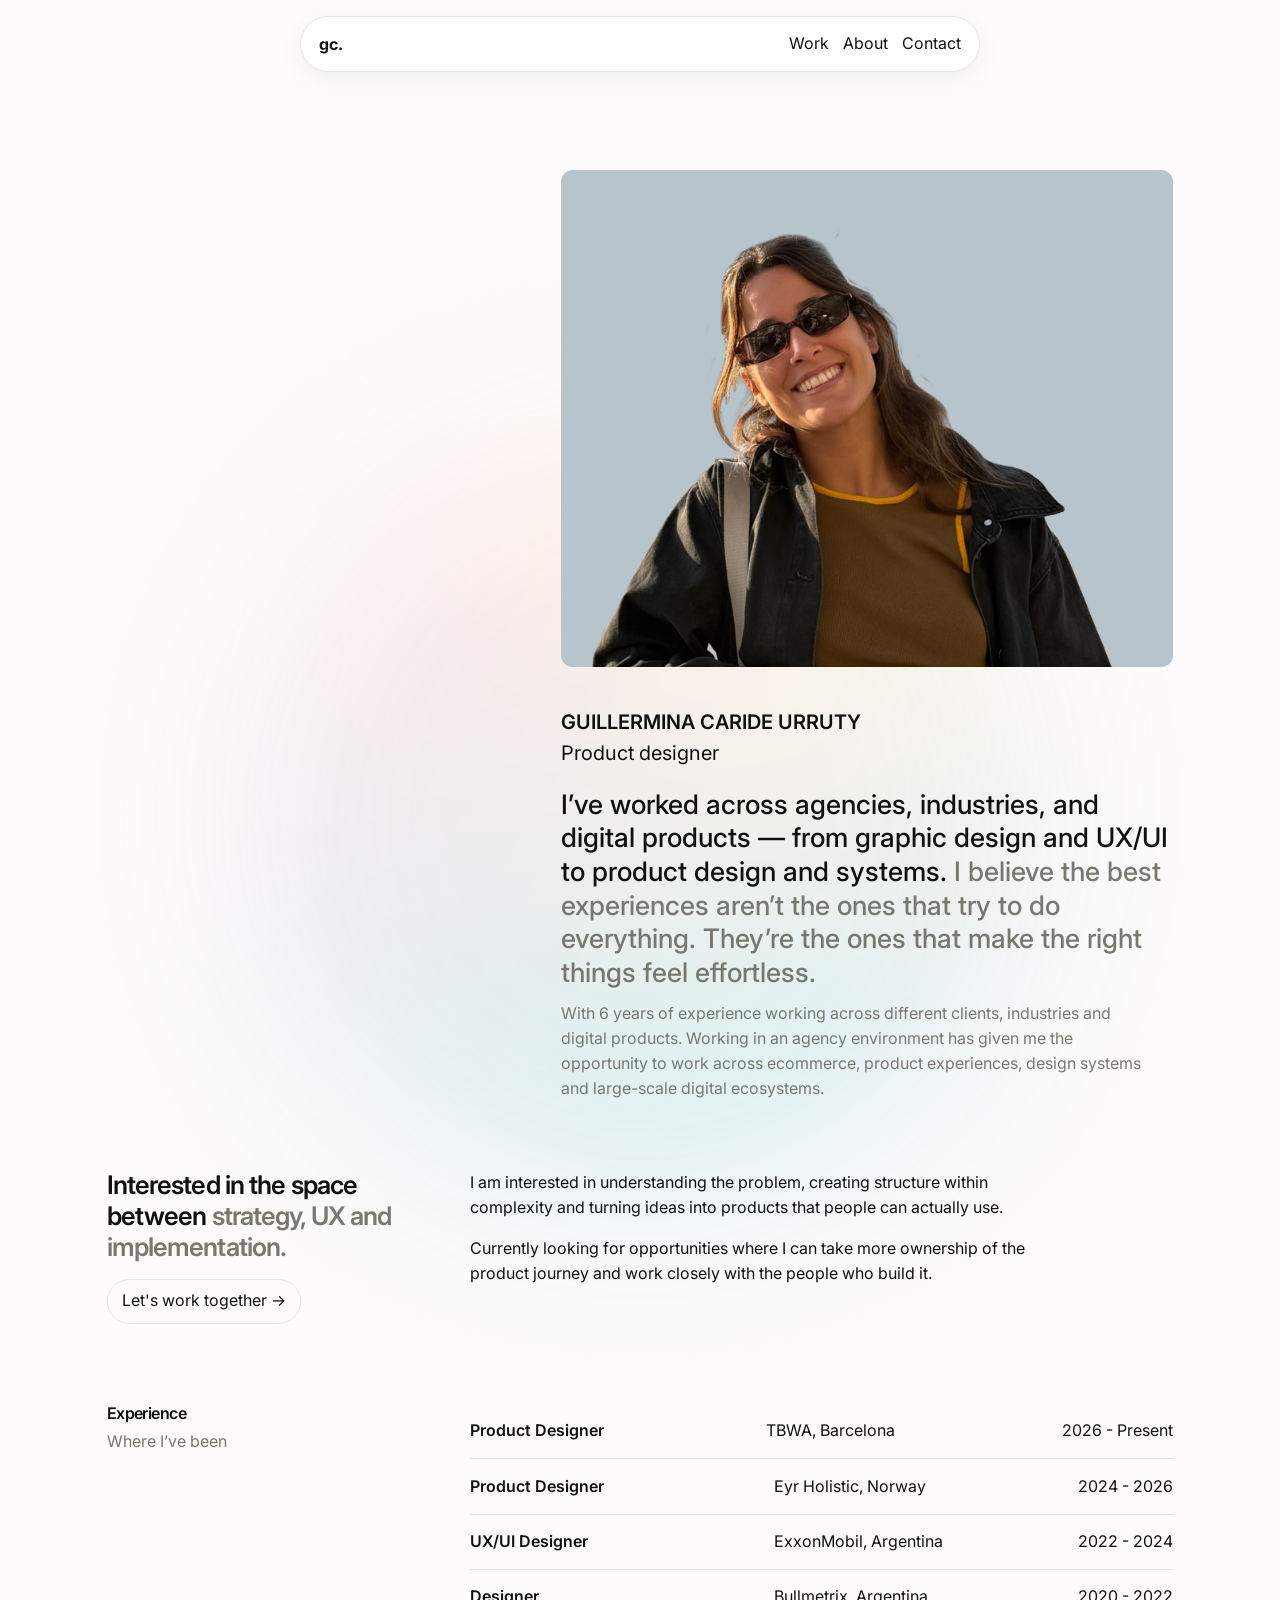
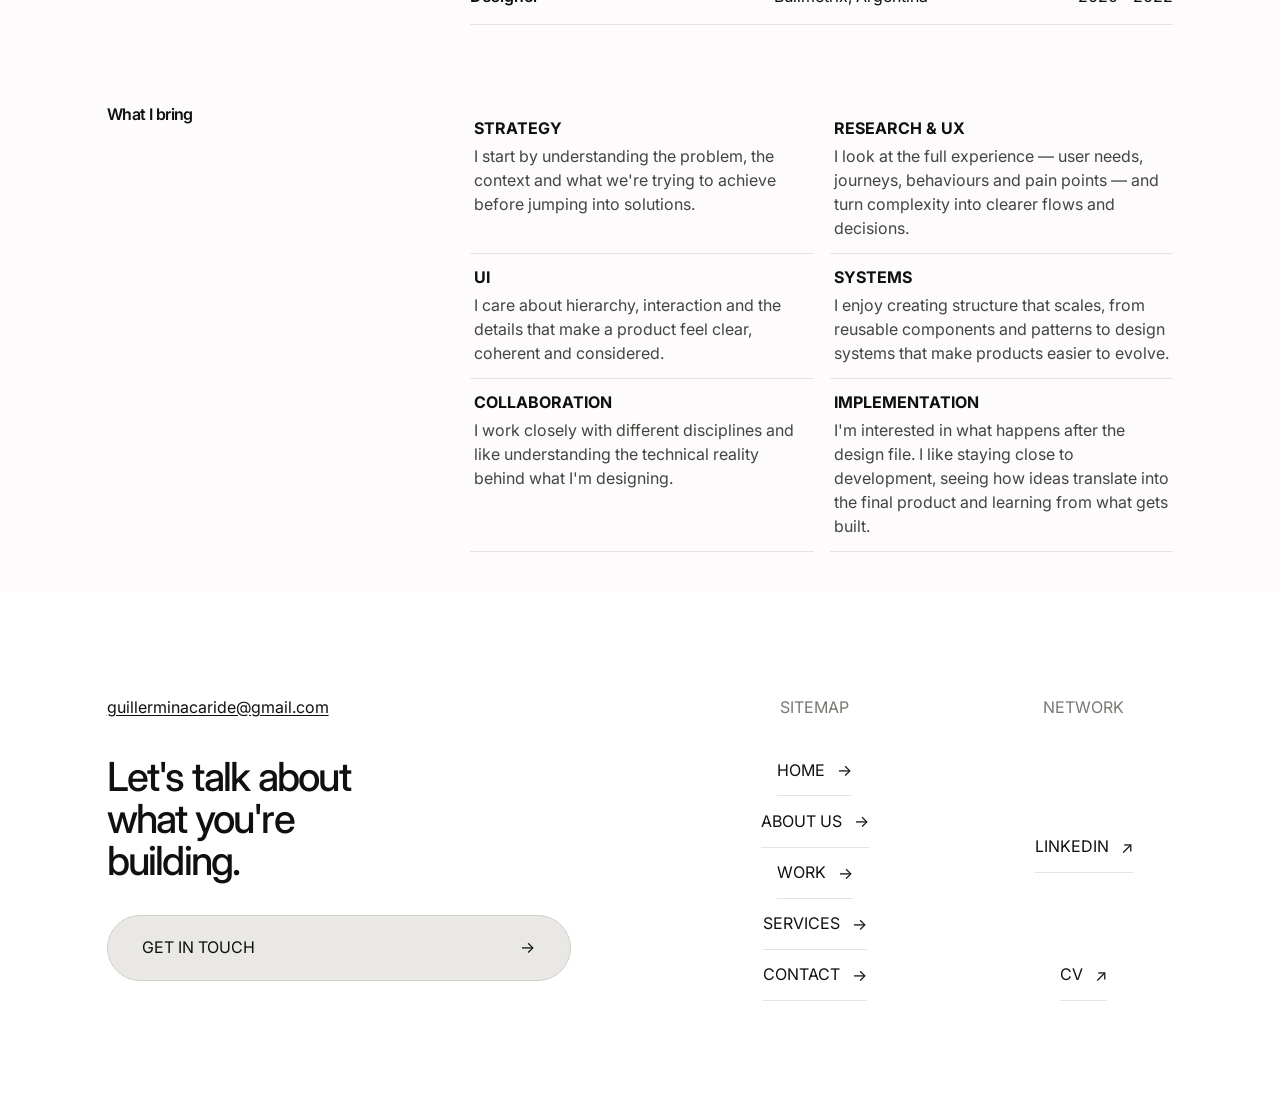
==== about.html @ 4e0a199b "Update shared portfolio footers" ====
<!DOCTYPE html>
<html lang="en">
<head>
<meta charset="UTF-8">
<meta name="viewport" content="width=device-width, initial-scale=1.0">
<title>About — Guille</title>
<link rel="preconnect" href="https://fonts.googleapis.com">
<link rel="preconnect" href="https://fonts.gstatic.com" crossorigin>
<link href="https://fonts.googleapis.com/css2?family=Inter:wght@300;400;500;600;700&family=Rethink+Sans:wght@400;500;600;700;800&display=swap" rel="stylesheet">
<style>
  :root{--bg:#0c0d0a;--bg-raised:#121309;--ink:#f2f1ea;--muted:#9a9a8e;--line:#232419;--accent:#c6ff4d;--display:'Rethink Sans',sans-serif;--sans:'Inter',sans-serif;--max:1180px;--article:780px;--gap:clamp(1.25rem,3vw,2.5rem)}
  *{box-sizing:border-box}html{scroll-behavior:smooth}body{margin:0;background:var(--bg);color:var(--ink);font:16px/1.6 var(--sans);-webkit-font-smoothing:antialiased}a{color:inherit;text-decoration:none}.wrap{max-width:var(--max);margin:0 auto;padding:0 var(--gap)}.article{max-width:var(--article);margin:0 auto;padding:0 var(--gap)}
  header{position:sticky;top:0;z-index:5;padding:1rem 0;background:rgba(12,13,10,.9);backdrop-filter:blur(10px);border-bottom:1px solid var(--line)}nav{display:flex;align-items:center;justify-content:space-between}.wordmark{font:700 1.15rem var(--display)}.navlinks{display:flex;gap:1.5rem;color:var(--muted);font-size:.88rem}.navlinks a:hover{color:var(--accent)}
  .hero{padding:clamp(4rem,9vw,8rem) 0 4rem;border-bottom:1px solid var(--line)}.eyebrow{margin:0 0 1rem;color:var(--accent);font-size:.92rem}.hero h1{max-width:12ch;margin:0 0 1.5rem;font:800 clamp(3rem,8vw,6rem)/.98 var(--display);letter-spacing:-.02em}.hero-intro{max-width:54ch;color:var(--muted);font-size:1.2rem}.hero-intro strong{color:var(--ink);font-weight:600}
  section{padding:4rem 0;border-bottom:1px solid var(--line)}section:last-of-type{border-bottom:0}.label{margin:0 0 1.5rem;font:700 clamp(1.5rem,3vw,2rem) var(--display)}.article p{margin:0 0 1.2rem;color:var(--muted);font-size:1.05rem}.article p strong{color:var(--ink)}
  .principle{margin:2rem 0 0;padding:1.5rem 0;border-top:1px solid var(--line);border-bottom:1px solid var(--line);font:800 clamp(1.5rem,4vw,2.6rem)/1.1 var(--display);color:var(--accent)}
  .trait-grid,.bring-grid{display:grid;grid-template-columns:repeat(2,1fr);gap:1rem}.trait,.bring-card{padding:1.3rem;border:1px solid var(--line);background:var(--bg-raised)}.trait strong,.bring-card strong{display:block;margin-bottom:.45rem;color:var(--ink);font:700 1rem var(--display)}.trait span,.bring-card p{color:var(--muted);font-size:.92rem}
  .recommendation{position:relative;margin-bottom:2rem;padding:2rem;border:1px solid var(--line);background:var(--bg-raised)}.recommendation:last-child{margin-bottom:0}.quote-mark{position:absolute;top:.5rem;right:1.3rem;color:var(--accent);font:800 4rem/.8 Georgia,serif}.recommendation blockquote{margin:0 0 1.5rem;padding:0 1.5rem 0 0;color:var(--muted);font-size:1rem;white-space:pre-line}.person{border-top:1px solid var(--line);padding-top:1rem}.person strong{display:block;font:700 1rem var(--display)}.person span{display:block;color:var(--muted);font-size:.88rem}.person a{display:inline-block;margin-top:.4rem;color:var(--accent);font-size:.85rem}.draft-note{margin:0 0 1rem;color:var(--accent);font-size:.8rem;letter-spacing:.04em;text-transform:uppercase}
  .closing{padding-bottom:1rem}.closing h2{max-width:18ch;margin:0 0 1.5rem;font:800 clamp(1.8rem,4vw,3rem)/1.05 var(--display)}.cta{display:inline-block;margin-top:1rem;border-bottom:1px solid var(--accent);padding-bottom:3px;color:var(--ink)}
  footer{margin-top:3rem;padding:3rem 0 2.4rem;border-top:1px solid var(--line)}.footer-row{display:flex;justify-content:space-between;flex-wrap:wrap;gap:1rem;color:var(--muted);font-size:.85rem}.footer-row a:hover{color:var(--ink)}
  @media(max-width:700px){.navlinks{gap:.8rem}.trait-grid,.bring-grid{grid-template-columns:1fr}.recommendation{padding:1.4rem}.recommendation blockquote{padding-right:0}}
  .about-hero{
    display:grid;
    grid-template-columns:minmax(0,1fr) minmax(20rem,.9fr);
    align-items:center;
    column-gap:clamp(2rem,6vw,6rem);
    row-gap:1.5rem;
    padding-top:clamp(5rem,10vw,8rem);
    padding-bottom:3rem;
    border-bottom:0;
  }
  .about-hero-copy{position:relative;z-index:2}
  .about-mark{display:block;width:3.4rem;height:3.4rem;margin:0 0 .5rem}
  .about-mark path{fill:url(#about-mark-gradient)}
  .about-hero h1{
    max-width:none;
    margin:0 0 1.5rem;
    color:#0f1110;
    font-size:clamp(3.5rem,6vw,5.7rem);
    letter-spacing:-.045em;
  }
  .about-hero .hero-intro{
    max-width:49ch;
    margin:0 0 1rem;
    color:#0f1110;
    font-size:clamp(.95rem,1.05vw,1.05rem);
    line-height:1.52;
  }
  .about-hero-visual{
    position:relative;
    min-height:clamp(29rem,43vw,39rem);
    overflow:hidden;
    isolation:isolate;
  }
  .about-visual-orbit{
    position:absolute;
    top:-13%;
    right:-36%;
    width:130%;
    height:114%;
    border:1px dashed rgb(15 17 16 / 38%);
    border-radius:50%;
    transform:rotate(-19deg);
  }
  .about-visual-orbit::after{
    position:absolute;
    inset:1rem;
    border:1px dashed rgb(15 17 16 / 30%);
    border-radius:50%;
    content:"";
  }
  .about-visual-ring{
    position:absolute;
    z-index:-1;
    right:-8%;
    bottom:1%;
    width:min(87%,31rem);
    aspect-ratio:1;
    border-radius:50%;
    background:conic-gradient(from 30deg,#48c6ef,#c887e7,#ed9bd4,#65c5ef,#48c6ef);
  }
  .about-visual-ring::after{
    position:absolute;
    inset:29%;
    border-radius:50%;
    background:#fdfbfb;
    content:"";
  }
  .about-portrait{
    position:absolute;
    z-index:1;
    right:2%;
    bottom:0;
    width:94%;
    height:96%;
    object-fit:contain;
    object-position:bottom center;
    border-radius:0;
  }
  .about-visual-bar{
    position:absolute;
    z-index:2;
    top:61%;
    left:0;
    width:112%;
    height:1.5rem;
    background:linear-gradient(90deg,#eca8df,#f28c61);
    animation:about-bar-float 9s ease-in-out infinite alternate;
  }
  .about-principle{
    grid-column:1/-1;
    margin:0;
    padding:1.2rem 0;
    border:0;
    color:transparent;
    background:linear-gradient(90deg,#eca8df,#f28c61);
    background-clip:text;
    -webkit-background-clip:text;
    text-align:center;
    font-size:clamp(1.35rem,3vw,2.4rem);
  }
  @keyframes about-bar-float{
    from{translate:-1% 0}
    to{translate:1% 0}
  }
  @media(max-width:700px){
    .about-hero{grid-template-columns:1fr;padding-top:5rem;row-gap:1rem}
    .about-hero h1{font-size:clamp(3.25rem,14vw,5rem)}
    .about-hero-visual{min-height:24rem;margin-top:.5rem}
    .about-visual-ring{right:0;width:min(82%,22rem)}
    .about-visual-bar{top:64%;height:1.1rem}
    .about-principle{padding:1rem 0;text-align:left}
  }
  .page-about main{padding-top:0}
  .about-hero.wrap{
    grid-template-columns:repeat(12,minmax(0,1fr));
    align-items:start;
    column-gap:var(--space-6);
    max-width:none;
    padding:clamp(8rem,12vw,11rem) var(--content-gutter) clamp(4rem,8vw,7rem);
  }
  .about-hero-copy{grid-column:1 / span 6}
  .about-mark,.about-visual-orbit,.about-visual-ring,.about-visual-bar,.about-principle{display:none}
  .about-hero h1{
    display:grid;
    max-width:none;
    margin:0 0 clamp(2.5rem,6vw,5rem);
    font-family:var(--font-body);
    font-size:clamp(3.5rem,6.5vw,6rem);
    font-weight:300;
    line-height:.95;
    letter-spacing:-.055em;
  }
  .about-hero h1 span:last-child{margin-left:1.15em}
  .about-hero .hero-intro{
    max-width:48ch;
    margin:0 0 1.3rem;
    font-size:clamp(.88rem,1vw,1rem);
    line-height:1.55;
  }
  .about-hero-visual{
    grid-column:9 / span 3;
    grid-row:1;
    min-height:0;
    margin-top:.5rem;
    aspect-ratio:1.05;
    border-radius:var(--radius-image);
    background:#b7c4cc;
  }
  .about-portrait{
    position:absolute;
    inset:0;
    width:100%;
    height:100%;
    object-fit:cover;
    object-position:center 20%;
    border-radius:inherit;
  }
  .about-sections{display:grid;grid-template-columns:repeat(12,minmax(0,1fr));column-gap:var(--space-6)}
  .about-sections>section{grid-column:1/-1;border-radius:0}
  .about-sections .about-bring-section{display:grid;grid-template-columns:repeat(12,minmax(0,1fr));column-gap:var(--space-6)}
  .about-bring-section>.label{grid-column:1 / span 3;align-self:start}
  .about-bring-section .bring-grid{grid-column:4 / -1;grid-template-columns:repeat(3,minmax(0,1fr));gap:.75rem}
  .bring-card{
    min-height:7.5rem;
    padding:1.1rem;
    border:0;
    border-radius:var(--radius-card);
    background:#e5e4e0;
  }
  .bring-card strong{font-family:var(--font-body);font-size:.78rem;font-weight:700}
  .bring-card p{margin:0;color:#444541;font-size:.78rem;line-height:1.5}
  .about-testimonials>.label{grid-column:1/-1}
  .about-testimonials .recommendation{
    display:grid;
    grid-template-columns:repeat(12,minmax(0,1fr));
    gap:var(--space-6);
    margin-bottom:.75rem;
    padding:1.25rem 0;
    border:1px solid var(--color-border);
    border-radius:var(--radius-image);
    background:transparent;
  }
  .about-testimonials .quote-mark{display:none}
  .about-testimonials .recommendation blockquote{grid-column:6/-1;grid-row:1;margin:0;padding:0;color:var(--color-text-primary);font-size:.88rem;line-height:1.55}
  .about-testimonials .person{grid-column:3 / span 3;grid-row:1;align-self:start;border:0;padding:0}
  .about-testimonials .person strong{font-family:var(--font-body);font-size:.8rem}
  .about-testimonials .person span,.about-testimonials .person a{font-size:.68rem}
  .about-testimonials .person a{color:var(--color-accent)}
  .about-sections .closing{display:block;padding-bottom:2rem}
  .closing h2{max-width:16ch;font-family:var(--font-body);font-weight:700;letter-spacing:-.04em}
  .closing p{max-width:58ch;color:var(--color-text-primary);font-size:.9rem;line-height:1.55}
  .closing .cta{border:1px solid currentColor;border-radius:var(--radius-pill);padding:.55rem .9rem;font-size:.75rem}
  .about-experience{display:grid;grid-template-columns:repeat(12,minmax(0,1fr));column-gap:var(--space-6)}
  .about-experience>.label{grid-column:1 / span 5;align-self:start}
  .experience-list{grid-column:6 / -1;margin:0}
  .experience-row{display:grid;grid-template-columns:minmax(0,1fr) minmax(0,1fr) auto;align-items:baseline;gap:.5rem 1rem;padding:.9rem 0;border-bottom:1px solid var(--color-border);font-size:.82rem}
  .experience-row dt{font-weight:600}
  .experience-row dd{margin:0;color:var(--color-text-secondary)}
  .experience-row .experience-date{white-space:nowrap;font-size:.74rem}
  @media(max-width:800px){
    .about-hero.wrap{grid-template-columns:repeat(6,minmax(0,1fr));padding-top:7rem}
    .about-hero-copy{grid-column:1/-1}
    .about-hero-visual{grid-column:2 / span 4;grid-row:auto;width:100%;max-width:24rem;margin:1rem auto 0}
    .about-experience>.label,.experience-list{grid-column:1 / -1}
    .about-bring-section>.label{grid-column:1/-1}
    .about-bring-section .bring-grid{grid-column:1/-1;grid-template-columns:repeat(3,minmax(0,1fr))}
    .about-testimonials .recommendation{grid-template-columns:repeat(6,minmax(0,1fr))}
    .about-testimonials .person{grid-column:1/-1;grid-row:1}
    .about-testimonials .recommendation blockquote{grid-column:1/-1;grid-row:2}
  }
  @media(max-width:560px){
    .about-hero h1{font-size:clamp(3.2rem,15vw,4.7rem)}
    .about-sections,.about-sections .about-bring-section{grid-template-columns:1fr}
    .about-experience{grid-template-columns:1fr}
    .about-bring-section .bring-grid{grid-template-columns:1fr}
    .about-sections>section,.about-bring-section>.label,.about-bring-section .bring-grid{grid-column:1}
    .about-testimonials .recommendation{grid-template-columns:1fr;padding:1rem}
    .about-testimonials .person,.about-testimonials .recommendation blockquote{grid-column:1}
  }
</style>
<link rel="stylesheet" href="styles/design-system.css">
</head>
<body>
<header class="site-header"><div class="wrap"><nav><a href="index.html#top" class="wordmark">gc.</a><div class="navlinks"><a href="work.html">Work</a><a href="about.html#about">About</a><a href="index.html#contact">Contact</a></div></nav></div></header>
<main>
  <section class="about-hero wrap" id="about">
    <div class="about-hero-visual">
      <img class="about-portrait" src="img/guille-about.png" alt="Guille smiling in sunglasses">
    </div>
    <div class="about-hero-copy">
      <p class="about-name">GUILLERMINA CARIDE URRUTY</p>
      <p class="about-role">Product designer</p>
      <p class="about-hero-lead"><span>I’ve worked across agencies, industries, and digital products — from graphic design and UX/UI to product design and systems.</span> <span>I believe the best experiences aren’t the ones that try to do everything. They’re the ones that make the right things feel effortless.</span></p>
      <p class="hero-intro">With 6 years of experience working across different clients, industries and digital products. Working in an agency environment has given me the opportunity to work across ecommerce, product experiences, design systems and large-scale digital ecosystems.</p>
    </div>
  </section>
  <div class="article about-sections">
    <section class="closing">
      <div class="closing-heading"><h2><span>Interested in the space between </span><span>strategy, UX and implementation.</span></h2><a href="mailto:guillerminacaride@gmail.com" class="cta">Let's work together →</a></div>
      <div class="closing-copy"><p>I am interested in understanding the problem, creating structure within complexity and turning ideas into products that people can actually use.</p><p>Currently looking for opportunities where I can take more ownership of the product journey and work closely with the people who build it.</p></div>
    </section>
      <section class="about-experience"><div class="experience-label"><h2 class="label">Experience</h2><p>Where I’ve been</p></div><dl class="experience-list"><div class="experience-row"><dt>Product Designer</dt><dd class="experience-company">TBWA, Barcelona</dd><dd class="experience-date">2026 - Present</dd></div><div class="experience-row"><dt>Product Designer</dt><dd class="experience-company">Eyr Holistic, Norway</dd><dd class="experience-date">2024 - 2026</dd></div><div class="experience-row"><dt>UX/UI Designer</dt><dd class="experience-company">ExxonMobil, Argentina</dd><dd class="experience-date">2022 - 2024</dd></div><div class="experience-row"><dt>Designer</dt><dd class="experience-company">Bullmetrix, Argentina</dd><dd class="experience-date">2020 - 2022</dd></div></dl></section>
    <section class="about-bring-section" id="what-i-bring"><h2 class="label">What I bring</h2><div class="bring-grid"><div class="bring-card"><strong>STRATEGY</strong><p>I start by understanding the problem, the context and what we're trying to achieve before jumping into solutions.</p></div><div class="bring-card"><strong>RESEARCH &amp; UX</strong><p>I look at the full experience — user needs, journeys, behaviours and pain points — and turn complexity into clearer flows and decisions.</p></div><div class="bring-card"><strong>UI</strong><p>I care about hierarchy, interaction and the details that make a product feel clear, coherent and considered.</p></div><div class="bring-card"><strong>SYSTEMS</strong><p>I enjoy creating structure that scales, from reusable components and patterns to design systems that make products easier to evolve.</p></div><div class="bring-card"><strong>COLLABORATION</strong><p>I work closely with different disciplines and like understanding the technical reality behind what I'm designing.</p></div><div class="bring-card"><strong>IMPLEMENTATION</strong><p>I'm interested in what happens after the design file. I like staying close to development, seeing how ideas translate into the final product and learning from what gets built.</p></div></div></section>
  </div>
</main>
<footer id="contact" class="site-footer reference-footer">
  <div class="wrap footer-layout">
    <div class="footer-contact">
      <a class="footer-email" href="mailto:guillerminacaride@gmail.com">guillerminacaride@gmail.com</a>
      <h2>Let's talk about<br>what you're<br>building.</h2>
      <a href="mailto:guillerminacaride@gmail.com" class="contact-cta footer-cta">Get in touch <span aria-hidden="true">→</span></a>
    </div>
    <div class="footer-link-columns">
      <nav class="footer-link-group" aria-label="Sitemap">
        <h3>Sitemap</h3>
        <a href="index.html#top">Home <span aria-hidden="true">→</span></a>
        <a href="about.html#about">About us <span aria-hidden="true">→</span></a>
        <a href="work.html">Work <span aria-hidden="true">→</span></a>
        <a href="index.html#services">Services <span aria-hidden="true">→</span></a>
        <a href="index.html#contact">Contact <span aria-hidden="true">→</span></a>
      </nav>
      <nav class="footer-link-group" aria-label="Network">
        <h3>Network</h3>
        <a href="https://linkedin.com/in/guillermina-caride-urruty">LinkedIn <span aria-hidden="true">↗</span></a>
        <a href="mailto:guillerminacaride@gmail.com?subject=CV%20request">CV <span aria-hidden="true">↗</span></a>
      </nav>
    </div>
  </div>
</footer>
<script src="site-chrome.js" defer></script>
</body>
</html>
---- styles/design-system.css ----
/*
 * Portfolio design system
 * Experimental palette supplied for the portfolio color exploration.
 */
:root {
  --color-background: #fdfbfb;
  --color-surface: #fdfbfb;
  --color-text-primary: #0f1110;
  --color-text-secondary: #0f1110;
  --color-border: #e5e4e0;
  --color-accent: #087f7b;
  --color-accent-muted: #237f83;
  --color-orange: #36a99b;
  --color-focus: #0f1110;
  --color-blue-tint: #0f1110;
  --color-baby-blue: #c6ebf7;
  --color-sky-blue: #deeeFE;
  --color-off-blue: #e8ebef;
  --color-dark-grey: #a3a3a3;
  --color-grey: #e5e4e0;

  --gradient-warm: linear-gradient(120deg, #5e9db2 0%, #36b3a2 52%, #168b85 100%);
  --gradient-sunset: linear-gradient(145deg, #6b9bb4 0%, #2ba99e 54%, #087f7b 100%);
  --gradient-accent: linear-gradient(120deg, #4a8eb0 0%, #28b0a2 55%, #087f7b 100%);
  --gradient-sky: radial-gradient(ellipse at 50% 15%, #c6ebf7 0%, #8db9d2 52%, #1e3d59 100%);
  --gradient-page: var(--color-background);
  --color-card-background: rgb(253 251 251 / 50%);

  --font-display: 'Inter', sans-serif;
  --font-body: 'Inter', sans-serif;

  --space-1: 0.25rem;
  --space-2: 0.5rem;
  --space-3: 0.75rem;
  --space-4: 1rem;
  --space-6: 1.5rem;
  --space-8: 2rem;
  --space-12: 3rem;
  --space-16: 4rem;
  --space-24: 6rem;

  --radius-card: 1rem;
  --radius-image: 0.75rem;
  --radius-pill: 999px;
  --border-default: 1px solid var(--color-border);
  --content-max: 1180px;
  --article-max: 780px;
  --content-gutter: clamp(1.5rem, 8.333vw, 7.5rem);
  --motion-standard: 250ms ease;

  /* Backwards-compatible aliases used by the existing pages. */
  --bg: var(--color-background);
  --bg-raised: var(--color-surface);
  --ink: var(--color-text-primary);
  --ink-muted: var(--color-text-secondary);
  --muted: var(--color-text-secondary);
  --line: var(--color-border);
  --accent: var(--color-accent);
  --accent-dim: var(--color-accent-muted);
  --serif-display: var(--font-display);
  --display: var(--font-display);
  --sans: var(--font-body);
  --max: var(--content-max);
  --max-article: var(--article-max);
  --article: var(--article-max);
  --gap: var(--content-gutter);
}

html {
  scroll-behavior: smooth;
}

body {
  background: var(--gradient-page);
  background-attachment: scroll;
  color: var(--color-text-primary);
  font-family: var(--font-body);
}

body[class*="page-"] main :is(p, blockquote, li):not(.eyebrow) {
  font-family: var(--font-body);
  font-size: 0.9rem;
  line-height: 1.55;
}

body[class*="page-"] main :is(p, blockquote, li):not(.eyebrow) strong {
  color: var(--color-text-primary);
  font-weight: 700;
}

body[class*="page-"] main h1:not(.home-hero-title) {
  font-family: var(--font-display);
  font-size: clamp(2.5rem, 5vw, 4.5rem);
  font-weight: 400;
  line-height: 1.02;
  letter-spacing: -0.05em;
}

body[class*="page-"] main h2 {
  font-family: var(--font-display);
  font-size: clamp(1.35rem, 2vw, 1.75rem);
  font-weight: 600;
  line-height: 1.15;
  letter-spacing: -0.035em;
}

body[class*="page-"] main h3 {
  font-family: var(--font-display);
  font-size: 1rem;
  font-weight: 600;
  line-height: 1.25;
  letter-spacing: -0.02em;
}

body[class*="page-"] main section:not(.home-hero):not(.about-hero):not(.work-intro),
body.page-work main > #lib-root > .category-block {
  padding-block: 30px;
  border-bottom: 1px solid var(--color-border);
  border-radius: 0;
}

body.page-about main > section.about-hero {
  padding-block: clamp(8rem, 12vw, 11rem) 30px;
  border-bottom: 0;
}

body.page-work main > section.work-intro {
  padding-block: clamp(3rem, 7vw, 6rem) 30px;
  border-bottom: 0;
}

body.page-index main > section.home-statement {
  border-block: 1px solid var(--color-border);
}

header {
  background-color: rgb(255 255 255 / 88%);
  border-bottom-color: var(--color-border);
}

a {
  color: inherit;
  text-decoration: none;
  transition: color var(--motion-standard);
}

img {
  max-width: 100%;
  display: block;
  border-radius: var(--radius-image);
}

::selection {
  background: var(--color-accent);
  color: #ffffff;
}

:focus-visible {
  outline: 2px solid var(--color-focus);
  outline-offset: 3px;
}

.wrap {
  max-width: none;
  margin-inline: auto;
  padding-inline: var(--content-gutter);
}

body > .site-header {
  position: fixed !important;
  inset: 0 0 auto;
  z-index: 100;
  padding: 0.9rem 0;
  background: transparent !important;
  border: 0 !important;
  backdrop-filter: none;
  transition: padding var(--motion-standard);
}

.site-header > .wrap {
  max-width: 920px;
  transition: max-width var(--motion-standard);
}

.site-header nav {
  display: flex;
  align-items: center;
  justify-content: space-between;
  gap: 1rem;
  padding: 0.9rem 1.1rem;
  border: 1px solid var(--color-border);
  border-radius: var(--radius-card);
  background: rgb(255 255 255 / 50%);
  -webkit-backdrop-filter: blur(18px) saturate(130%);
  backdrop-filter: blur(18px) saturate(130%);
  transition: padding var(--motion-standard), border-radius var(--motion-standard), box-shadow var(--motion-standard);
}

.site-header .wordmark {
  color: var(--color-text-primary);
  font-size: 1rem;
}

.site-header .navlinks {
  display: flex;
  align-items: center;
  gap: clamp(0.75rem, 2vw, 1.25rem);
  color: var(--color-text-secondary);
  font-size: 0.78rem;
}

.site-header .navlinks,
.site-header .wordmark {
  color: #0f1110;
}

.site-header .navlinks a {
  padding: 0.2rem 0;
  white-space: nowrap;
}

.site-header a {
  position: relative;
  z-index: 1;
  pointer-events: auto;
}

.site-header nav {
  position: relative;
  z-index: 1;
}

body[class*="page-"] main [id],
body[class*="page-"] footer[id] {
  scroll-margin-top: 5rem;
}

.site-header.scrolled {
  padding: 0.55rem 0;
}

.site-header.scrolled > .wrap {
  max-width: 300px;
}

.site-header.scrolled nav {
  padding: 0.65rem 0.8rem;
  border-radius: var(--radius-pill);
  box-shadow: 0 8px 28px rgb(15 17 16 / 10%);
}

.site-header.scrolled .wordmark {
  font-size: 0.9rem;
}

.site-header.scrolled .navlinks {
  gap: 0.75rem;
  font-size: 0.72rem;
}

.page-about main {
  padding-top: 1rem;
}

.page-work > .wrap.hero {
  padding-top: 7rem;
}

body > .site-footer {
  margin: 0;
  padding: clamp(3rem, 6vw, 5rem) 0 2rem;
  border: 0;
  border-radius: 0;
  background: #fdfbfb;
  color: #0f1110;
}

body > .site-footer.reference-footer {
  padding: clamp(5rem, 8vw, 9rem) 0;
  background: #fff;
}

.reference-footer .footer-layout {
  display: grid;
  width: min(2180px, calc(100% - var(--content-gutter) - var(--content-gutter)));
  padding-inline: 0;
  grid-template-columns: minmax(0, 1.15fr) minmax(0, 1fr);
  gap: clamp(3rem, 8vw, 10rem);
  align-items: start;
}

.reference-footer .footer-contact {
  display: flex;
  min-width: 0;
  align-items: flex-start;
  flex-direction: column;
}

.reference-footer .footer-email {
  margin-bottom: clamp(2rem, 2.8vw, 3.5rem);
  color: var(--color-text-primary);
  font-size: clamp(0.9rem, 1vw, 1.25rem);
  text-decoration: underline;
  text-underline-offset: 0.15em;
}

body[class*="page-"] .reference-footer .footer-contact h2 {
  max-width: 16ch;
  margin: 0 0 clamp(2rem, 2.6vw, 3rem);
  font-family: var(--font-body);
  font-size: clamp(2.5rem, 3.1vw, 4.8rem) !important;
  font-weight: 500;
  line-height: 1.05;
  letter-spacing: -0.045em;
}

.reference-footer .contact-cta.footer-cta {
  display: flex;
  width: min(100%, 29rem);
  min-height: 4.1rem;
  align-items: center;
  justify-content: space-between;
  border: 1px solid #d2d0ca;
  border-radius: var(--radius-pill);
  padding: 0.8rem clamp(1.5rem, 2.7vw, 2.7rem);
  background: #e9e8e5;
  color: var(--color-text-primary);
  font-size: clamp(1rem, 1.1vw, 1.4rem);
  letter-spacing: 0;
  text-transform: uppercase;
  white-space: nowrap;
}

.reference-footer .contact-cta.footer-cta svg {
  display: none;
}

.reference-footer .footer-link-columns {
  display: grid;
  grid-template-columns: repeat(2, minmax(0, 1fr));
  gap: clamp(2rem, 7vw, 10rem);
  padding-top: 0.15rem;
}

.reference-footer .footer-link-group {
  display: flex;
  min-width: 0;
  flex-direction: column;
}

.reference-footer .footer-link-group h3 {
  margin: 0 0 clamp(1.5rem, 2.2vw, 2.6rem);
  color: #777872;
  font-size: clamp(1rem, 1.25vw, 1.7rem);
  font-weight: 400;
  line-height: 1.25;
  text-transform: uppercase;
}

.reference-footer .footer-link-group a {
  display: flex;
  min-height: 3.2rem;
  align-items: center;
  justify-content: space-between;
  gap: 0.75rem;
  border-bottom: 1px solid var(--color-border);
  color: var(--color-text-primary);
  font-size: clamp(0.9rem, 1vw, 1.35rem);
  line-height: 1.2;
  text-transform: uppercase;
  transition: opacity var(--motion-standard);
}

.reference-footer .footer-link-group a:hover {
  opacity: 0.55;
}

.reference-footer .footer-link-group a span {
  flex: 0 0 auto;
  font-size: 1.25em;
  line-height: 1;
}

.site-footer .contact-head {
  display: flex;
  align-items: flex-end;
  justify-content: space-between;
  flex-wrap: wrap;
  gap: 1.5rem;
  margin: 0 0 2rem;
  padding: 0 0 2.5rem;
  border-bottom: 1px solid var(--color-border);
}

.site-footer .contact-head h2 {
  max-width: 10ch;
  margin: 0;
  font: 400 clamp(2rem, 3.4vw, 2.8rem)/1.05 var(--font-display);
  letter-spacing: -0.045em;
}

.site-footer .contact-cta {
  border: 0;
  border-radius: 0;
  padding: 0;
  color: var(--color-text-primary);
  font-size: 0.9rem;
  white-space: nowrap;
  display: inline-flex;
  align-items: center;
  gap: 0.45rem;
}

.site-footer .contact-cta svg {
  width: 0.95rem;
  height: 0.95rem;
  flex: 0 0 auto;
}

.site-footer .foot-bottom {
  display: flex;
  align-items: center;
  justify-content: space-between;
  flex-wrap: wrap;
  gap: 1rem;
  margin: 0;
  padding: 0;
  border: 0;
  color: var(--color-text-secondary);
  font-size: 0.85rem;
}

.site-footer .social {
  display: flex;
  gap: 1.4rem;
}

.site-footer a:hover {
  color: var(--color-accent);
}

@media (max-width: 600px) {
  .site-header > .wrap {
    padding-inline: 1rem;
  }

  .site-header nav {
    padding: 0.75rem 0.85rem;
  }

  .site-header.scrolled > .wrap {
    max-width: 280px;
  }

  .site-footer .contact-head {
    align-items: flex-start;
  }

  .site-footer .contact-cta {
    max-width: 100%;
    white-space: normal;
  }

}

@media (max-width: 760px) {
  body > .site-footer.reference-footer {
    padding-block: 4rem;
  }

  .reference-footer .contact-cta.footer-cta {
    box-sizing: border-box;
    width: calc(100vw - 2rem);
    max-width: none;
    flex: 0 0 auto;
    height: 60px;
    min-height: 60px;
    align-self: center;
    padding: 0.75rem 1.5rem;
  }

  .reference-footer .footer-layout {
    grid-template-columns: 1fr;
    gap: 3rem;
  }

  body[class*="page-"] .reference-footer .footer-contact h2 {
    font-size: clamp(2.5rem, 10vw, 3.5rem) !important;
  }

  .reference-footer .footer-link-columns {
    gap: 1.25rem;
  }

  .reference-footer .footer-link-group a {
    min-height: 2.8rem;
  }
}

body.page-about main > .about-hero {
  display: grid;
  grid-template-columns: repeat(12, minmax(0, 1fr));
  align-items: start;
  padding: clamp(5rem, 7vw, 6.5rem) var(--content-gutter) 2rem;
  border: 0;
}

body.page-about main > .about-hero .about-hero-visual {
  grid-column: 6 / -1;
  grid-row: 1;
  width: 100%;
  max-width: none;
  min-height: 0;
  margin: 0;
  aspect-ratio: 1.23;
  border-radius: var(--radius-image);
  background: #b7c4cc;
}

body.page-about main > .about-hero .about-hero-copy {
  grid-column: 6 / -1;
  grid-row: 2;
  width: 100%;
  margin-top: 1rem;
}

body.page-about main .about-name,
body.page-about main .about-role {
  margin: 0 !important;
  font-size: 0.68rem !important;
  line-height: 1.45;
}

body.page-about main .about-name {
  color: var(--color-text-primary) !important;
  font-weight: 600;
}

body.page-about main .about-role {
  color: #77786f !important;
}

body.page-about main .about-hero .about-hero-lead {
  max-width: 39ch;
  margin: 1.15rem 0 0.75rem !important;
  color: var(--color-text-primary) !important;
  font-size: clamp(1.25rem, 2.1vw, 2rem) !important;
  font-weight: 500;
  line-height: 1.25;
}

body.page-about main .about-hero .about-hero-lead span + span {
  color: #77786f;
}

body.page-about main .about-hero .hero-intro {
  max-width: 58ch;
  margin: 0 !important;
  color: #77786f !important;
  font-size: 0.78rem !important;
  line-height: 1.55;
}

body.page-about main .about-experience {
  display: grid;
  grid-template-columns: repeat(12, minmax(0, 1fr));
  column-gap: var(--space-6);
}

body.page-about main .about-experience .experience-label {
  grid-column: 1 / span 4;
}

body.page-about main .about-experience .experience-label .label {
  margin: 0 0 0.4rem;
  font-size: 16px !important;
}

body.page-about main .about-experience .experience-label p {
  margin: 0;
  color: #77786f !important;
  font-size: 16px !important;
}

body.page-about main .about-experience .experience-list {
  grid-column: 5 / -1;
  margin: 0;
}

body.page-about main .about-experience .experience-row,
body.page-about main .about-experience .experience-row :is(dt, dd) {
  font-size: 16px !important;
}

body.page-about main .about-experience .experience-row dt,
body.page-about main .about-experience .experience-row dd,
body.page-about main .about-experience .experience-row .experience-date {
  font-size: 16px !important;
}

body.page-about main .about-bring-section > .label {
  grid-column: 1 / span 4;
  font-size: 16px !important;
}

body.page-about main .about-bring-section .bring-grid {
  grid-column: 5 / -1;
  grid-template-columns: repeat(2, minmax(0, 1fr));
  gap: 0 1rem;
}

body.page-about main .about-bring-section .bring-card {
  min-height: 0;
  padding: 0.8rem 0.25rem;
  border: 0;
  border-bottom: 1px solid var(--color-border);
  border-radius: 0;
  background: transparent !important;
}

body.page-about main .about-bring-section .bring-card strong {
  margin-bottom: 0.4rem;
  font-size: 0.68rem;
}

body.page-about main .about-bring-section .bring-card p {
  font-size: 0.72rem !important;
  line-height: 1.5;
}

body.page-about main .about-sections .closing {
  display: grid;
  grid-template-columns: repeat(12, minmax(0, 1fr));
  column-gap: var(--space-6);
  padding-block: 30px;
}

body.page-about main .closing-heading {
  grid-column: 1 / span 4;
}

body.page-about main .closing-heading h2 {
  max-width: 18ch;
  margin: 0 0 1rem;
  font-size: clamp(1.15rem, 2vw, 1.65rem) !important;
  font-weight: 600;
  line-height: 1.2;
}

body.page-about main .closing-heading h2 span + span {
  color: #77786f;
}

body.page-about main .closing-copy {
  grid-column: 5 / -1;
}

body.page-about main .closing-copy p {
  max-width: 58ch;
  margin: 0 0 1rem !important;
  color: #77786f !important;
  font-size: 0.78rem !important;
  line-height: 1.55;
}

body.page-about main .closing .cta {
  display: inline-flex;
  align-items: center;
  width: fit-content;
  margin: 0;
  border: 1px solid var(--color-border);
  border-radius: var(--radius-pill);
  padding: 0.55rem 0.9rem;
  color: var(--color-text-primary);
  font-size: 0.68rem !important;
}

body.page-about main .about-testimonials {
  display: none;
}

@media (max-width: 800px) {
  body.page-about main > .about-hero {
    grid-template-columns: repeat(6, minmax(0, 1fr));
  }

  body.page-about main > .about-hero .about-hero-visual,
  body.page-about main > .about-hero .about-hero-copy {
    grid-column: 2 / -1;
  }

  body.page-about main .about-experience .experience-label,
  body.page-about main .about-experience .experience-list,
  body.page-about main .about-bring-section > .label,
  body.page-about main .about-bring-section .bring-grid {
    grid-column: 1 / -1;
  }

  body.page-about main .about-bring-section .bring-grid {
    grid-template-columns: repeat(2, minmax(0, 1fr));
  }

  body.page-about main .closing-heading,
  body.page-about main .closing-copy {
    grid-column: 1 / -1;
  }
}

@media (max-width: 560px) {
  body.page-about main > .about-hero {
    grid-template-columns: 1fr;
  }

  body.page-about main > .about-hero .about-hero-visual,
  body.page-about main > .about-hero .about-hero-copy {
    grid-column: 1;
  }

  body.page-about main > .about-hero .about-hero-visual {
    aspect-ratio: 1.15;
  }

  body.page-about main .about-bring-section .bring-grid {
    grid-template-columns: 1fr;
  }

  body.page-about main .about-experience .experience-row {
    grid-template-columns: minmax(0, 1fr) auto;
  }

  body.page-about main .about-experience .experience-row dt,
  body.page-about main .about-experience .experience-row .experience-company {
    grid-column: 1;
  }

  body.page-about main .about-experience .experience-row .experience-date {
    grid-column: 2;
    grid-row: 1 / span 2;
  }
}

.article {
  max-width: none;
  margin-inline: auto;
  padding-inline: var(--content-gutter);
}



header {
  border-bottom-color: var(--color-border);
}

.wordmark,
h1,
h2,
h3,
h4,
.label,
.metric,
.step-num,
.flow {
  font-family: var(--font-display);
}

.navlinks a:hover,
.back-link:hover,
.external-link:hover,
.project-link:hover {
  color: var(--color-accent);
}

body > .site-header > .wrap {
  width: min(720px, calc(100% - 3rem));
  max-width: 720px;
  padding-inline: 0;
}

body > .site-header nav {
  border-color: #72c9bd;
  border-radius: 0.8rem;
}

body > .site-header.scrolled > .wrap {
  max-width: 380px;
}

body.page-index main.home-main {
  position: relative;
  isolation: isolate;
  overflow: clip;
}

body.page-index main.home-main::before {
  position: absolute;
  z-index: -1;
  top: 28rem;
  left: 50%;
  width: min(88vw, 1040px);
  aspect-ratio: 1;
  background: url("../img/shade-bg.png") center / contain no-repeat;
  content: "";
  opacity: 0.48;
  pointer-events: none;
  transform: translate3d(-50%, var(--shade-scroll-offset, 0px), 0);
  will-change: transform;
}

body.page-index .home-hero-title {
  display: block;
  width: min(calc(100% - clamp(0rem, 21vw, 18rem)), 48rem);
  margin-left: clamp(0rem, 21vw, 18rem);
  font-size: clamp(2.5rem, 6.4vw, 4rem);
  font-weight: 300;
  line-height: 1.1;
  letter-spacing: -0.045em;
  text-transform: none;
}

body.page-index .home-hero-title strong {
  font-weight: 700;
}

body.page-index .home-hero-intro {
  width: min(calc(100% - clamp(0rem, 21vw, 18rem)), 22rem);
  margin: 1.3rem 0 0 clamp(0rem, 21vw, 18rem);
  color: #0f1110;
  font-size: 0.875rem !important;
  line-height: 1.5;
  animation: home-copy-in 800ms cubic-bezier(.22, 1, .36, 1) 180ms both;
}

body.page-index .home-hero-intro strong {
  color: #0f1110;
  font-weight: 700;
}

@keyframes home-copy-in {
  from { opacity: 0; transform: translateY(0.5rem); }
  to { opacity: 1; transform: translateY(0); }
}

body.page-index .home-about-copy {
  display: flex;
  flex-direction: column;
}

body.page-index .home-about-facts {
  order: -1;
  margin: 0 0 1rem;
}

body.page-index .home-statement p span {
  text-transform: none;
}

body.page-index .home-statement p span:first-child,
body.page-index .home-statement p span:last-child {
  font-style: italic;
}

body.page-index main section.home-statement p {
  text-transform: none;
}

body.page-index .home-tools-grid {
  grid-template-columns: repeat(3, minmax(0, 1fr));
}

body.page-index .home-tool {
  min-height: clamp(8rem, 14.5vw, 14rem);
  padding: 1rem;
}

body.page-index .home-tool img {
  width: min(100%, 220px);
  height: 56px;
  object-fit: contain;
  border-radius: 0;
}

body.page-index .home-tool--wordmark {
  display: flex;
  align-items: center;
  justify-content: center;
  gap: 0.5rem;
  font-size: clamp(1rem, 2vw, 1.65rem);
  font-weight: 600;
  letter-spacing: -0.05em;
}

body.page-index .microsoft-mark {
  display: grid;
  width: 1.15em;
  height: 1.15em;
  flex: 0 0 auto;
  grid-template-columns: repeat(2, 1fr);
  gap: 0.12em;
}

body.page-index .microsoft-mark span {
  background: currentColor;
}

body.page-index footer.home-footer .home-footer-layout,
body.page-about footer.home-footer .home-footer-layout {
  display: grid;
  width: 100%;
  grid-template-columns: minmax(0, 1fr) minmax(15rem, 1fr);
  gap: 2rem 5vw;
  align-items: start;
}

body.page-index footer.home-footer .home-footer-layout .contact-head,
body.page-about footer.home-footer .home-footer-layout .contact-head {
  display: flex;
  align-items: flex-start;
  flex-direction: column;
  gap: 1.5rem;
  margin: 0;
  padding: 0;
  border: 0;
}

body.page-index footer.home-footer .home-footer-layout .contact-head h2,
body.page-about footer.home-footer .home-footer-layout .contact-head h2 {
  max-width: 12ch;
  font-family: var(--font-body);
  font-size: clamp(2rem, 3vw, 2.5rem);
  font-weight: 400;
  line-height: 1;
  letter-spacing: -0.04em;
  text-transform: none;
}

body.page-index footer.home-footer .home-footer-layout .contact-cta,
body.page-about footer.home-footer .home-footer-layout .contact-cta {
  display: inline-flex;
  align-items: center;
  gap: 0.75rem;
  border: 1px solid var(--color-border);
  border-radius: var(--radius-pill);
  padding: 1rem 1.5rem;
  background: #e9e8e5;
  color: var(--color-text-primary);
  font-size: 0.72rem;
  letter-spacing: 0.04em;
  text-transform: uppercase;
}

body.page-index footer.home-footer .home-footer-layout .contact-cta svg,
body.page-about footer.home-footer .home-footer-layout .contact-cta svg {
  display: none;
}

body.page-index .home-footer-links,
body.page-about .home-footer-links {
  display: grid;
  grid-template-columns: repeat(2, minmax(0, 1fr));
  gap: 2rem;
  padding-top: 0.25rem;
}

body.page-index .home-footer-links h3,
body.page-about .home-footer-links h3 {
  margin: 0 0 1.1rem;
  color: #6b6b67;
  font-size: 0.7rem;
  font-weight: 500;
  letter-spacing: 0.06em;
  text-transform: uppercase;
}

body.page-index .home-footer-links ul,
body.page-about .home-footer-links ul {
  display: grid;
  gap: 0.8rem;
  margin: 0;
  padding: 0;
  list-style: none;
}

body.page-index .home-footer-links a,
body.page-about .home-footer-links a {
  color: var(--color-text-primary);
  font-size: 0.72rem;
  text-transform: uppercase;
}

body.page-index footer.home-footer .foot-bottom,
body.page-about footer.home-footer .foot-bottom {
  display: none;
}

body.page-about .about-hero h1 {
  display: flex;
  align-items: flex-end;
  gap: clamp(1.5rem, 2vw, 2rem);
  margin-bottom: clamp(2.5rem, 5vw, 4rem);
  font-size: clamp(3.5rem, 5.2vw, 4.5rem);
  font-weight: 400;
  line-height: 0.92;
  letter-spacing: -0.055em;
}

body.page-about .about-hero h1 span:first-child {
  position: relative;
  font-weight: 300;
}

body.page-about .about-hero h1 span:first-child::after {
  position: absolute;
  right: calc(-1 * clamp(1.5rem, 2vw, 2rem));
  bottom: 0.06em;
  width: clamp(3.5rem, 6vw, 5.5rem);
  height: 2px;
  background: var(--color-text-primary);
  content: "";
}

body.page-about .about-hero h1 span:last-child {
  margin-left: 0;
  font-weight: 700;
}

body.page-about .about-hero .hero-intro {
  max-width: 49ch;
  font-size: 0.86rem;
  line-height: 1.5;
}

body.page-about .about-bring-section > .label {
  grid-column: 1 / span 5;
}

body.page-about .about-bring-section .bring-grid {
  grid-column: 6 / -1;
  grid-template-columns: repeat(2, minmax(0, 1fr));
  gap: 0.65rem;
}

body.page-about .bring-card {
  min-height: 7.2rem;
  padding: 0.9rem;
  border: 0;
  border-radius: 0.75rem;
  background: rgb(245 193 109 / 45%);
}

body.page-about .bring-card strong {
  margin-bottom: 0.35rem;
  font-size: 0.68rem;
}

body.page-about .bring-card p {
  font-size: 0.72rem;
  line-height: 1.45;
}

body.page-about .about-testimonials .recommendation {
  grid-template-columns: repeat(12, minmax(0, 1fr));
  margin-bottom: 0;
  padding: 1rem 0;
  border: 0;
  border-radius: 0;
}

body.page-about .about-testimonials .person {
  grid-column: 1 / span 5;
}

body.page-about .about-testimonials .recommendation blockquote {
  grid-column: 6 / -1;
  color: #0f1110 !important;
  font-size: 1rem !important;
  line-height: 1.55;
}

body.page-about .about-testimonials .person strong {
  color: #0f1110;
  font-size: 1rem;
}

body.page-about .about-testimonials .person span,
body.page-about .about-testimonials .person a {
  color: #0f1110;
  font-size: 1rem;
}

body.page-index main .home-services .home-side-label p {
  color: var(--color-text-secondary) !important;
  font-size: 0.8rem !important;
}

body.page-index main.home-main .home-about-copy > p {
  color: var(--color-text-primary) !important;
  font-size: 1rem !important;
  line-height: 1.6;
}

body.page-index main.home-main .home-service h3 {
  font-size: 0.92rem;
}

body.page-index main.home-main .home-service p {
  color: var(--color-text-secondary) !important;
  font-size: 0.82rem !important;
}

body.page-index main.home-main .home-testimonial blockquote {
  color: var(--color-text-primary) !important;
  font-size: clamp(1rem, 1.4vw, 1.2rem) !important;
}

@media (max-width: 800px) {
  body.page-index main.home-main::before {
    top: 30rem;
    width: min(110vw, 820px);
  }

  body.page-index .home-tools-grid {
    grid-template-columns: repeat(3, minmax(0, 1fr));
  }

  body.page-about .about-bring-section > .label {
    grid-column: 1 / -1;
  }

  body.page-about .about-bring-section .bring-grid {
    grid-column: 1 / -1;
    grid-template-columns: repeat(2, minmax(0, 1fr));
  }

  body.page-about .about-testimonials .person {
    grid-column: 1 / span 2;
  }

  body.page-about .about-testimonials .recommendation blockquote {
    grid-column: 4 / -1;
    grid-row: 1;
  }
}

@media (max-width: 600px) {
  body > .site-header > .wrap {
    width: calc(100% - 2rem);
  }

  body > .site-header.scrolled > .wrap {
    max-width: 380px;
  }

  body.page-index .home-tools-grid {
    grid-template-columns: repeat(2, minmax(0, 1fr));
  }

  body.page-index .home-tool {
    min-height: 5.5rem;
    padding: 0.75rem;
  }

  body.page-index .home-tool img {
    height: 56px;
  }

  body.page-index footer.home-footer .home-footer-layout,
  body.page-about footer.home-footer .home-footer-layout {
    grid-template-columns: 1fr;
    gap: 2.5rem;
  }

  body.page-index .home-footer-links,
  body.page-about .home-footer-links {
    max-width: 24rem;
    gap: 1.5rem;
  }

  body.page-about .about-hero h1 {
    gap: 1.4rem;
    font-size: clamp(3rem, 14vw, 4.25rem);
  }

  body.page-about .about-hero h1 span:first-child::after {
    right: -1.4rem;
  }

  body.page-about .about-hero-visual {
    grid-column: 2 / span 4;
  }

  body.page-about .about-bring-section .bring-grid {
    grid-template-columns: 1fr;
  }

  body.page-about .about-testimonials .recommendation {
    grid-template-columns: 1fr;
    gap: 0.75rem;
  }

  body.page-about .about-testimonials .person,
  body.page-about .about-testimonials .recommendation blockquote {
    grid-column: 1;
    grid-row: auto;
  }
}

@media (prefers-reduced-motion: reduce) {
  body[class*="page-"]::before { animation: none; }
}

.tag,
.status {
  border-radius: var(--radius-pill);
}

.external-link,
.lib-card,
.persona-card,
.project,
.recommendation,
.impact-card,
.bring-card,
.trait,
.note,
.bm-card,
.insight-card {
  border-color: var(--color-border);
  background: var(--color-card-background);
}

.hero-visual,
.project-visual,
.lib-card-image {
  background-color: var(--color-card-background);
}

.project,
.hero,
header,
section,
footer,
.foot-bottom,
.principle,
.person,
.meta-grid,
.category-block,
.focus-list li,
.lib-card,
.persona-card,
.recommendation,
.impact-card,
.bring-card,
.trait,
.note,
.bm-card,
.insight-card {
  border-radius: var(--radius-card);
}

.project-visual,
.hero-visual,
.lib-card-image {
  border-radius: var(--radius-card);
  overflow: hidden;
}

.external-link,
.project-link,
.contact-cta,
.cta,
.lib-card .goto {
  transition: color var(--motion-standard), border-color var(--motion-standard);
}

.button,
button,
[role="button"],
.project-link,
.contact-cta,
.cta,
.lib-card .goto {
  border: 1px solid currentColor;
  border-radius: var(--radius-pill);
  padding: 0.55rem 0.9rem;
}

.button,
button,
[role="button"] {
  cursor: pointer;
}

@media (prefers-reduced-motion: reduce) {
  html {
    scroll-behavior: auto;
  }

  *,
  *::before,
  *::after {
    animation-duration: 0.01ms !important;
    animation-iteration-count: 1 !important;
    transition-duration: 0.01ms !important;
  }
}

@media (max-width: 700px) {
  .wrap,
  .article {
    padding-inline: var(--content-gutter);
  }
}

body[class*="page-"] {
  position: relative;
  isolation: isolate;
}

body[class*="page-"]::before {
  position: fixed;
  z-index: 0;
  top: clamp(8rem, 24vh, 20rem);
  left: 50%;
  width: min(100vw, 1200px);
  aspect-ratio: 1;
  background: url("../shade-bg.png") center / contain no-repeat;
  content: "";
  opacity: 0.34;
  pointer-events: none;
  transform: translate3d(-50%, var(--shade-scroll-offset, 0px), 0);
  animation: shade-drift 18s ease-in-out infinite alternate;
  will-change: transform, margin;
}

body[class*="page-"] > :is(main, footer) {
  position: relative;
  z-index: 1;
}

body[class*="page-"] > .site-header {
  position: fixed;
  z-index: 100;
}

@keyframes shade-drift {
  from { margin: 0 0 0 -1.5%; }
  to { margin: 1.5rem 0 0 1.5%; }
}

body.page-index main.home-main::before {
  content: none;
}

body[class*="page-"] main :is(p, blockquote, li):not(.eyebrow) {
  color: #0f1110 !important;
  font-size: 1.25rem !important;
  line-height: 1.55;
}

body.page-index main p.home-hero-intro {
  font-size: 0.875rem !important;
}

body[class*="page-"] main :is(p, blockquote, li):not(.eyebrow) strong {
  color: #0f1110;
}

body.page-index main section.home-statement p {
  font-size: clamp(2.2rem, 5vw, 5rem) !important;
}

body[class*="page-"] main section:not(.home-hero):not(.about-hero):not(.work-intro) {
  padding-block: 40px;
  border-block: 0;
}

body[class*="page-"] main .section-head {
  border-bottom: 0;
}

body[class*="page-"] main .hero:not(.home-hero):not(.about-hero):not(.work-intro) {
  padding-bottom: 40px;
  border-bottom: 0;
}

body.page-index main > .home-hero {
  min-height: clamp(20rem, 33svh, 36rem);
  padding-top: clamp(7rem, 15vh, 10rem);
  padding-bottom: 40px;
}

body > .site-header nav {
  border: 0;
}

body > .site-header {
  padding-top: 1rem;
}

body > .site-header > .wrap {
  width: min(680px, calc(100% - 2rem));
  max-width: 680px;
  transition: width var(--motion-standard), max-width var(--motion-standard);
}

body > .site-header.scrolled > .wrap {
  width: min(320px, calc(100% - 2rem));
  max-width: 320px;
}

body > .site-header nav {
  justify-content: space-between;
  gap: 0.75rem;
  padding: 0.7rem 1.1rem;
  border: 1px solid var(--color-border);
  border-radius: var(--radius-pill);
  background: rgb(255 255 255 / 62%);
  box-shadow: 0 6px 24px rgb(15 17 16 / 6%);
  -webkit-backdrop-filter: blur(18px) saturate(130%);
  backdrop-filter: blur(18px) saturate(130%);
  transition: padding var(--motion-standard), box-shadow var(--motion-standard), background-color var(--motion-standard);
}

body > .site-header .wordmark {
  font-size: 1rem;
}

body > .site-header .navlinks {
  gap: 0.9rem;
  font-size: 1rem;
}

@media (min-width: 761px) {
  body > .site-header.scrolled > .wrap {
    width: min(320px, calc(100% - 2rem));
    max-width: 320px;
  }
}

@media (min-width: 761px) {
  body.page-index > .site-header.scrolled > .wrap {
    width: min(320px, calc(100% - 2rem));
    max-width: 320px;
  }
}

body.page-about main > .about-hero {
  padding-bottom: 40px;
  border-bottom: 0;
}

body.page-work main > .work-intro {
  padding-bottom: 40px;
  border-bottom: 0;
}

body.page-work main > #lib-root > .category-block {
  padding-block: 40px;
  border-bottom: 0;
}

@media (min-width: 761px) {
  body > .site-header.scrolled {
    padding: 1rem 0;
  }

  body > .site-header.scrolled > .wrap,
  body.page-index > .site-header.scrolled > .wrap {
    width: min(320px, calc(100% - 2rem));
    max-width: 320px;
  }

  body > .site-header.scrolled nav {
    min-height: 0;
    padding: 0.7rem 1.1rem;
    border: 1px solid var(--color-border);
    border-radius: var(--radius-pill);
    background: rgb(255 255 255 / 62%);
    box-shadow: 0 6px 24px rgb(15 17 16 / 6%);
  }

  body > .site-header.scrolled .wordmark {
    font-size: 1rem;
  }

  body > .site-header.scrolled .navlinks {
    gap: 0.9rem;
    font-size: 1rem;
  }
}

@media (max-width: 600px) {
  body > .site-header > .wrap {
    width: calc(100% - 2rem);
    max-width: calc(100% - 1rem);
  }

  body > .site-header.scrolled > .wrap { width: min(360px, calc(100% - 2rem)); }
}

body.page-about main .about-hero .hero-intro {
  color: #77786f !important;
  font-size: 1rem !important;
  line-height: 1.55;
}

body.page-about main .about-hero h1 {
  font-family: var(--font-body);
  font-size: clamp(3rem, 5.2vw, 4.5rem) !important;
}

body.page-about main .about-sections :is(p, blockquote, li):not(.eyebrow) {
  font-size: 0.9rem !important;
  line-height: 1.55;
}

body.page-about main .about-sections .experience-row dd,
body.page-about main .about-sections .experience-row dt {
  font-size: 0.82rem !important;
}

body.page-about main .about-bring-section .bring-card p {
  color: #444541 !important;
  font-size: 0.78rem !important;
  line-height: 1.5;
}

body.page-about main .about-testimonials .recommendation blockquote {
  color: var(--color-text-primary) !important;
  font-size: 0.88rem !important;
  line-height: 1.55;
}

body.page-about :is(.closing .cta, .site-footer .contact-cta),
body.page-index main .home-pill-link {
  transition: color var(--motion-standard), background-color var(--motion-standard), backdrop-filter var(--motion-standard), box-shadow var(--motion-standard), transform var(--motion-standard);
}

body.page-about :is(.closing .cta, .site-footer .contact-cta):hover,
body.page-index main .home-pill-link:hover {
  color: var(--color-text-primary) !important;
  background: rgb(253 251 251 / 58%);
  -webkit-backdrop-filter: blur(16px) saturate(140%);
  backdrop-filter: blur(16px) saturate(140%);
  box-shadow: 0 8px 28px rgb(15 17 16 / 10%);
  transform: translateY(-1px);
}

body.page-about .bring-card {
  background: rgb(245 193 109 / 45%);
}

body.page-work .lib-card-info {
  display: none;
}

body.page-work .lib-card-image::after {
  inset: 0;
  opacity: 0;
  transition: opacity 300ms ease;
}

body.page-work .project-hover-info {
  position: absolute;
  z-index: 1;
  right: 2.8rem;
  bottom: 0.9rem;
  left: 0.9rem;
  display: grid;
  gap: 0.25rem;
  color: var(--hero-title-ink, #fff);
  opacity: 0;
  transform: translateY(0.4rem);
  transition: opacity 250ms ease, transform 250ms ease;
}

body.page-work .project-hover-info .project-title {
  position: static;
  color: inherit;
  font-size: 1rem;
  font-weight: 600;
  letter-spacing: -0.02em;
  text-transform: none;
}

body.page-work .project-category {
  font-size: 0.78rem;
  letter-spacing: 0.02em;
}

body.page-work .lib-card-image .project-arrow {
  opacity: 0;
  transition: transform 250ms ease, opacity 250ms ease;
}

body.page-work .lib-card:hover .lib-card-image::after,
body.page-work .lib-card:focus-visible .lib-card-image::after {
  opacity: 0.85;
}

body.page-work .lib-card:hover .project-hover-info,
body.page-work .lib-card:focus-visible .project-hover-info,
body.page-work .lib-card:hover .lib-card-image .project-arrow,
body.page-work .lib-card:focus-visible .lib-card-image .project-arrow {
  opacity: 1;
  transform: translateY(0);
}

@media (hover: none) {
  body.page-work .lib-card-image::after { opacity: 0.85; }
  body.page-work .project-hover-info,
  body.page-work .lib-card-image .project-arrow { opacity: 1; transform: none; }
}

@media (max-width: 600px) {
  body.page-index .home-hero-title,
  body.page-index .home-hero-intro {
    margin-left: 0;
  }

  body.page-index .home-hero-title {
    font-size: clamp(2.5rem, 10vw, 3.4rem);
  }

  body.page-index main section.home-statement p {
    font-size: clamp(2rem, 6.5vw, 3.1rem) !important;
  }
}

@media (max-width: 480px) {
  body.page-index .home-hero-title { font-size: clamp(2.3rem, 10vw, 2.8rem); }
  body.page-index main section.home-statement p {
    font-size: clamp(1.4rem, 7.2vw, 1.8rem) !important;
  }
}

@media (prefers-reduced-motion: reduce) {
  body[class*="page-"]::before { animation: none; }
  body.page-index .home-hero-intro { animation: none; }
}


body.page-index main.home-main > .home-hero {
  min-height: clamp(24rem, 44svh, 36rem);
  padding: 7rem var(--content-gutter) 3rem;
}

body.page-index main.home-main .home-hero-title {
  width: min(100%, 58rem);
  margin: 0 auto;
  font-size: clamp(1.35rem, 2.7vw, 2rem);
  font-weight: 500;
  line-height: 1.25;
  letter-spacing: 0;
  text-align: center;
}

body.page-index main.home-main .home-hero-intro {
  width: auto;
  max-width: 38ch;
  margin: 0.15rem auto 0;
  color: #77786f !important;
  font-size: clamp(1.2rem, 2vw, 1.55rem) !important;
  line-height: 1.35;
  text-align: center;
}

body.page-index main.home-main .home-about-copy .home-about-lead {
  color: var(--color-text-primary) !important;
  font-size: clamp(1.05rem, 1.55vw, 1.3rem) !important;
  font-weight: 600;
  line-height: 1.3;
}

body.page-index main.home-main .home-about-copy .home-about-detail {
  margin-top: 0.75rem;
  color: #77786f !important;
  font-size: 0.78rem !important;
}

body.page-index main.home-main .home-testimonial-quote p {
  color: var(--color-text-secondary) !important;
  font-size: 0.78rem !important;
  line-height: 1.55;
}

body.page-index main.home-main .home-side-label {
  gap: 0.35rem;
}

body.page-index main.home-main .home-side-label h2,
body.page-index main.home-main .home-testimonials-heading {
  color: var(--color-text-primary);
  font-size: 0.88rem !important;
  font-weight: 700;
  letter-spacing: 0;
  line-height: 1.3;
  text-transform: none;
}

body.page-index main.home-main .home-side-label p {
  margin: 0;
  color: #77786f !important;
  font-size: 0.72rem !important;
  line-height: 1.4;
}

body.page-index main.home-main .home-pill-link {
  display: inline-flex;
  width: fit-content;
  align-self: flex-start;
  flex: 0 0 auto;
  margin-top: 0.5rem;
  padding: 0.55rem 0.85rem;
  font-size: 0.62rem;
}

body.page-index main.home-main .home-service h3 {
  font-size: 0.78rem;
}

body.page-index main.home-main .home-service p {
  color: #77786f !important;
  font-size: 0.72rem !important;
}

body.page-index > .site-header > .wrap {
  width: min(680px, calc(100% - 3rem));
  max-width: 680px;
}

body.page-index > .site-header.scrolled > .wrap {
  width: min(320px, calc(100% - 2rem));
  max-width: 320px;
}

body.page-index main.home-main .home-testimonial-author p,
body.page-index main.home-main .home-testimonial-quote p {
  color: #77786f !important;
}

@media (max-width: 600px) {
  body.page-index main.home-main > .home-hero {
    min-height: 22rem;
    padding-top: 7rem;
  }

  body.page-index main.home-main .home-hero-title {
    font-size: clamp(1.25rem, 5.4vw, 1.65rem);
  }

  body.page-index main.home-main .home-hero-intro {
    color: #77786f !important;
    font-size: clamp(1.05rem, 4.7vw, 1.25rem) !important;
  }

  body.page-index > .site-header > .wrap,
  body.page-index > .site-header.scrolled > .wrap {
    width: calc(100% - 2rem);
    max-width: 680px;
  }
}

/* Mobile navigation drawer */
.mobile-menu-toggle {
  display: none;
}

@media (max-width: 760px) {
  body > .site-header {
    padding: 0.5rem 0;
    transition: padding var(--motion-standard);
  }

  body > .site-header > .wrap,
  body > .site-header.scrolled > .wrap {
    width: min(870px, calc(100% - 2rem));
    max-width: 870px;
    padding-inline: 0;
    transition: width 300ms cubic-bezier(.2,.7,.2,1), max-width 300ms cubic-bezier(.2,.7,.2,1);
  }

  body > .site-header.scrolled > .wrap {
    width: min(360px, calc(100% - 2rem));
    max-width: 360px;
  }

  body > .site-header nav,
  body > .site-header.scrolled nav {
    position: relative;
    height: 60px;
    min-height: 60px;
    justify-content: space-between;
    gap: 1rem;
    padding: 0.75rem 1.5rem;
    border: 1px solid rgb(15 17 16 / 7%);
    border-radius: 999px;
    background: rgb(253 251 251 / 94%);
    box-shadow: 0 8px 30px rgb(15 17 16 / 7%);
    -webkit-backdrop-filter: blur(18px) saturate(135%);
    backdrop-filter: blur(18px) saturate(135%);
    transition: height 360ms cubic-bezier(.2,.7,.2,1), min-height 360ms cubic-bezier(.2,.7,.2,1), padding 360ms cubic-bezier(.2,.7,.2,1), border-radius 360ms cubic-bezier(.2,.7,.2,1), background-color 250ms ease, box-shadow 250ms ease;
  }

  body > .site-header .wordmark,
  body > .site-header.scrolled .wordmark {
    z-index: 2;
    font-size: 1.7rem;
    line-height: 1;
  }

  body > .site-header .navlinks,
  body > .site-header.scrolled .navlinks {
    position: absolute;
    inset: 60px 0 1rem;
    display: flex;
    flex-direction: column;
    align-items: center;
    justify-content: center;
    gap: 1.35rem;
    padding: 0 1rem 1rem;
    color: var(--color-text-primary);
    font-size: clamp(1.35rem, 4vw, 1.75rem);
    opacity: 0;
    visibility: hidden;
    pointer-events: none;
    transform: translateY(0.5rem);
    transition: opacity 220ms ease, transform 320ms cubic-bezier(.2,.7,.2,1), visibility 220ms;
  }

  body > .site-header .navlinks a {
    padding: 0.15rem 0.5rem;
  }

  .mobile-menu-toggle {
    position: relative;
    z-index: 2;
    display: grid;
    width: 3rem;
    height: 3rem;
    flex: 0 0 3rem;
    align-content: center;
    justify-items: center;
    gap: 0.38rem;
    padding: 0;
    border: 0;
    border-radius: 50%;
    background: transparent;
    color: var(--color-text-primary);
    cursor: pointer;
  }

  .mobile-menu-toggle span {
    display: block;
    width: 2rem;
    height: 2px;
    border-radius: 2px;
    background: currentColor;
    transform-origin: center;
    transition: transform 240ms ease, opacity 180ms ease;
  }

  body > .site-header.menu-open,
  body > .site-header.scrolled.menu-open {
    padding: 0.5rem 0;
  }

  body > .site-header.menu-open > .wrap,
  body > .site-header.scrolled.menu-open > .wrap {
    width: calc(100% - 1rem);
    max-width: 870px;
  }

  body > .site-header.menu-open nav,
  body > .site-header.scrolled.menu-open nav {
    height: min(44rem, calc(100dvh - 0.5rem));
    min-height: min(44rem, calc(100dvh - 0.5rem));
    align-items: flex-start;
    padding: 1.4rem 1.5rem;
    border-radius: 2.75rem;
    background: rgb(253 251 251 / 96%);
    box-shadow: 0 18px 60px rgb(15 17 16 / 12%);
  }

  body > .site-header.menu-open .navlinks,
  body > .site-header.scrolled.menu-open .navlinks {
    opacity: 1;
    visibility: visible;
    pointer-events: auto;
    transform: translateY(0);
    transition-delay: 80ms;
  }

  body > .site-header.menu-open .mobile-menu-toggle span:first-child,
  body > .site-header.scrolled.menu-open .mobile-menu-toggle span:first-child {
    transform: translateY(0.38rem) rotate(45deg);
  }

  body > .site-header.menu-open .mobile-menu-toggle span:nth-child(2),
  body > .site-header.scrolled.menu-open .mobile-menu-toggle span:nth-child(2) {
    opacity: 0;
  }

  body > .site-header.menu-open .mobile-menu-toggle span:last-child,
  body > .site-header.scrolled.menu-open .mobile-menu-toggle span:last-child {
    transform: translateY(-0.38rem) rotate(-45deg);
  }

  body.mobile-menu-open {
    overflow: hidden;
  }
}

@media (prefers-reduced-motion: reduce) {
  body > .site-header nav,
  body > .site-header .navlinks,
  body > .site-header > .wrap,
  .mobile-menu-toggle span {
    transition-duration: 0.01ms !important;
  }
}

/* Project library */
body.page-work main > .work-intro {
  display: block;
  width: min(calc(100% - 2rem), 54rem);
  margin-inline: auto;
  padding: clamp(7rem, 14vh, 10rem) 0 0;
  text-align: center;
}

body.page-work .work-intro h1 {
  max-width: none;
  margin: 0;
  font-size: clamp(1.75rem, 3.5vw, 2.6rem);
  font-weight: 600;
  line-height: 1.2;
  letter-spacing: 0;
}

body.page-work .work-intro > p:last-of-type {
  max-width: 48ch;
  margin: 0.75rem auto 0;
  color: #77786f;
  font-size: 0.9rem;
  line-height: 1.55;
}

body.page-work .work-intro .work-scroll-cue {
  display: grid;
  width: 2rem;
  height: 2.5rem;
  place-items: center;
  margin: 0.6rem auto 0;
  color: var(--color-text-primary);
  font-size: 1.7rem;
  line-height: 1;
}

body.page-work main > #lib-root {
  display: grid;
  width: min(58vw, 60rem);
  grid-template-columns: repeat(2, minmax(0, 1fr));
  gap: 0.55rem;
  margin: 1.5rem auto 0;
  padding: 0 0 2rem;
}

body.page-work .lib-card {
  min-width: 0;
  transform: none;
}

body.page-work .lib-card:hover,
body.page-work .lib-card:focus-visible {
  transform: translateY(-2px);
}

body.page-work .lib-card-image {
  aspect-ratio: 1;
  border: 1px solid var(--color-border);
  border-radius: var(--radius-image);
}

body.page-work .lib-card-image::after {
  inset: 28% 0 0;
  background: linear-gradient(transparent, rgb(15 17 16 / 76%));
}

body.page-work .project-hover-info {
  right: 2.5rem;
  bottom: 0.85rem;
  left: 0.9rem;
  gap: 0.24rem;
  transform: translateY(0.55rem);
}

body.page-work .project-hover-info .project-title {
  font-size: 0.92rem;
  font-weight: 600;
  line-height: 1.2;
}

body.page-work .project-category,
body.page-work .project-summary,
body.page-work .project-details {
  display: block;
  color: rgb(255 255 255 / 88%);
  font-size: 0.68rem;
  line-height: 1.4;
}

body.page-work .project-summary {
  display: -webkit-box;
  overflow: hidden;
  -webkit-box-orient: vertical;
  -webkit-line-clamp: 2;
}

body.page-work .project-details {
  color: rgb(255 255 255 / 72%);
  font-size: 0.62rem;
}

@media (max-width: 900px) {
  body.page-work main > #lib-root { width: min(58vw, 46rem); }
}

@media (max-width: 560px) {
  body.page-work main > .work-intro { padding-top: 7rem; }
  body.page-work main > #lib-root {
    width: calc(100% - 2rem);
    gap: 0.45rem;
    margin-top: 1rem;
  }

  body.page-work .lib-card-image .status {
    top: 0.45rem;
    left: 0.45rem;
    padding: 0.28rem 0.42rem;
    font-size: 0.5rem;
  }

  body.page-work .project-hover-info {
    right: 1.8rem;
    bottom: 0.5rem;
    left: 0.55rem;
  }

  body.page-work .project-hover-info .project-title { font-size: 0.72rem; }
  body.page-work .project-category { font-size: 0.56rem; }
  body.page-work .project-summary { display: none; }
  body.page-work .project-details { font-size: 0.52rem; }
  body.page-work .lib-card-image .project-arrow { right: 0.5rem; bottom: 0.45rem; }
}

/* Shared case-study typography */
body[class*="page-"]:not(.page-index):not(.page-about):not(.page-work) main h1 {
  max-width: 18ch;
  font-size: clamp(2.35rem, 4.8vw, 4rem);
  font-weight: 600;
  line-height: 1.06;
  letter-spacing: -0.035em;
}

body[class*="page-"]:not(.page-index):not(.page-about):not(.page-work) main h2.label {
  font-size: 1.3rem;
  font-weight: 600;
  line-height: 1.25;
  letter-spacing: -0.015em;
}

body[class*="page-"]:not(.page-index):not(.page-about):not(.page-work) main h3 {
  font-size: 1.05rem;
  font-weight: 600;
  line-height: 1.3;
  letter-spacing: -0.01em;
}

body[class*="page-"]:not(.page-index):not(.page-about):not(.page-work) main .hero-desc {
  max-width: 62ch;
  font-size: 1.05rem !important;
  line-height: 1.6;
}

body[class*="page-"]:not(.page-index):not(.page-about):not(.page-work) main .cat {
  font-size: 0.75rem !important;
  font-weight: 600;
  letter-spacing: 0.045em;
}

body[class*="page-"]:not(.page-index):not(.page-about):not(.page-work) main .article p {
  font-size: 0.96rem !important;
  line-height: 1.65;
}

body[class*="page-"]:not(.page-index):not(.page-about):not(.page-work) main .meta-grid div strong {
  font-size: 0.92rem;
  line-height: 1.4;
}

body[class*="page-"]:not(.page-index):not(.page-about):not(.page-work) main :is(figcaption, .tag, .meta-grid div span, .persona-facts, .label-sm) {
  font-size: 0.76rem;
  line-height: 1.45;
}

body[class*="page-"]:not(.page-index):not(.page-about):not(.page-work) main > .article {
  width: min(100%, 1120px);
  max-width: none;
  margin-inline: auto;
  padding-inline: var(--content-gutter);
}

body[class*="page-"]:not(.page-index):not(.page-about):not(.page-work) main > .article > section {
  display: grid;
  grid-template-columns: minmax(10rem, 0.72fr) minmax(0, 1.28fr);
  align-items: start;
  gap: clamp(1.5rem, 5vw, 5rem);
  padding-block: clamp(1.75rem, 3.5vw, 2.75rem);
}

body[class*="page-"]:not(.page-index):not(.page-about):not(.page-work) main > .article > section > .label {
  grid-column: 1;
  grid-row: 1 / -1;
  margin: 0;
}

body[class*="page-"]:not(.page-index):not(.page-about):not(.page-work) main > .article > section > .label + * {
  grid-column: 2;
  margin-top: 0;
}

body[class*="page-"]:not(.page-index):not(.page-about):not(.page-work) main > .article > section > .label ~ :not(.label) {
  grid-column: 2;
}

body[class*="page-"]:not(.page-index):not(.page-about):not(.page-work) main > .article > section > .label + .process-step {
  margin-top: 0;
}

body[class*="page-"]:not(.page-index):not(.page-about):not(.page-work) main > .article > section > .label + .process-step ~ .process-step,
body[class*="page-"]:not(.page-index):not(.page-about):not(.page-work) main > .article > section > .label + .process-step ~ .insight-grid,
body[class*="page-"]:not(.page-index):not(.page-about):not(.page-work) main > .article > section > .label + .process-step ~ .bm-grid {
  grid-column: 2;
}

body[class*="page-"]:not(.page-index):not(.page-about):not(.page-work) main > .article > section > .label + .persona-card,
body[class*="page-"]:not(.page-index):not(.page-about):not(.page-work) main > .article > section > .label + .impact-grid,
body[class*="page-"]:not(.page-index):not(.page-about):not(.page-work) main > .article > section > .label + .stat-list,
body[class*="page-"]:not(.page-index):not(.page-about):not(.page-work) main > .article > section > .label + .insight-grid,
body[class*="page-"]:not(.page-index):not(.page-about):not(.page-work) main > .article > section > .label + .bm-grid {
  grid-column: 2;
}

body[class*="page-"]:not(.page-index):not(.page-about):not(.page-work) main > .article > section > .label + .process-step ~ .process-step:last-of-type {
  margin-bottom: 0;
}

body[class*="page-"]:not(.page-index):not(.page-about):not(.page-work) main > .article > section > :is(.focus-list, .external-links) {
  grid-column: 2;
}

body.page-tugo main .section-kicker {
  margin: 0 0 0.65rem !important;
  color: #77786f !important;
  font-size: 0.76rem !important;
  line-height: 1.45;
}

body.page-tugo main > .article > section > .tugo-section-heading {
  grid-column: 1;
  grid-row: 1;
}

body.page-tugo main > .article > section > .tugo-section-heading .label {
  margin-bottom: 0.4rem;
}

body.page-tugo main > .article > section > .tugo-section-content {
  grid-column: 2;
  grid-row: 1;
  min-width: 0;
}

body.page-tugo main .tugo-section-content > :first-child {
  margin-top: 0;
}

body.page-tugo main .tugo-results {
  grid-column: 2;
  display: grid;
  margin: 0;
  padding: 0;
  list-style: none;
}

body.page-tugo main .tugo-results li {
  display: grid;
  grid-template-columns: minmax(7rem, 0.4fr) minmax(0, 1.6fr);
  gap: 1rem;
  padding: 0.8rem 0;
  border-bottom: 1px solid var(--color-border);
}

body.page-tugo main .tugo-results li:first-child {
  border-top: 1px solid var(--color-border);
}

body.page-tugo main .tugo-results strong {
  color: var(--color-text-primary);
  font-size: 0.78rem;
  font-weight: 700;
  line-height: 1.45;
}

body.page-tugo main .tugo-results span {
  color: #77786f;
  font-size: 0.78rem;
  line-height: 1.5;
}

@media (max-width: 760px) {
  body[class*="page-"]:not(.page-index):not(.page-about):not(.page-work) main > .article > section {
    grid-template-columns: minmax(0, 1fr);
    gap: 1rem;
  }

  body[class*="page-"]:not(.page-index):not(.page-about):not(.page-work) main > .article > section > .label,
  body[class*="page-"]:not(.page-index):not(.page-about):not(.page-work) main > .article > section > .label + *,
  body[class*="page-"]:not(.page-index):not(.page-about):not(.page-work) main > .article > section > .label ~ :not(.label) {
    grid-column: 1;
    grid-row: auto;
  }

  body.page-tugo main .tugo-results li {
    grid-template-columns: minmax(6rem, 0.5fr) minmax(0, 1.5fr);
    gap: 0.75rem;
  }

  body.page-tugo main > .article > section > .tugo-section-heading,
  body.page-tugo main > .article > section > .tugo-section-content {
    grid-column: 1;
  }

  body.page-tugo main > .article > section > .tugo-section-heading {
    grid-row: 1;
  }

  body.page-tugo main > .article > section > .tugo-section-content {
    grid-row: 2;
  }
}

@media (max-width: 600px) {
  body[class*="page-"]:not(.page-index):not(.page-about):not(.page-work) main h1 {
    font-size: clamp(2.1rem, 9vw, 3rem);
  }
}

/* Case-study pages use a shared Inter type scale with no text below 16px. */
body[class*="page-"]:not(.page-index):not(.page-about):not(.page-work) main,
body[class*="page-"]:not(.page-index):not(.page-about):not(.page-work) main :is(h1, h2, h3, h4, h5, p, li, a, span, dt, dd, blockquote, figcaption, strong, em, small, label, button) {
  font-family: var(--font-family-inter, Inter, sans-serif) !important;
  font-size: 16px !important;
}

body[class*="page-"]:not(.page-index):not(.page-about):not(.page-work) main :is(p, li, a, span, dt, dd, blockquote, figcaption, strong, em, small, label, button, .cat, .tag, .meta-grid div span, .persona-facts, .label-sm, .section-kicker, .tugo-results span) {
  font-family: var(--font-family-inter, Inter, sans-serif) !important;
  font-size: 16px !important;
}

body[class*="page-"]:not(.page-index):not(.page-about):not(.page-work) main :is(h1, h2, h3, h4, h5, p, li, a, span, dt, dd, blockquote, figcaption, strong, em, small, label, button) {
  font-size: 16px !important;
}

body[class*="page-"]:not(.page-index):not(.page-about):not(.page-work) main h1 {
  font-size: clamp(2.5rem, 4.8vw, 4rem) !important;
  line-height: 1.06;
}

body[class*="page-"]:not(.page-index):not(.page-about):not(.page-work) main h2.label {
  font-size: 1.5rem !important;
  line-height: 1.25;
}

body[class*="page-"]:not(.page-index):not(.page-about):not(.page-work) main h3 {
  font-size: 1.2rem !important;
  line-height: 1.3;
}

body[class*="page-"]:not(.page-index):not(.page-about):not(.page-work) main h4 {
  font-size: 1.1rem !important;
  line-height: 1.35;
}

body[class*="page-"]:not(.page-index):not(.page-about):not(.page-work) main .metric {
  font-family: var(--font-family-inter, Inter, sans-serif) !important;
  font-size: clamp(2rem, 4vw, 2.8rem) !important;
}

body[class*="page-"]:not(.page-index):not(.page-about):not(.page-work) main .impact-grid .impact-card {
  border-top: 0;
  border-radius: 0;
  padding-top: 0;
}

/* Readable text floor across all site pages; display titles keep their scale. */
body[class*="page-"] :is(p, li, a, span, dt, dd, blockquote, figcaption, strong, em, small, label, button, input, textarea, select, option, time, summary) {
  font-family: var(--font-family-inter, Inter, sans-serif) !important;
  font-size: max(16px, 1em) !important;
}

body[class*="page-"] :is(h2, h3, h4, h5, h6) {
  font-family: var(--font-family-inter, Inter, sans-serif) !important;
  font-size: max(16px, 1em) !important;
}

body[class*="page-"] main :is(h1, h2, h3, h4, h5, h6) :is(span, strong, em) {
  font-size: inherit !important;
}

body[class*="page-"] main h2.label {
  font-size: 1.5rem !important;
}

body[class*="page-"] main .metric {
  font-family: var(--font-family-inter, Inter, sans-serif) !important;
  font-size: clamp(2rem, 4vw, 2.8rem) !important;
}

body.page-index main.home-main .home-service p,
body.page-index main.home-main .home-side-label p,
body.page-index main.home-main .home-testimonial-author p,
body.page-index main.home-main .home-testimonial-author a,
body.page-index main.home-main .home-testimonial-quote p,
body.page-index main.home-main .home-service-number {
  font-size: 16px !important;
}

body.page-index main.home-main .home-side-label h2,
body.page-index main.home-main .home-services .home-side-label p,
body.page-index main.home-main .home-tools .home-side-label h2 {
  font-size: 16px !important;
}

body.page-about main .about-sections :is(p, blockquote, li):not(.eyebrow) {
  font-size: max(16px, 1rem) !important;
}

body.page-index main.home-main .home-about-copy .home-about-detail,
body.page-index main.home-main .home-testimonials-heading {
  font-size: 16px !important;
}

body.page-about main .about-sections :is(.label, dt, dd),
body.page-about main .closing .cta {
  font-size: 16px !important;
}

body.page-about main .about-sections .about-experience .experience-list .experience-row dt,
body.page-about main .about-sections .about-experience .experience-list .experience-row dd {
  font-size: 16px !important;
}

body.page-index::before {
  content: none;
}

body.page-index main.home-main {
  overflow: clip;
}

body.page-index main.home-main > .home-hero {
  position: relative;
  display: grid;
  min-height: 100svh;
  grid-template-columns: repeat(12, minmax(0, 1fr));
  align-items: center;
  padding: 7rem var(--content-gutter) 4rem;
  overflow: visible;
  isolation: isolate;
  text-align: left;
}

body.page-index main.home-main > .home-hero::before {
  position: absolute;
  z-index: -1;
  top: -13vh;
  left: calc(-16vw + var(--hero-shade-shift, 0px));
  width: min(92vw, 1180px);
  aspect-ratio: 1;
  background: url("../shade-bg.png") center / contain no-repeat;
  content: "";
  opacity: 1;
  pointer-events: none;
  transform: translate3d(0, 0, 0) scale(0.96);
  transform-origin: center;
  animation: hero-orb-drift 13s cubic-bezier(.45, 0, .55, 1) infinite alternate;
  will-change: transform;
}

body.page-index main.home-main > .home-hero::after {
  position: absolute;
  z-index: -1;
  top: -19vh;
  left: calc(-22vw + var(--hero-shade-shift, 0px));
  width: min(104vw, 1320px);
  aspect-ratio: 1;
  border: 1px dashed rgb(15 17 16 / 12%);
  border-radius: 50%;
  content: "";
  pointer-events: none;
  transform: rotate(-14deg) scale(0.98);
  animation: hero-orbit-drift 18s ease-in-out infinite alternate;
  will-change: transform;
}

@keyframes hero-orb-drift {
  from { transform: translate3d(-1.2%, -0.8%, 0) scale(0.94); }
  to { transform: translate3d(1.4%, 1.1%, 0) scale(1.04); }
}

@keyframes hero-orbit-drift {
  from { transform: rotate(-14deg) scale(0.98); }
  to { transform: rotate(-8deg) scale(1.025); }
}

body.page-index main.home-main .home-hero-title {
  z-index: 1;
  grid-column: 1 / span 6;
  width: auto;
  max-width: none;
  margin: 0;
  color: var(--hero-title-ink, #fff);
  font-family: "Montserrat", Inter, sans-serif;
  font-size: 120px !important;
  font-weight: 600;
  line-height: 0.96;
  letter-spacing: 0;
  text-align: left;
  text-transform: uppercase;
  position: relative;
  transform: translateY(-5rem);
}

body.page-index main.home-main .home-hero-title span {
  display: block;
  font-family: "Montserrat", Inter, sans-serif !important;
  font-size: inherit !important;
  font-weight: inherit !important;
}

body.page-index main.home-main .home-hero-copy {
  z-index: 1;
  grid-column: 7 / span 5;
  align-self: center;
  margin-top: 7rem;
  transform: translateY(6rem);
}

body.page-index main.home-main .home-hero-intro {
  width: auto;
  max-width: 27ch;
  margin: 0;
  color: #77786f !important;
  font-size: 24px !important;
  font-weight: 500;
  line-height: 1.35;
  text-align: left;
  animation: none;
}

body.page-index main.home-main .home-hero-intro span:first-child {
  color: #0f1110 !important;
}

body.page-index main.home-main .home-hero-email {
  display: inline-block;
  margin-top: 1.25rem;
  color: #0f1110;
  font-size: 18px !important;
  font-weight: 500;
}

body.page-index main.home-main .home-scroll-cue {
  width: 2.5rem;
  height: 3rem;
  margin: 1.5rem auto 0;
  color: #0f1110;
  font-size: 32px !important;
}

@media (max-width: 900px) {
  body.page-index main.home-main > .home-hero {
    grid-template-columns: repeat(8, minmax(0, 1fr));
  }

  body.page-index main.home-main .home-hero-title {
    grid-column: 1 / span 5;
    font-size: 88px !important;
  }

  body.page-index main.home-main .home-hero-copy {
    grid-column: 5 / span 4;
    margin-top: 5rem;
  }

  body.page-index main.home-main .home-hero-intro {
    font-size: 21px !important;
  }
}

@media (max-width: 600px) {
  body.page-index main.home-main > .home-hero {
    min-height: 100svh;
    grid-template-columns: 1fr;
    align-content: center;
    gap: 2rem;
    padding: 7rem var(--content-gutter) 3rem;
  }

  body.page-index main.home-main > .home-hero::before {
    top: -2vh;
    left: calc(-38vw + var(--hero-shade-shift, 0px));
    width: 132vw;
    opacity: 1;
  }

  body.page-index main.home-main > .home-hero::after {
    top: -5vh;
    left: calc(-42vw + var(--hero-shade-shift, 0px));
    width: 145vw;
  }

  body.page-index main.home-main .home-hero-title {
    grid-column: 1;
    font-size: 56px !important;
    line-height: 0.98;
    transform: none;
  }

  body.page-index main.home-main .home-hero-copy {
    grid-column: 1;
    margin: 0 0 0 16%;
    transform: none;
  }

  body.page-index main.home-main .home-hero-intro {
    max-width: 28ch;
    font-size: 20px !important;
  }

  body.page-index main.home-main .home-hero-email {
    font-size: 16px !important;
  }

  body.page-index main.home-main .home-scroll-cue {
    margin-left: auto;
  }
}

@media (prefers-reduced-motion: reduce) {
  body.page-index main.home-main > .home-hero::before,
  body.page-index main.home-main > .home-hero::after { animation: none; }
}
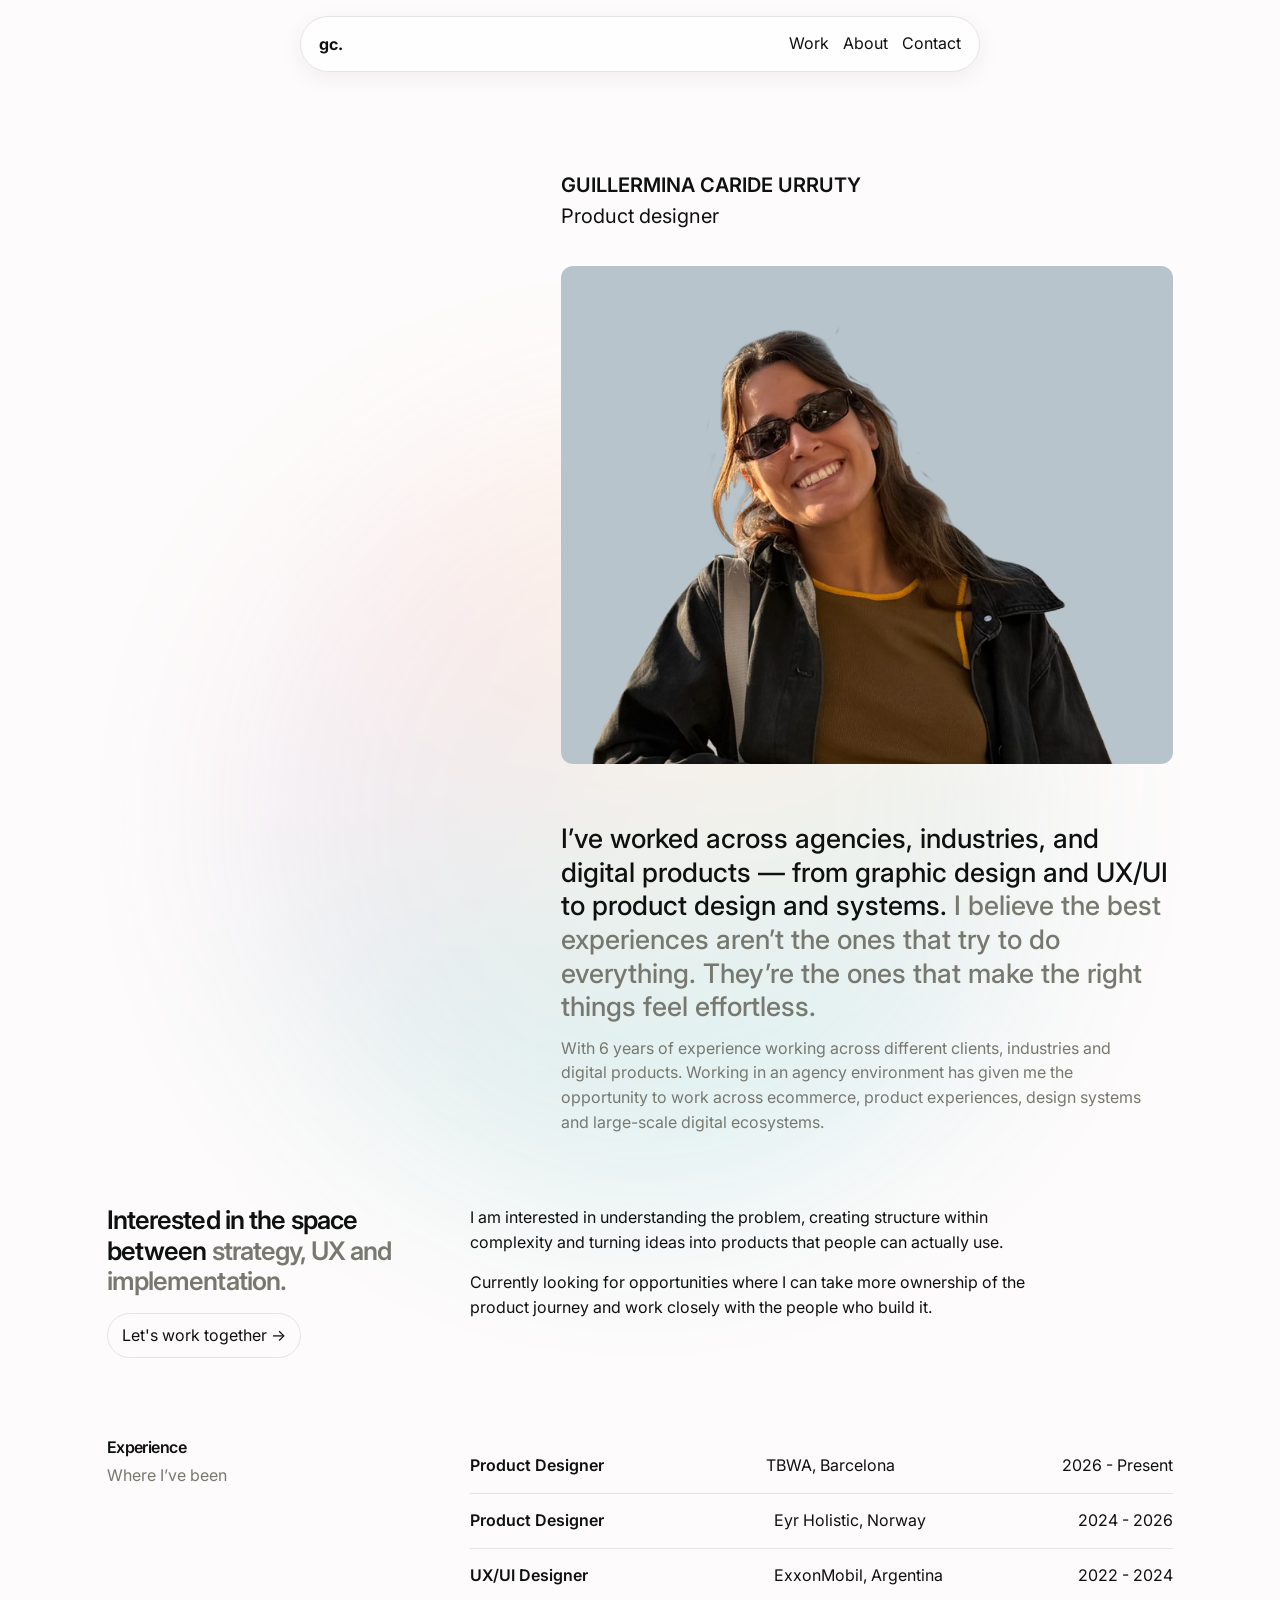
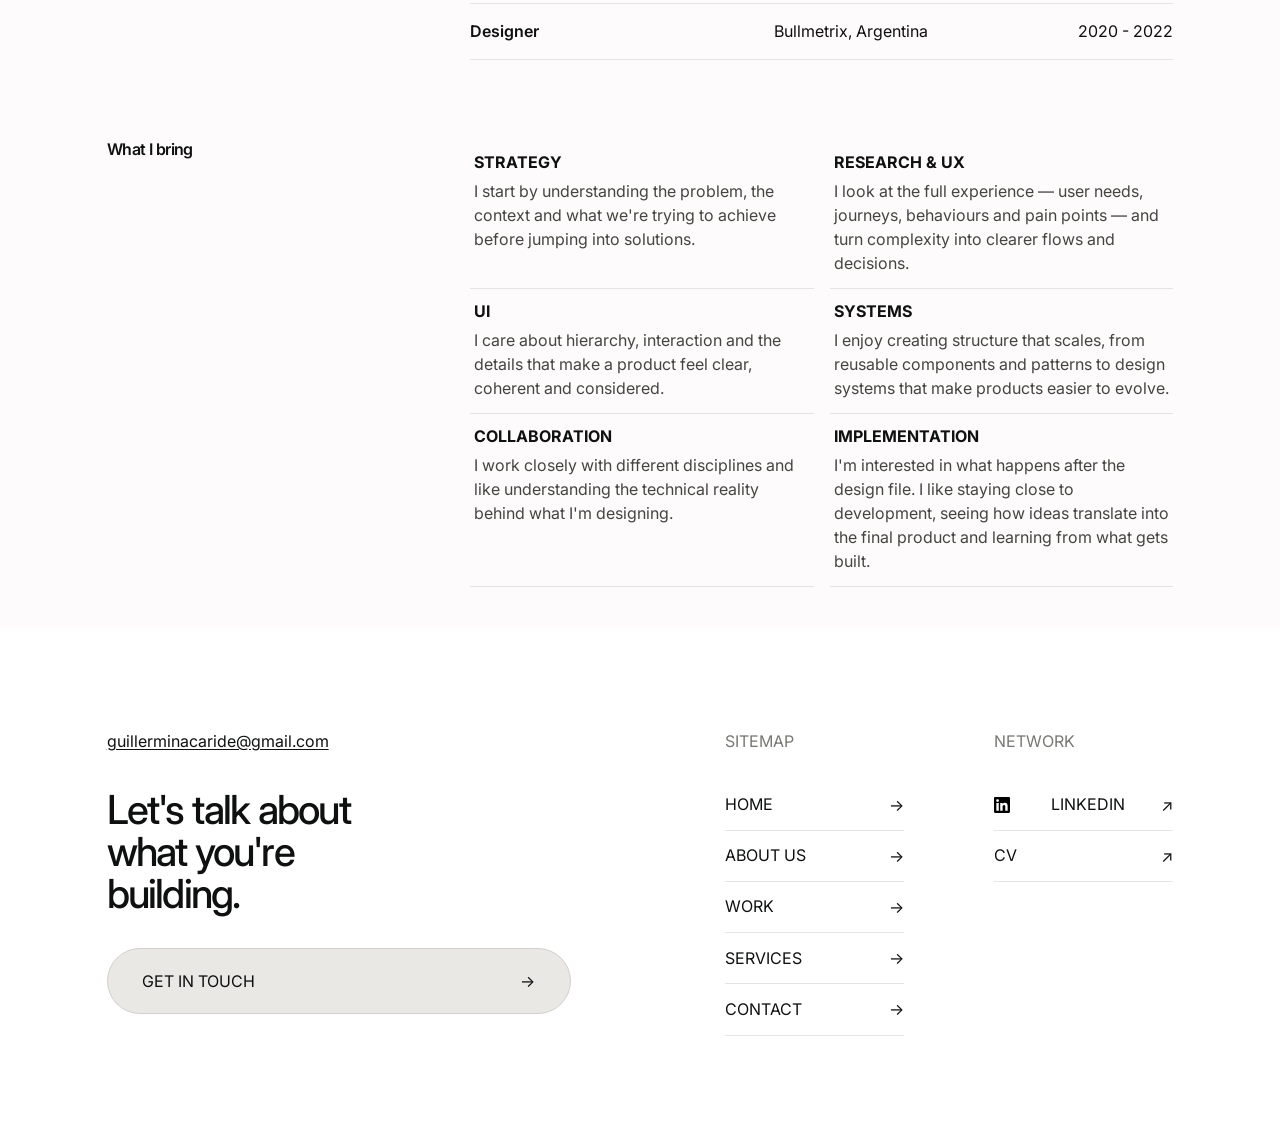
==== commit 63a15954: "Keep homepage color blur moving on scroll" ====
--- a/about.html
+++ b/about.html
@@ -245,12 +245,14 @@
 <header class="site-header"><div class="wrap"><nav><a href="index.html#top" class="wordmark">gc.</a><div class="navlinks"><a href="work.html">Work</a><a href="about.html#about">About</a><a href="index.html#contact">Contact</a></div></nav></div></header>
 <main>
   <section class="about-hero wrap" id="about">
+    <div class="about-hero-identity">
+      <p class="about-name">GUILLERMINA CARIDE URRUTY</p>
+      <p class="about-role">Product designer</p>
+    </div>
     <div class="about-hero-visual">
       <img class="about-portrait" src="img/guille-about.png" alt="Guille smiling in sunglasses">
     </div>
     <div class="about-hero-copy">
-      <p class="about-name">GUILLERMINA CARIDE URRUTY</p>
-      <p class="about-role">Product designer</p>
       <p class="about-hero-lead"><span>I’ve worked across agencies, industries, and digital products — from graphic design and UX/UI to product design and systems.</span> <span>I believe the best experiences aren’t the ones that try to do everything. They’re the ones that make the right things feel effortless.</span></p>
       <p class="hero-intro">With 6 years of experience working across different clients, industries and digital products. Working in an agency environment has given me the opportunity to work across ecommerce, product experiences, design systems and large-scale digital ecosystems.</p>
     </div>
--- a/styles/design-system.css
+++ b/styles/design-system.css
@@ -300,6 +300,7 @@
   margin-bottom: clamp(2rem, 2.8vw, 3.5rem);
   color: var(--color-text-primary);
   font-size: clamp(0.9rem, 1vw, 1.25rem);
+  line-height: 1.5;
   text-decoration: underline;
   text-underline-offset: 0.15em;
 }
@@ -327,6 +328,7 @@
   color: var(--color-text-primary);
   font-size: clamp(1rem, 1.1vw, 1.4rem);
   letter-spacing: 0;
+  line-height: 1.5;
   text-transform: uppercase;
   white-space: nowrap;
 }
@@ -345,7 +347,10 @@
 .reference-footer .footer-link-group {
   display: flex;
   min-width: 0;
+  align-items: stretch;
   flex-direction: column;
+  justify-content: flex-start;
+  gap: 0;
 }
 
 .reference-footer .footer-link-group h3 {
@@ -439,6 +444,15 @@
   color: var(--color-accent);
 }
 
+a[href*="linkedin.com"] svg[data-linkedin-icon] {
+  width: 1em;
+  height: 1em;
+  flex: 0 0 auto;
+  margin-right: 0.35em;
+  color: #000;
+  vertical-align: -0.12em;
+}
+
 @media (max-width: 600px) {
   .site-header > .wrap {
     padding-inline: 1rem;
@@ -506,8 +520,9 @@
 }
 
 body.page-about main > .about-hero .about-hero-visual {
+  position: relative;
   grid-column: 6 / -1;
-  grid-row: 1;
+  grid-row: 2;
   width: 100%;
   max-width: none;
   min-height: 0;
@@ -519,15 +534,22 @@
 
 body.page-about main > .about-hero .about-hero-copy {
   grid-column: 6 / -1;
-  grid-row: 2;
+  grid-row: 3;
   width: 100%;
   margin-top: 1rem;
+}
+
+body.page-about main > .about-hero .about-hero-identity {
+  grid-column: 6 / -1;
+  grid-row: 1;
+  margin-bottom: 0.65rem;
+  color: var(--color-text-primary);
 }
 
 body.page-about main .about-name,
 body.page-about main .about-role {
   margin: 0 !important;
-  font-size: 0.68rem !important;
+  font-size: 0.82rem !important;
   line-height: 1.45;
 }
 
@@ -537,7 +559,15 @@
 }
 
 body.page-about main .about-role {
-  color: #77786f !important;
+  color: #454946 !important;
+}
+
+body.page-about main .about-sections :is(.closing-heading, .experience-label) {
+  grid-column: 1 / span 4;
+}
+
+body.page-about main .about-sections :is(.closing-copy, .experience-list) {
+  grid-column: 5 / -1;
 }
 
 body.page-about main .about-hero .about-hero-lead {
@@ -684,9 +714,14 @@
     grid-template-columns: repeat(6, minmax(0, 1fr));
   }
 
+  body.page-about main > .about-hero .about-hero-identity,
   body.page-about main > .about-hero .about-hero-visual,
   body.page-about main > .about-hero .about-hero-copy {
     grid-column: 2 / -1;
+  }
+
+  body.page-about main .about-sections :is(.closing-heading, .closing-copy, .experience-label, .experience-list) {
+    grid-column: 1 / -1;
   }
 
   body.page-about main .about-experience .experience-label,
@@ -711,6 +746,7 @@
     grid-template-columns: 1fr;
   }
 
+  body.page-about main > .about-hero .about-hero-identity,
   body.page-about main > .about-hero .about-hero-visual,
   body.page-about main > .about-hero .about-hero-copy {
     grid-column: 1;
@@ -1982,6 +2018,11 @@
   border-radius: var(--radius-image);
 }
 
+body.page-work .lib-card-image .status {
+  font-size: 0.52rem !important;
+  opacity: 0.8;
+}
+
 body.page-work .lib-card-image::after {
   inset: 28% 0 0;
   background: linear-gradient(transparent, rgb(15 17 16 / 76%));
@@ -2038,7 +2079,7 @@
     top: 0.45rem;
     left: 0.45rem;
     padding: 0.28rem 0.42rem;
-    font-size: 0.5rem;
+    font-size: 0.46rem !important;
   }
 
   body.page-work .project-hover-info {
@@ -2363,7 +2404,7 @@
 }
 
 body.page-index::before {
-  content: none;
+  content: "";
 }
 
 body.page-index main.home-main {
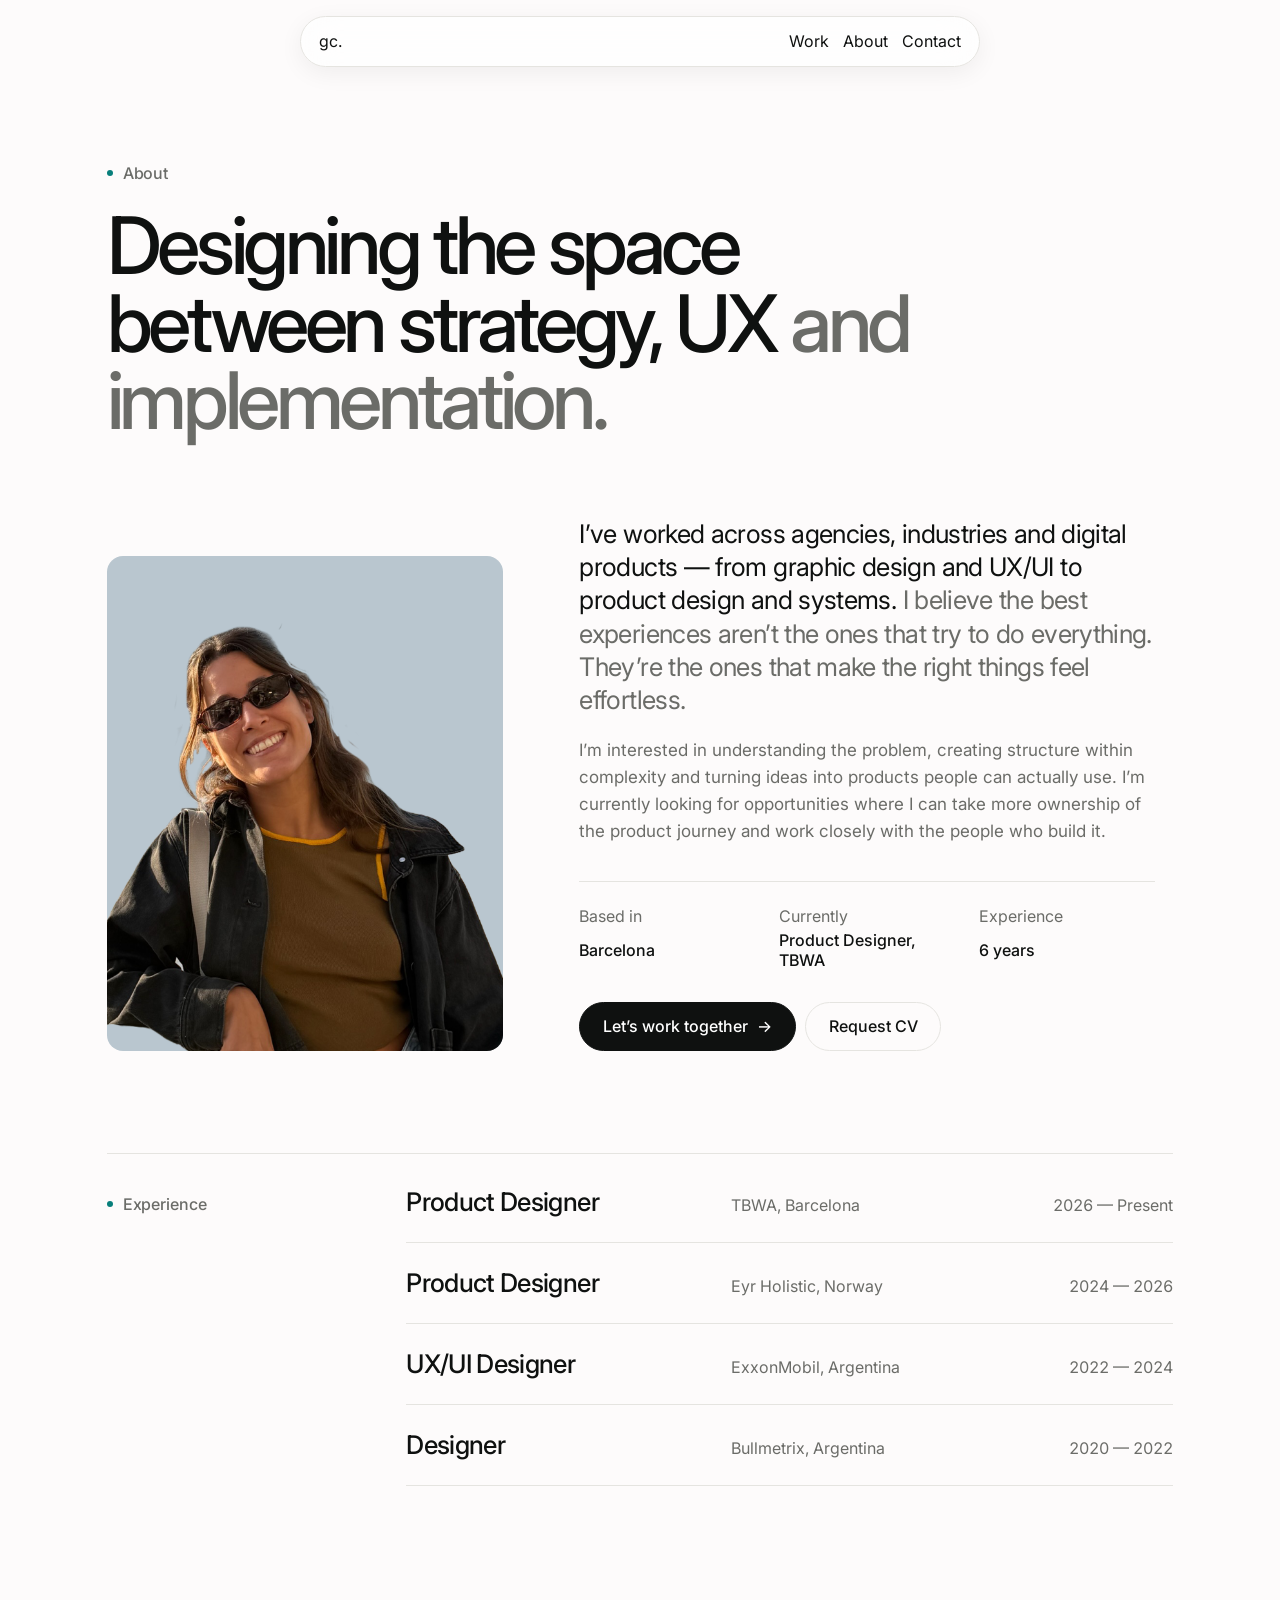
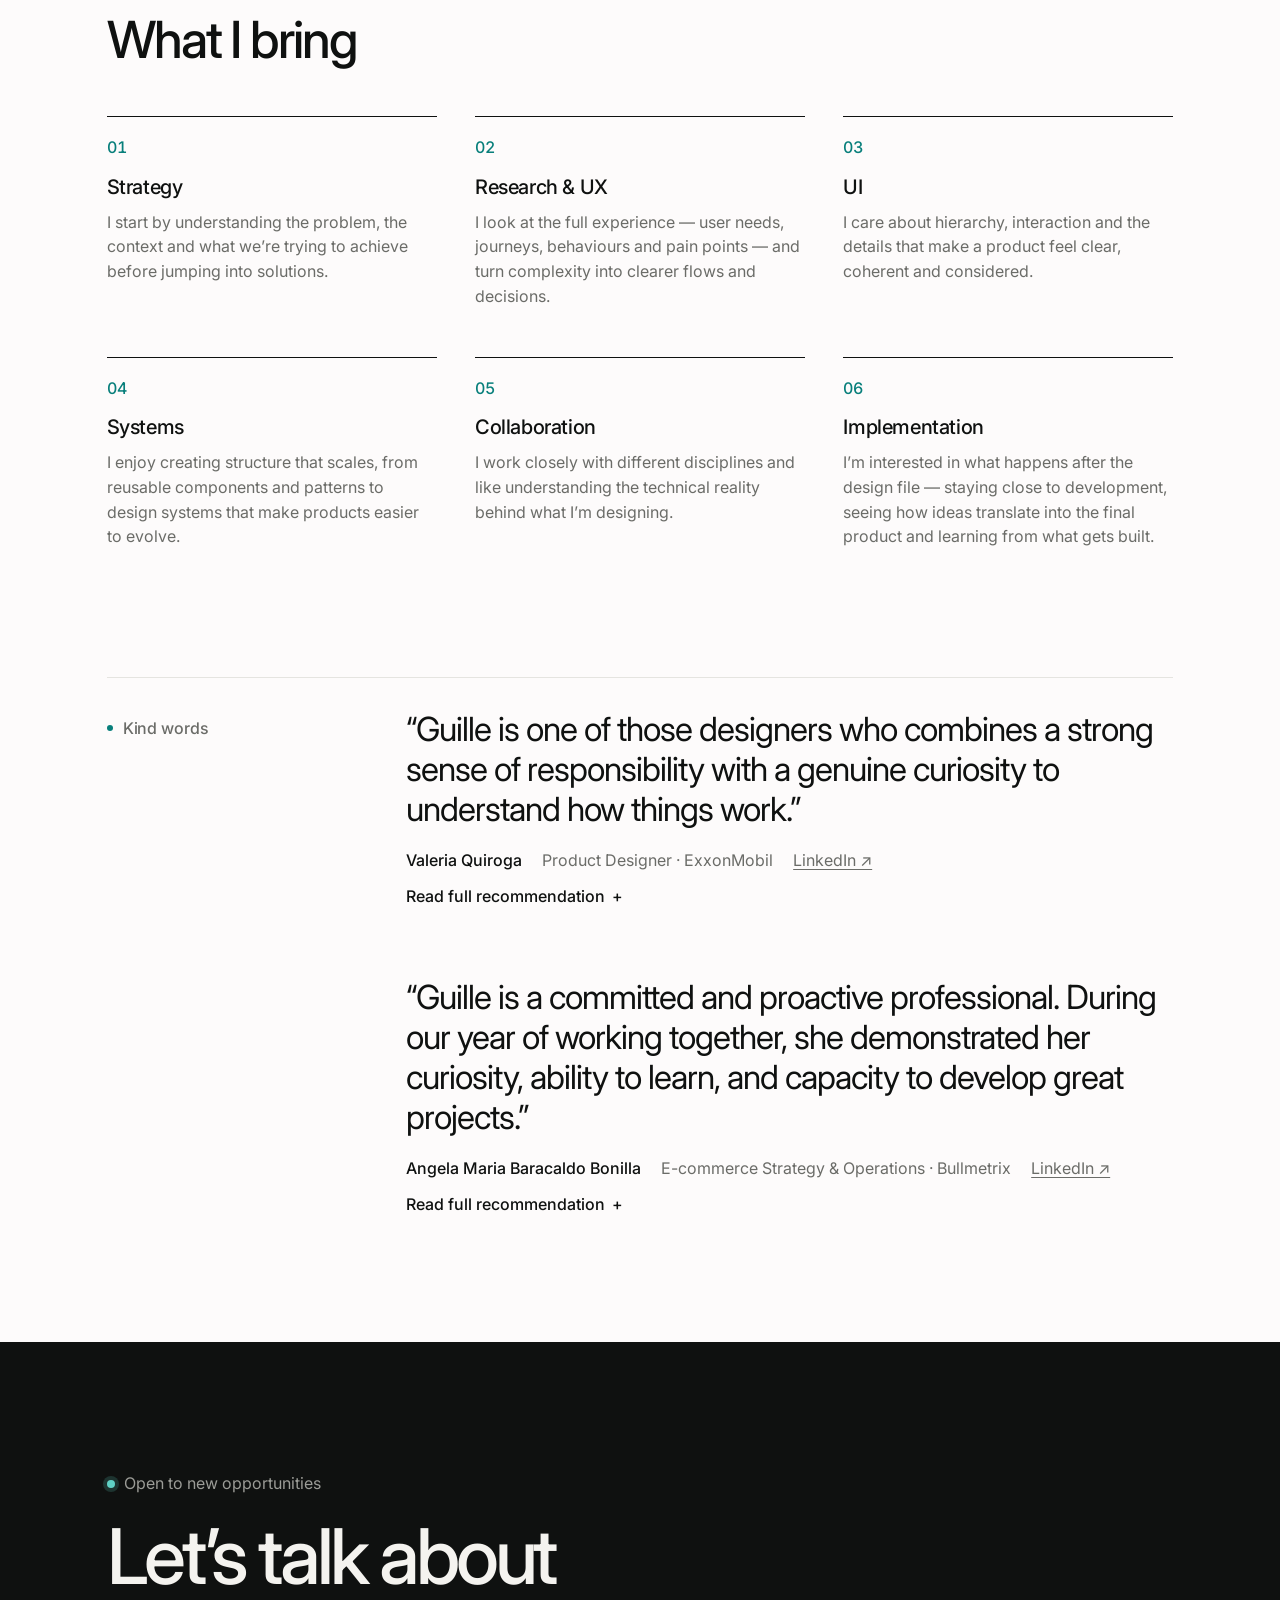
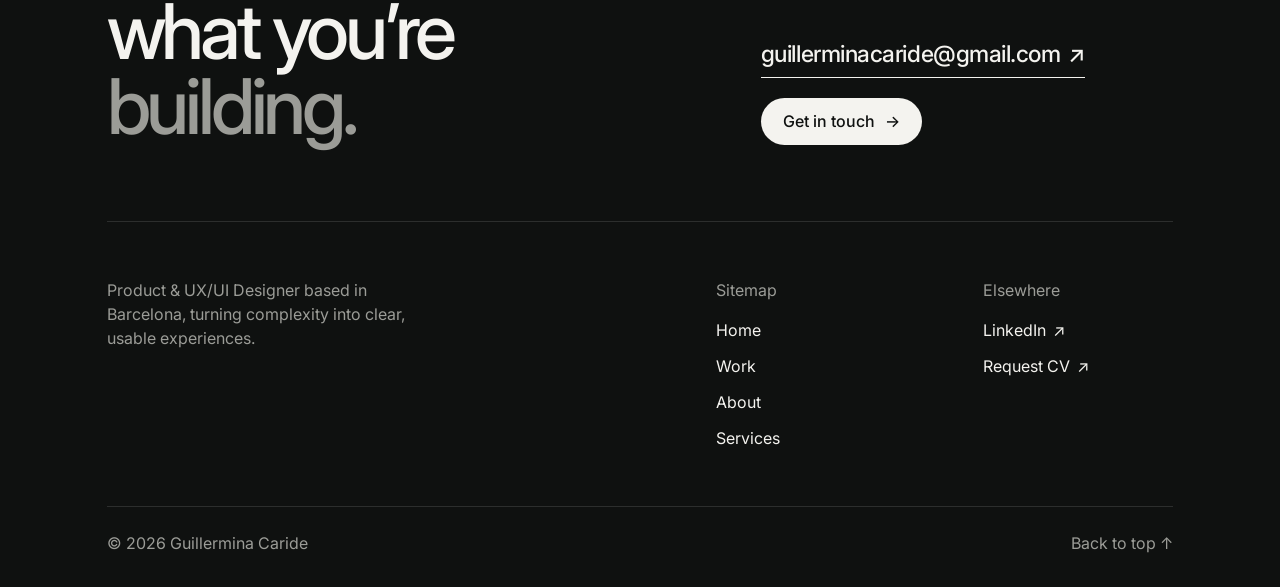
==== commit e2b0e33c: "Redesign About page and unify footer across all pages - About: statement headline, portrait + short " ====
--- a/about.html
+++ b/about.html
@@ -3,293 +3,140 @@
 <head>
 <meta charset="UTF-8">
 <meta name="viewport" content="width=device-width, initial-scale=1.0">
-<title>About — Guille</title>
+<title>About — Guillermina Caride</title>
+<meta name="description" content="Guillermina Caride is a Product &amp; UX/UI Designer in Barcelona working between strategy, UX and implementation.">
 <link rel="preconnect" href="https://fonts.googleapis.com">
 <link rel="preconnect" href="https://fonts.gstatic.com" crossorigin>
-<link href="https://fonts.googleapis.com/css2?family=Inter:wght@300;400;500;600;700&family=Rethink+Sans:wght@400;500;600;700;800&display=swap" rel="stylesheet">
-<style>
-  :root{--bg:#0c0d0a;--bg-raised:#121309;--ink:#f2f1ea;--muted:#9a9a8e;--line:#232419;--accent:#c6ff4d;--display:'Rethink Sans',sans-serif;--sans:'Inter',sans-serif;--max:1180px;--article:780px;--gap:clamp(1.25rem,3vw,2.5rem)}
-  *{box-sizing:border-box}html{scroll-behavior:smooth}body{margin:0;background:var(--bg);color:var(--ink);font:16px/1.6 var(--sans);-webkit-font-smoothing:antialiased}a{color:inherit;text-decoration:none}.wrap{max-width:var(--max);margin:0 auto;padding:0 var(--gap)}.article{max-width:var(--article);margin:0 auto;padding:0 var(--gap)}
-  header{position:sticky;top:0;z-index:5;padding:1rem 0;background:rgba(12,13,10,.9);backdrop-filter:blur(10px);border-bottom:1px solid var(--line)}nav{display:flex;align-items:center;justify-content:space-between}.wordmark{font:700 1.15rem var(--display)}.navlinks{display:flex;gap:1.5rem;color:var(--muted);font-size:.88rem}.navlinks a:hover{color:var(--accent)}
-  .hero{padding:clamp(4rem,9vw,8rem) 0 4rem;border-bottom:1px solid var(--line)}.eyebrow{margin:0 0 1rem;color:var(--accent);font-size:.92rem}.hero h1{max-width:12ch;margin:0 0 1.5rem;font:800 clamp(3rem,8vw,6rem)/.98 var(--display);letter-spacing:-.02em}.hero-intro{max-width:54ch;color:var(--muted);font-size:1.2rem}.hero-intro strong{color:var(--ink);font-weight:600}
-  section{padding:4rem 0;border-bottom:1px solid var(--line)}section:last-of-type{border-bottom:0}.label{margin:0 0 1.5rem;font:700 clamp(1.5rem,3vw,2rem) var(--display)}.article p{margin:0 0 1.2rem;color:var(--muted);font-size:1.05rem}.article p strong{color:var(--ink)}
-  .principle{margin:2rem 0 0;padding:1.5rem 0;border-top:1px solid var(--line);border-bottom:1px solid var(--line);font:800 clamp(1.5rem,4vw,2.6rem)/1.1 var(--display);color:var(--accent)}
-  .trait-grid,.bring-grid{display:grid;grid-template-columns:repeat(2,1fr);gap:1rem}.trait,.bring-card{padding:1.3rem;border:1px solid var(--line);background:var(--bg-raised)}.trait strong,.bring-card strong{display:block;margin-bottom:.45rem;color:var(--ink);font:700 1rem var(--display)}.trait span,.bring-card p{color:var(--muted);font-size:.92rem}
-  .recommendation{position:relative;margin-bottom:2rem;padding:2rem;border:1px solid var(--line);background:var(--bg-raised)}.recommendation:last-child{margin-bottom:0}.quote-mark{position:absolute;top:.5rem;right:1.3rem;color:var(--accent);font:800 4rem/.8 Georgia,serif}.recommendation blockquote{margin:0 0 1.5rem;padding:0 1.5rem 0 0;color:var(--muted);font-size:1rem;white-space:pre-line}.person{border-top:1px solid var(--line);padding-top:1rem}.person strong{display:block;font:700 1rem var(--display)}.person span{display:block;color:var(--muted);font-size:.88rem}.person a{display:inline-block;margin-top:.4rem;color:var(--accent);font-size:.85rem}.draft-note{margin:0 0 1rem;color:var(--accent);font-size:.8rem;letter-spacing:.04em;text-transform:uppercase}
-  .closing{padding-bottom:1rem}.closing h2{max-width:18ch;margin:0 0 1.5rem;font:800 clamp(1.8rem,4vw,3rem)/1.05 var(--display)}.cta{display:inline-block;margin-top:1rem;border-bottom:1px solid var(--accent);padding-bottom:3px;color:var(--ink)}
-  footer{margin-top:3rem;padding:3rem 0 2.4rem;border-top:1px solid var(--line)}.footer-row{display:flex;justify-content:space-between;flex-wrap:wrap;gap:1rem;color:var(--muted);font-size:.85rem}.footer-row a:hover{color:var(--ink)}
-  @media(max-width:700px){.navlinks{gap:.8rem}.trait-grid,.bring-grid{grid-template-columns:1fr}.recommendation{padding:1.4rem}.recommendation blockquote{padding-right:0}}
-  .about-hero{
-    display:grid;
-    grid-template-columns:minmax(0,1fr) minmax(20rem,.9fr);
-    align-items:center;
-    column-gap:clamp(2rem,6vw,6rem);
-    row-gap:1.5rem;
-    padding-top:clamp(5rem,10vw,8rem);
-    padding-bottom:3rem;
-    border-bottom:0;
-  }
-  .about-hero-copy{position:relative;z-index:2}
-  .about-mark{display:block;width:3.4rem;height:3.4rem;margin:0 0 .5rem}
-  .about-mark path{fill:url(#about-mark-gradient)}
-  .about-hero h1{
-    max-width:none;
-    margin:0 0 1.5rem;
-    color:#0f1110;
-    font-size:clamp(3.5rem,6vw,5.7rem);
-    letter-spacing:-.045em;
-  }
-  .about-hero .hero-intro{
-    max-width:49ch;
-    margin:0 0 1rem;
-    color:#0f1110;
-    font-size:clamp(.95rem,1.05vw,1.05rem);
-    line-height:1.52;
-  }
-  .about-hero-visual{
-    position:relative;
-    min-height:clamp(29rem,43vw,39rem);
-    overflow:hidden;
-    isolation:isolate;
-  }
-  .about-visual-orbit{
-    position:absolute;
-    top:-13%;
-    right:-36%;
-    width:130%;
-    height:114%;
-    border:1px dashed rgb(15 17 16 / 38%);
-    border-radius:50%;
-    transform:rotate(-19deg);
-  }
-  .about-visual-orbit::after{
-    position:absolute;
-    inset:1rem;
-    border:1px dashed rgb(15 17 16 / 30%);
-    border-radius:50%;
-    content:"";
-  }
-  .about-visual-ring{
-    position:absolute;
-    z-index:-1;
-    right:-8%;
-    bottom:1%;
-    width:min(87%,31rem);
-    aspect-ratio:1;
-    border-radius:50%;
-    background:conic-gradient(from 30deg,#48c6ef,#c887e7,#ed9bd4,#65c5ef,#48c6ef);
-  }
-  .about-visual-ring::after{
-    position:absolute;
-    inset:29%;
-    border-radius:50%;
-    background:#fdfbfb;
-    content:"";
-  }
-  .about-portrait{
-    position:absolute;
-    z-index:1;
-    right:2%;
-    bottom:0;
-    width:94%;
-    height:96%;
-    object-fit:contain;
-    object-position:bottom center;
-    border-radius:0;
-  }
-  .about-visual-bar{
-    position:absolute;
-    z-index:2;
-    top:61%;
-    left:0;
-    width:112%;
-    height:1.5rem;
-    background:linear-gradient(90deg,#eca8df,#f28c61);
-    animation:about-bar-float 9s ease-in-out infinite alternate;
-  }
-  .about-principle{
-    grid-column:1/-1;
-    margin:0;
-    padding:1.2rem 0;
-    border:0;
-    color:transparent;
-    background:linear-gradient(90deg,#eca8df,#f28c61);
-    background-clip:text;
-    -webkit-background-clip:text;
-    text-align:center;
-    font-size:clamp(1.35rem,3vw,2.4rem);
-  }
-  @keyframes about-bar-float{
-    from{translate:-1% 0}
-    to{translate:1% 0}
-  }
-  @media(max-width:700px){
-    .about-hero{grid-template-columns:1fr;padding-top:5rem;row-gap:1rem}
-    .about-hero h1{font-size:clamp(3.25rem,14vw,5rem)}
-    .about-hero-visual{min-height:24rem;margin-top:.5rem}
-    .about-visual-ring{right:0;width:min(82%,22rem)}
-    .about-visual-bar{top:64%;height:1.1rem}
-    .about-principle{padding:1rem 0;text-align:left}
-  }
-  .page-about main{padding-top:0}
-  .about-hero.wrap{
-    grid-template-columns:repeat(12,minmax(0,1fr));
-    align-items:start;
-    column-gap:var(--space-6);
-    max-width:none;
-    padding:clamp(8rem,12vw,11rem) var(--content-gutter) clamp(4rem,8vw,7rem);
-  }
-  .about-hero-copy{grid-column:1 / span 6}
-  .about-mark,.about-visual-orbit,.about-visual-ring,.about-visual-bar,.about-principle{display:none}
-  .about-hero h1{
-    display:grid;
-    max-width:none;
-    margin:0 0 clamp(2.5rem,6vw,5rem);
-    font-family:var(--font-body);
-    font-size:clamp(3.5rem,6.5vw,6rem);
-    font-weight:300;
-    line-height:.95;
-    letter-spacing:-.055em;
-  }
-  .about-hero h1 span:last-child{margin-left:1.15em}
-  .about-hero .hero-intro{
-    max-width:48ch;
-    margin:0 0 1.3rem;
-    font-size:clamp(.88rem,1vw,1rem);
-    line-height:1.55;
-  }
-  .about-hero-visual{
-    grid-column:9 / span 3;
-    grid-row:1;
-    min-height:0;
-    margin-top:.5rem;
-    aspect-ratio:1.05;
-    border-radius:var(--radius-image);
-    background:#b7c4cc;
-  }
-  .about-portrait{
-    position:absolute;
-    inset:0;
-    width:100%;
-    height:100%;
-    object-fit:cover;
-    object-position:center 20%;
-    border-radius:inherit;
-  }
-  .about-sections{display:grid;grid-template-columns:repeat(12,minmax(0,1fr));column-gap:var(--space-6)}
-  .about-sections>section{grid-column:1/-1;border-radius:0}
-  .about-sections .about-bring-section{display:grid;grid-template-columns:repeat(12,minmax(0,1fr));column-gap:var(--space-6)}
-  .about-bring-section>.label{grid-column:1 / span 3;align-self:start}
-  .about-bring-section .bring-grid{grid-column:4 / -1;grid-template-columns:repeat(3,minmax(0,1fr));gap:.75rem}
-  .bring-card{
-    min-height:7.5rem;
-    padding:1.1rem;
-    border:0;
-    border-radius:var(--radius-card);
-    background:#e5e4e0;
-  }
-  .bring-card strong{font-family:var(--font-body);font-size:.78rem;font-weight:700}
-  .bring-card p{margin:0;color:#444541;font-size:.78rem;line-height:1.5}
-  .about-testimonials>.label{grid-column:1/-1}
-  .about-testimonials .recommendation{
-    display:grid;
-    grid-template-columns:repeat(12,minmax(0,1fr));
-    gap:var(--space-6);
-    margin-bottom:.75rem;
-    padding:1.25rem 0;
-    border:1px solid var(--color-border);
-    border-radius:var(--radius-image);
-    background:transparent;
-  }
-  .about-testimonials .quote-mark{display:none}
-  .about-testimonials .recommendation blockquote{grid-column:6/-1;grid-row:1;margin:0;padding:0;color:var(--color-text-primary);font-size:.88rem;line-height:1.55}
-  .about-testimonials .person{grid-column:3 / span 3;grid-row:1;align-self:start;border:0;padding:0}
-  .about-testimonials .person strong{font-family:var(--font-body);font-size:.8rem}
-  .about-testimonials .person span,.about-testimonials .person a{font-size:.68rem}
-  .about-testimonials .person a{color:var(--color-accent)}
-  .about-sections .closing{display:block;padding-bottom:2rem}
-  .closing h2{max-width:16ch;font-family:var(--font-body);font-weight:700;letter-spacing:-.04em}
-  .closing p{max-width:58ch;color:var(--color-text-primary);font-size:.9rem;line-height:1.55}
-  .closing .cta{border:1px solid currentColor;border-radius:var(--radius-pill);padding:.55rem .9rem;font-size:.75rem}
-  .about-experience{display:grid;grid-template-columns:repeat(12,minmax(0,1fr));column-gap:var(--space-6)}
-  .about-experience>.label{grid-column:1 / span 5;align-self:start}
-  .experience-list{grid-column:6 / -1;margin:0}
-  .experience-row{display:grid;grid-template-columns:minmax(0,1fr) minmax(0,1fr) auto;align-items:baseline;gap:.5rem 1rem;padding:.9rem 0;border-bottom:1px solid var(--color-border);font-size:.82rem}
-  .experience-row dt{font-weight:600}
-  .experience-row dd{margin:0;color:var(--color-text-secondary)}
-  .experience-row .experience-date{white-space:nowrap;font-size:.74rem}
-  @media(max-width:800px){
-    .about-hero.wrap{grid-template-columns:repeat(6,minmax(0,1fr));padding-top:7rem}
-    .about-hero-copy{grid-column:1/-1}
-    .about-hero-visual{grid-column:2 / span 4;grid-row:auto;width:100%;max-width:24rem;margin:1rem auto 0}
-    .about-experience>.label,.experience-list{grid-column:1 / -1}
-    .about-bring-section>.label{grid-column:1/-1}
-    .about-bring-section .bring-grid{grid-column:1/-1;grid-template-columns:repeat(3,minmax(0,1fr))}
-    .about-testimonials .recommendation{grid-template-columns:repeat(6,minmax(0,1fr))}
-    .about-testimonials .person{grid-column:1/-1;grid-row:1}
-    .about-testimonials .recommendation blockquote{grid-column:1/-1;grid-row:2}
-  }
-  @media(max-width:560px){
-    .about-hero h1{font-size:clamp(3.2rem,15vw,4.7rem)}
-    .about-sections,.about-sections .about-bring-section{grid-template-columns:1fr}
-    .about-experience{grid-template-columns:1fr}
-    .about-bring-section .bring-grid{grid-template-columns:1fr}
-    .about-sections>section,.about-bring-section>.label,.about-bring-section .bring-grid{grid-column:1}
-    .about-testimonials .recommendation{grid-template-columns:1fr;padding:1rem}
-    .about-testimonials .person,.about-testimonials .recommendation blockquote{grid-column:1}
-  }
-</style>
+<link href="https://fonts.googleapis.com/css2?family=Inter:wght@300;400;500;600;700&family=Montserrat:wght@600&display=swap" rel="stylesheet">
 <link rel="stylesheet" href="styles/design-system.css">
+<link rel="stylesheet" href="styles/footer.css">
+<link rel="stylesheet" href="styles/pages.css">
 </head>
-<body>
-<header class="site-header"><div class="wrap"><nav><a href="index.html#top" class="wordmark">gc.</a><div class="navlinks"><a href="work.html">Work</a><a href="about.html#about">About</a><a href="index.html#contact">Contact</a></div></nav></div></header>
-<main>
-  <section class="about-hero wrap" id="about">
-    <div class="about-hero-identity">
-      <p class="about-name">GUILLERMINA CARIDE URRUTY</p>
-      <p class="about-role">Product designer</p>
-    </div>
-    <div class="about-hero-visual">
-      <img class="about-portrait" src="img/guille-about.png" alt="Guille smiling in sunglasses">
-    </div>
-    <div class="about-hero-copy">
-      <p class="about-hero-lead"><span>I’ve worked across agencies, industries, and digital products — from graphic design and UX/UI to product design and systems.</span> <span>I believe the best experiences aren’t the ones that try to do everything. They’re the ones that make the right things feel effortless.</span></p>
-      <p class="hero-intro">With 6 years of experience working across different clients, industries and digital products. Working in an agency environment has given me the opportunity to work across ecommerce, product experiences, design systems and large-scale digital ecosystems.</p>
+<body id="top">
+
+<header class="site-header"><div class="wrap"><nav><a href="index.html#top" class="wordmark">gc.</a><div class="navlinks"><a href="work.html">Work</a><a href="about.html">About</a><a href="#contact">Contact</a></div></nav></div></header>
+
+<main id="main">
+
+  <!-- Intro -->
+  <section id="about" class="ab-hero hm-wrap" aria-label="About Guillermina">
+    <p class="hm-label">About</p>
+    <h1 class="ab-title">Designing the space between strategy, UX <span>and implementation.</span></h1>
+    <div class="ab-intro">
+      <figure class="ab-portrait"><img src="img/guille-about.png" alt="Guillermina smiling in sunglasses"></figure>
+      <div class="ab-copy">
+        <p class="ab-lead">I’ve worked across agencies, industries and digital products — from graphic design and UX/UI to product design and systems. <span>I believe the best experiences aren’t the ones that try to do everything. They’re the ones that make the right things feel effortless.</span></p>
+        <p>I’m interested in understanding the problem, creating structure within complexity and turning ideas into products people can actually use. I’m currently looking for opportunities where I can take more ownership of the product journey and work closely with the people who build it.</p>
+        <dl class="ab-facts">
+          <div><dt>Based in</dt><dd>Barcelona</dd></div>
+          <div><dt>Currently</dt><dd>Product Designer, TBWA</dd></div>
+          <div><dt>Experience</dt><dd>6 years</dd></div>
+        </dl>
+        <div class="ab-actions">
+          <a class="hm-btn" href="mailto:guillerminacaride@gmail.com">Let’s work together <span class="hm-arrow" aria-hidden="true">→</span></a>
+          <a class="hm-btn hm-btn--ghost" href="mailto:guillerminacaride@gmail.com?subject=CV%20request">Request CV</a>
+        </div>
+      </div>
     </div>
   </section>
-  <div class="article about-sections">
-    <section class="closing">
-      <div class="closing-heading"><h2><span>Interested in the space between </span><span>strategy, UX and implementation.</span></h2><a href="mailto:guillerminacaride@gmail.com" class="cta">Let's work together →</a></div>
-      <div class="closing-copy"><p>I am interested in understanding the problem, creating structure within complexity and turning ideas into products that people can actually use.</p><p>Currently looking for opportunities where I can take more ownership of the product journey and work closely with the people who build it.</p></div>
-    </section>
-      <section class="about-experience"><div class="experience-label"><h2 class="label">Experience</h2><p>Where I’ve been</p></div><dl class="experience-list"><div class="experience-row"><dt>Product Designer</dt><dd class="experience-company">TBWA, Barcelona</dd><dd class="experience-date">2026 - Present</dd></div><div class="experience-row"><dt>Product Designer</dt><dd class="experience-company">Eyr Holistic, Norway</dd><dd class="experience-date">2024 - 2026</dd></div><div class="experience-row"><dt>UX/UI Designer</dt><dd class="experience-company">ExxonMobil, Argentina</dd><dd class="experience-date">2022 - 2024</dd></div><div class="experience-row"><dt>Designer</dt><dd class="experience-company">Bullmetrix, Argentina</dd><dd class="experience-date">2020 - 2022</dd></div></dl></section>
-    <section class="about-bring-section" id="what-i-bring"><h2 class="label">What I bring</h2><div class="bring-grid"><div class="bring-card"><strong>STRATEGY</strong><p>I start by understanding the problem, the context and what we're trying to achieve before jumping into solutions.</p></div><div class="bring-card"><strong>RESEARCH &amp; UX</strong><p>I look at the full experience — user needs, journeys, behaviours and pain points — and turn complexity into clearer flows and decisions.</p></div><div class="bring-card"><strong>UI</strong><p>I care about hierarchy, interaction and the details that make a product feel clear, coherent and considered.</p></div><div class="bring-card"><strong>SYSTEMS</strong><p>I enjoy creating structure that scales, from reusable components and patterns to design systems that make products easier to evolve.</p></div><div class="bring-card"><strong>COLLABORATION</strong><p>I work closely with different disciplines and like understanding the technical reality behind what I'm designing.</p></div><div class="bring-card"><strong>IMPLEMENTATION</strong><p>I'm interested in what happens after the design file. I like staying close to development, seeing how ideas translate into the final product and learning from what gets built.</p></div></div></section>
-  </div>
+
+  <!-- Experience -->
+  <section class="hm-section hm-wrap" style="padding-top:0" aria-label="Experience">
+    <div class="hm-split">
+      <p class="hm-label home-reveal">Experience</p>
+      <ol class="ab-exp-list">
+        <li class="ab-exp home-reveal"><h3>Product Designer</h3><p>TBWA, Barcelona</p><time>2026 — Present</time></li>
+        <li class="ab-exp home-reveal"><h3>Product Designer</h3><p>Eyr Holistic, Norway</p><time>2024 — 2026</time></li>
+        <li class="ab-exp home-reveal"><h3>UX/UI Designer</h3><p>ExxonMobil, Argentina</p><time>2022 — 2024</time></li>
+        <li class="ab-exp home-reveal"><h3>Designer</h3><p>Bullmetrix, Argentina</p><time>2020 — 2022</time></li>
+      </ol>
+    </div>
+  </section>
+
+  <!-- What I bring -->
+  <section id="what-i-bring" class="hm-section hm-wrap" style="padding-top:0">
+    <div class="hm-section-head home-reveal">
+      <h2>What I bring</h2>
+    </div>
+    <ol class="ab-bring">
+      <li class="home-reveal"><span class="hm-service-num">01</span><h3>Strategy</h3><p>I start by understanding the problem, the context and what we’re trying to achieve before jumping into solutions.</p></li>
+      <li class="home-reveal"><span class="hm-service-num">02</span><h3>Research &amp; UX</h3><p>I look at the full experience — user needs, journeys, behaviours and pain points — and turn complexity into clearer flows and decisions.</p></li>
+      <li class="home-reveal"><span class="hm-service-num">03</span><h3>UI</h3><p>I care about hierarchy, interaction and the details that make a product feel clear, coherent and considered.</p></li>
+      <li class="home-reveal"><span class="hm-service-num">04</span><h3>Systems</h3><p>I enjoy creating structure that scales, from reusable components and patterns to design systems that make products easier to evolve.</p></li>
+      <li class="home-reveal"><span class="hm-service-num">05</span><h3>Collaboration</h3><p>I work closely with different disciplines and like understanding the technical reality behind what I’m designing.</p></li>
+      <li class="home-reveal"><span class="hm-service-num">06</span><h3>Implementation</h3><p>I’m interested in what happens after the design file — staying close to development, seeing how ideas translate into the final product and learning from what gets built.</p></li>
+    </ol>
+  </section>
+
+  <!-- Testimonials -->
+  <section class="hm-section hm-wrap" style="padding-top:0" aria-label="Testimonials">
+    <div class="hm-split">
+      <p class="hm-label home-reveal">Kind words</p>
+      <div class="ab-quotes">
+        <figure class="ab-quote home-reveal">
+          <blockquote>“Guille is one of those designers who combines a strong sense of responsibility with a genuine curiosity to understand how things work.”</blockquote>
+          <figcaption><strong>Valeria Quiroga</strong><span>Product Designer · ExxonMobil</span><a href="https://www.linkedin.com/in/valeriaquirogaseniordesigner" target="_blank" rel="noopener noreferrer">LinkedIn ↗</a></figcaption>
+          <details>
+            <summary>Read full recommendation</summary>
+            <div>
+              <p>During our time working together on the ExxonMobil project, I was particularly impressed by how quickly she learned and adapted to a complex project and design system.</p>
+              <p>She is a highly skilled designer who consistently showed that her capabilities went beyond the expectations of her role. She has a strong eye for detail and visual design, but what really stood out to me was her ability to <strong>understand the bigger picture, question decisions and contribute with ideas that went beyond her position.</strong></p>
+              <p>I really enjoyed working with Guille. She is a talented, committed and fast-learning designer who has already demonstrated that she can <strong>outgrow the boundaries of her current role and take on broader responsibilities.</strong> I believe she has a lot of potential as she continues to grow toward more strategic Product Design roles.</p>
+            </div>
+          </details>
+        </figure>
+        <figure class="ab-quote home-reveal">
+          <blockquote>“Guille is a committed and proactive professional. During our year of working together, she demonstrated her curiosity, ability to learn, and capacity to develop great projects.”</blockquote>
+          <figcaption><strong>Angela Maria Baracaldo Bonilla</strong><span>E-commerce Strategy &amp; Operations · Bullmetrix</span><a href="https://www.linkedin.com/in/angelabaracaldo/" target="_blank" rel="noopener noreferrer">LinkedIn ↗</a></figcaption>
+          <details>
+            <summary>Read full recommendation</summary>
+            <div>
+              <p>She is a dynamic and cheerful person who, in her role as a designer, was able to <strong>present comprehensive strategies</strong> and not only deliver high-quality work, but also <strong>understand the results in order to make her work have a greater impact on clients.</strong></p>
+              <p>Regarding her role as an analyst, she discovered a position that perfectly combines her creativity with the development of <strong>results-oriented strategies.</strong></p>
+              <p>She is an excellent professional with a great journey ahead of her, and it is a true pleasure to have her on the team.</p>
+            </div>
+          </details>
+        </figure>
+      </div>
+    </div>
+  </section>
+
 </main>
-<footer id="contact" class="site-footer reference-footer">
-  <div class="wrap footer-layout">
-    <div class="footer-contact">
-      <a class="footer-email" href="mailto:guillerminacaride@gmail.com">guillerminacaride@gmail.com</a>
-      <h2>Let's talk about<br>what you're<br>building.</h2>
-      <a href="mailto:guillerminacaride@gmail.com" class="contact-cta footer-cta">Get in touch <span aria-hidden="true">→</span></a>
+
+<footer id="contact" class="gc-footer">
+  <div class="gc-footer-inner">
+    <div class="gc-footer-top">
+      <div>
+        <p class="gc-footer-status">Open to new opportunities</p>
+        <h2>Let’s talk about what you’re <span>building.</span></h2>
+      </div>
+      <div class="gc-footer-actions">
+        <a class="gc-footer-email" href="mailto:guillerminacaride@gmail.com">guillerminacaride@gmail.com <span aria-hidden="true">↗</span></a>
+        <a class="gc-footer-btn" href="mailto:guillerminacaride@gmail.com">Get in touch <span aria-hidden="true">→</span></a>
+      </div>
     </div>
-    <div class="footer-link-columns">
-      <nav class="footer-link-group" aria-label="Sitemap">
+    <div class="gc-footer-nav">
+      <p class="gc-footer-about">Product &amp; UX/UI Designer based in Barcelona, turning complexity into clear, usable experiences.</p>
+      <nav class="gc-footer-group" aria-label="Sitemap">
         <h3>Sitemap</h3>
-        <a href="index.html#top">Home <span aria-hidden="true">→</span></a>
-        <a href="about.html#about">About us <span aria-hidden="true">→</span></a>
-        <a href="work.html">Work <span aria-hidden="true">→</span></a>
-        <a href="index.html#services">Services <span aria-hidden="true">→</span></a>
-        <a href="index.html#contact">Contact <span aria-hidden="true">→</span></a>
+        <a href="index.html#top">Home</a>
+        <a href="work.html">Work</a>
+        <a href="about.html">About</a>
+        <a href="index.html#services">Services</a>
       </nav>
-      <nav class="footer-link-group" aria-label="Network">
-        <h3>Network</h3>
-        <a href="https://linkedin.com/in/guillermina-caride-urruty">LinkedIn <span aria-hidden="true">↗</span></a>
-        <a href="mailto:guillerminacaride@gmail.com?subject=CV%20request">CV <span aria-hidden="true">↗</span></a>
+      <nav class="gc-footer-group" aria-label="Elsewhere">
+        <h3>Elsewhere</h3>
+        <a href="https://linkedin.com/in/guillermina-caride-urruty" target="_blank" rel="noopener noreferrer">LinkedIn <span aria-hidden="true">↗</span></a>
+        <a href="mailto:guillerminacaride@gmail.com?subject=CV%20request">Request CV <span aria-hidden="true">↗</span></a>
       </nav>
+    </div>
+    <div class="gc-footer-bottom">
+      <p>© 2026 Guillermina Caride</p>
+      <a href="#top">Back to top <span aria-hidden="true">↑</span></a>
     </div>
   </div>
 </footer>
+
 <script src="site-chrome.js" defer></script>
 </body>
 </html>
--- a/styles/design-system.css
+++ b/styles/design-system.css
@@ -1387,7 +1387,7 @@
   content: none;
 }
 
-body[class*="page-"] main :is(p, blockquote, li):not(.eyebrow) {
+body[class*="page-"]:not(.page-index):not(.page-about) main :is(p, blockquote, li):not(.eyebrow) {
   color: #0f1110 !important;
   font-size: 1.25rem !important;
   line-height: 1.55;
@@ -2346,12 +2346,15 @@
 }
 
 /* Readable text floor across all site pages; display titles keep their scale. */
-body[class*="page-"] :is(p, li, a, span, dt, dd, blockquote, figcaption, strong, em, small, label, button, input, textarea, select, option, time, summary) {
+/* Home and About (#main) set their own type scale in styles/pages.css, with the same 16px floor. */
+body[class*="page-"]:not(.page-index):not(.page-about) :is(p, li, a, span, dt, dd, blockquote, figcaption, strong, em, small, label, button, input, textarea, select, option, time, summary),
+body:is(.page-index, .page-about) header :is(p, li, a, span, dt, dd, blockquote, figcaption, strong, em, small, label, button) {
   font-family: var(--font-family-inter, Inter, sans-serif) !important;
   font-size: max(16px, 1em) !important;
 }
 
-body[class*="page-"] :is(h2, h3, h4, h5, h6) {
+body[class*="page-"]:not(.page-index):not(.page-about) :is(h2, h3, h4, h5, h6),
+body:is(.page-index, .page-about) header :is(h2, h3, h4, h5, h6) {
   font-family: var(--font-family-inter, Inter, sans-serif) !important;
   font-size: max(16px, 1em) !important;
 }
--- a/styles/footer.css
+++ b/styles/footer.css
@@ -0,0 +1,240 @@
+/*
+ * Site footer — one component, identical on every page.
+ * Scoped under #contact.gc-footer so no page-level rule can change it.
+ * Font sizes use !important only to beat the global !important text rules
+ * in design-system.css; every size stays at or above the 16px floor.
+ */
+
+body {
+  margin: 0;
+}
+
+#contact.gc-footer {
+  --ft-bg: #0f1110;
+  --ft-ink: #f4f3ef;
+  --ft-muted: #9b9c97;
+  --ft-line: rgb(255 255 255 / 12%);
+  --ft-accent: #5fd0c4;
+  --ft-gutter: var(--content-gutter, clamp(1.5rem, 8.333vw, 7.5rem));
+
+  position: relative;
+  z-index: 1;
+  box-sizing: border-box;
+  width: 100%;
+  max-width: none;
+  margin: 0;
+  padding: clamp(5rem, 10vw, 8rem) 0 2rem;
+  border: 0;
+  border-radius: 0;
+  background: var(--ft-bg);
+  color: var(--ft-ink);
+  font-family: var(--font-body, 'Inter', sans-serif);
+  font-size: 16px;
+  font-weight: 400;
+  line-height: 1.5;
+  letter-spacing: normal;
+  text-align: left;
+}
+
+#contact.gc-footer *,
+#contact.gc-footer *::before,
+#contact.gc-footer *::after {
+  box-sizing: border-box;
+}
+
+#contact.gc-footer a {
+  color: inherit;
+  text-decoration: none;
+}
+
+#contact.gc-footer .gc-footer-inner {
+  width: 100%;
+  max-width: calc(1280px + var(--ft-gutter) * 2);
+  margin-inline: auto;
+  padding-inline: var(--ft-gutter);
+}
+
+#contact.gc-footer .gc-footer-top {
+  display: grid;
+  grid-template-columns: minmax(0, 1.4fr) minmax(0, 1fr);
+  gap: 3rem clamp(2rem, 6vw, 6rem);
+  align-items: end;
+  padding-bottom: clamp(3rem, 6vw, 5rem);
+  border-bottom: 1px solid var(--ft-line);
+}
+
+#contact.gc-footer .gc-footer-status {
+  display: inline-flex;
+  align-items: center;
+  gap: .6rem;
+  margin: 0 0 1.5rem;
+  color: var(--ft-muted);
+  font-size: 1rem !important;
+  line-height: 1.4;
+}
+
+#contact.gc-footer .gc-footer-status::before {
+  width: .5rem;
+  height: .5rem;
+  border-radius: 50%;
+  background: var(--ft-accent);
+  box-shadow: 0 0 0 4px rgb(95 208 196 / 18%);
+  content: "";
+}
+
+#contact.gc-footer h2 {
+  max-width: 14ch;
+  margin: 0;
+  color: var(--ft-ink);
+  font-family: inherit !important;
+  font-size: clamp(2.5rem, 6vw, 5.25rem) !important;
+  font-weight: 500;
+  line-height: .98;
+  letter-spacing: -.055em;
+  text-transform: none;
+}
+
+#contact.gc-footer h2 span {
+  color: var(--ft-muted);
+  font-size: inherit !important;
+}
+
+#contact.gc-footer .gc-footer-actions {
+  display: grid;
+  justify-items: start;
+  gap: 1.25rem;
+}
+
+#contact.gc-footer .gc-footer-email {
+  display: inline-flex;
+  align-items: center;
+  gap: .5rem;
+  padding-bottom: .35rem;
+  border-bottom: 1px solid var(--ft-ink);
+  font-size: clamp(1.1rem, 1.8vw, 1.5rem) !important;
+  font-weight: 500;
+  letter-spacing: -.02em;
+  overflow-wrap: anywhere;
+  transition: color .2s ease, border-color .2s ease;
+}
+
+#contact.gc-footer .gc-footer-email:hover {
+  border-color: var(--ft-accent);
+  color: var(--ft-accent);
+}
+
+#contact.gc-footer .gc-footer-email svg {
+  display: none;
+}
+
+#contact.gc-footer .gc-footer-btn {
+  display: inline-flex;
+  align-items: center;
+  gap: .6rem;
+  padding: .95rem 1.4rem;
+  border-radius: 999px;
+  background: var(--ft-ink);
+  color: var(--ft-bg);
+  font-size: 1rem !important;
+  font-weight: 500;
+  line-height: 1;
+  transition: transform .25s cubic-bezier(.2, .7, .2, 1), background .2s ease;
+}
+
+#contact.gc-footer .gc-footer-btn:hover {
+  background: #fff;
+  transform: translateY(-2px);
+}
+
+#contact.gc-footer .gc-footer-btn svg {
+  display: none;
+}
+
+#contact.gc-footer .gc-footer-nav {
+  display: grid;
+  grid-template-columns: minmax(0, 1.4fr) repeat(2, minmax(0, .5fr));
+  gap: 2rem clamp(2rem, 6vw, 6rem);
+  padding-block: clamp(2.5rem, 5vw, 3.5rem);
+}
+
+#contact.gc-footer .gc-footer-about {
+  max-width: 30ch;
+  margin: 0;
+  color: var(--ft-muted);
+  font-size: 1rem !important;
+  line-height: 1.5;
+}
+
+#contact.gc-footer .gc-footer-group {
+  display: grid;
+  align-content: start;
+  gap: .75rem;
+}
+
+#contact.gc-footer .gc-footer-group h3 {
+  margin: 0 0 .25rem;
+  color: var(--ft-muted);
+  font-family: inherit !important;
+  font-size: 1rem !important;
+  font-weight: 400;
+  letter-spacing: 0;
+  text-transform: none;
+}
+
+#contact.gc-footer .gc-footer-group a {
+  display: inline-flex;
+  align-items: center;
+  gap: .4rem;
+  width: fit-content;
+  font-size: 1rem !important;
+  transition: color .2s ease;
+}
+
+#contact.gc-footer .gc-footer-group a:hover {
+  color: var(--ft-accent);
+}
+
+#contact.gc-footer .gc-footer-group a svg {
+  display: none;
+}
+
+#contact.gc-footer .gc-footer-bottom {
+  display: flex;
+  flex-wrap: wrap;
+  justify-content: space-between;
+  gap: 1rem;
+  padding-top: 1.5rem;
+  border-top: 1px solid var(--ft-line);
+  color: var(--ft-muted);
+  font-size: 1rem;
+}
+
+#contact.gc-footer .gc-footer-bottom p,
+#contact.gc-footer .gc-footer-bottom a {
+  margin: 0;
+  font-size: 1rem !important;
+}
+
+#contact.gc-footer .gc-footer-bottom a:hover {
+  color: var(--ft-ink);
+}
+
+@media (max-width: 900px) {
+  #contact.gc-footer .gc-footer-top {
+    grid-template-columns: 1fr;
+  }
+
+  #contact.gc-footer .gc-footer-nav {
+    grid-template-columns: repeat(2, minmax(0, 1fr));
+  }
+
+  #contact.gc-footer .gc-footer-about {
+    grid-column: 1 / -1;
+  }
+}
+
+@media (prefers-reduced-motion: reduce) {
+  #contact.gc-footer * {
+    transition: none !important;
+  }
+}
--- a/styles/pages.css
+++ b/styles/pages.css
@@ -0,0 +1,837 @@
+/*
+ * Page layer (home + about) — modern, simple.
+ * Everything is scoped under #main so it never fights design-system.css.
+ */
+
+body.page-index::before,
+body.page-about::before {
+  display: none;
+}
+
+#main,
+#main *,
+#main *::before,
+#main *::after {
+  box-sizing: border-box;
+}
+
+#main {
+  --hm-ink: #0f1110;
+  --hm-muted: #6b6c68;
+  --hm-line: #e5e4e0;
+  --hm-accent: var(--color-accent, #087f7b);
+  --hm-surface: #f3f2ef;
+  --hm-max: 1280px;
+  --hm-gutter: var(--content-gutter, clamp(1.5rem, 8.333vw, 7.5rem));
+  --hm-ease: cubic-bezier(.2, .7, .2, 1);
+
+  color: var(--hm-ink);
+  font-family: var(--font-body, 'Inter', sans-serif);
+}
+
+#main .hm-wrap {
+  width: 100%;
+  max-width: calc(var(--hm-max) + var(--hm-gutter) * 2);
+  margin-inline: auto;
+  padding-inline: var(--hm-gutter);
+}
+
+/* Reset the generic section/paragraph rules from design-system.css */
+#main section {
+  padding: 0;
+  border: 0;
+  border-radius: 0;
+}
+
+#main p,
+#main li {
+  margin: 0;
+  font-size: inherit;
+  line-height: inherit;
+}
+
+#main h1,
+#main h2,
+#main h3 {
+  margin: 0;
+  font-family: inherit;
+}
+
+/* ---------- Shared bits ---------- */
+
+#main .hm-label {
+  display: inline-flex;
+  align-items: center;
+  gap: .6rem;
+  color: var(--hm-muted);
+  font-size: 1rem;
+  font-weight: 500;
+  letter-spacing: -.005em;
+}
+
+#main .hm-label::before {
+  width: .4rem;
+  height: .4rem;
+  border-radius: 50%;
+  background: var(--hm-accent);
+  content: "";
+}
+
+#main .hm-btn {
+  display: inline-flex;
+  align-items: center;
+  gap: .6rem;
+  padding: .95rem 1.4rem;
+  border: 1px solid var(--hm-ink);
+  border-radius: 999px;
+  background: var(--hm-ink);
+  color: #fff;
+  font-size: 1rem;
+  font-weight: 500;
+  line-height: 1;
+  transition: background .25s ease, color .25s ease, transform .25s var(--hm-ease);
+}
+
+#main .hm-btn:hover {
+  transform: translateY(-2px);
+}
+
+#main .hm-btn--ghost {
+  background: transparent;
+  color: var(--hm-ink);
+  border-color: var(--hm-line);
+}
+
+#main .hm-btn--ghost:hover {
+  border-color: var(--hm-ink);
+}
+
+#main .hm-btn .hm-arrow {
+  transition: transform .25s var(--hm-ease);
+}
+
+#main .hm-btn:hover .hm-arrow {
+  transform: translateX(3px);
+}
+
+#main .hm-btn--down:hover .hm-arrow {
+  transform: translateY(3px);
+}
+
+#main .hm-section {
+  padding-block: clamp(5rem, 10vw, 9rem);
+}
+
+#main .hm-section-head {
+  display: flex;
+  align-items: flex-end;
+  justify-content: space-between;
+  gap: 1.5rem;
+  margin-bottom: clamp(2rem, 4vw, 3.5rem);
+}
+
+#main .hm-section-head h2 {
+  font-size: clamp(2rem, 4vw, 3.25rem);
+  font-weight: 500;
+  line-height: 1;
+  letter-spacing: -.04em;
+}
+
+#main .hm-section-head h2 sup {
+  margin-left: .35rem;
+  color: var(--hm-muted);
+  font-size: .35em;
+  font-weight: 500;
+  letter-spacing: 0;
+  vertical-align: top;
+}
+
+#main .hm-text-link {
+  display: inline-flex;
+  gap: .4rem;
+  padding-bottom: .2rem;
+  border-bottom: 1px solid currentColor;
+  font-size: 1rem;
+  font-weight: 500;
+  white-space: nowrap;
+  transition: color .2s ease;
+}
+
+#main .hm-text-link:hover {
+  color: var(--hm-accent);
+}
+
+/* ---------- Hero ---------- */
+
+#main .hm-hero {
+  display: flex;
+  flex-direction: column;
+  justify-content: flex-end;
+  min-height: min(100svh, 920px);
+  padding-top: clamp(8rem, 16vh, 11rem);
+  padding-bottom: clamp(2.5rem, 5vw, 4rem);
+}
+
+#main .hm-hero-name {
+  font-size: clamp(3rem, 12.5vw, 11.5rem);
+  font-weight: 500;
+  line-height: .88;
+  letter-spacing: -.065em;
+}
+
+#main .hm-hero-name span {
+  display: block;
+}
+
+#main .hm-hero-name .hm-line {
+  overflow: hidden;
+  padding-bottom: .06em;
+}
+
+#main .hm-hero-name .hm-line > span {
+  animation: hm-rise 1s var(--hm-ease) both;
+}
+
+#main .hm-hero-name .hm-line:nth-child(2) > span {
+  animation-delay: .08s;
+}
+
+#main .hm-hero-bottom {
+  display: grid;
+  grid-template-columns: minmax(0, 1.1fr) minmax(0, .9fr);
+  gap: 2rem clamp(2rem, 6vw, 6rem);
+  align-items: end;
+  margin-top: clamp(2.5rem, 6vw, 4.5rem);
+  padding-top: 1.75rem;
+  border-top: 1px solid var(--hm-line);
+  animation: hm-fade 1s var(--hm-ease) .3s both;
+}
+
+#main .hm-hero-lead {
+  max-width: 26ch;
+  font-size: clamp(1.35rem, 2.2vw, 1.9rem);
+  font-weight: 400;
+  line-height: 1.25;
+  letter-spacing: -.025em;
+}
+
+#main .hm-hero-lead span {
+  color: var(--hm-muted);
+}
+
+#main .hm-hero-side {
+  display: flex;
+  flex-direction: column;
+  align-items: flex-start;
+  gap: 1.5rem;
+}
+
+#main .hm-hero-meta {
+  display: flex;
+  flex-wrap: wrap;
+  gap: .4rem 1.5rem;
+  color: var(--hm-muted);
+  font-size: 1rem;
+}
+
+#main .hm-hero-actions {
+  display: flex;
+  flex-wrap: wrap;
+  gap: .6rem;
+}
+
+@keyframes hm-rise {
+  from { transform: translateY(105%); }
+  to { transform: translateY(0); }
+}
+
+@keyframes hm-fade {
+  from { opacity: 0; transform: translateY(.75rem); }
+  to { opacity: 1; transform: translateY(0); }
+}
+
+/* ---------- Work ---------- */
+
+#main .hm-work {
+  padding-top: clamp(3rem, 6vw, 5rem);
+}
+
+#main .hm-work-grid {
+  display: grid;
+  grid-template-columns: repeat(2, minmax(0, 1fr));
+  gap: clamp(2.5rem, 5vw, 4rem) clamp(1rem, 2vw, 1.5rem);
+}
+
+#main .hm-card {
+  display: block;
+}
+
+#main .hm-card-media {
+  position: relative;
+  overflow: hidden;
+  aspect-ratio: 4 / 3;
+  border-radius: 1rem;
+  background: var(--hm-surface);
+  outline: 1px solid var(--hm-line);
+  outline-offset: -1px;
+}
+
+#main .hm-card-media img {
+  width: 100%;
+  height: 100%;
+  border-radius: 0;
+  object-fit: cover;
+  transition: transform .9s var(--hm-ease);
+}
+
+#main .hm-card:hover .hm-card-media img,
+#main .hm-card:focus-visible .hm-card-media img {
+  transform: scale(1.04);
+}
+
+#main .hm-card-media::after {
+  position: absolute;
+  top: 1rem;
+  right: 1rem;
+  display: grid;
+  width: 2.75rem;
+  height: 2.75rem;
+  place-items: center;
+  border-radius: 50%;
+  background: #fff;
+  color: var(--hm-ink);
+  content: "↗";
+  font-size: 1.05rem;
+  opacity: 0;
+  transform: scale(.7);
+  transition: opacity .3s ease, transform .4s var(--hm-ease);
+}
+
+#main .hm-card:hover .hm-card-media::after,
+#main .hm-card:focus-visible .hm-card-media::after {
+  opacity: 1;
+  transform: scale(1);
+}
+
+#main .hm-card-info {
+  display: flex;
+  align-items: baseline;
+  justify-content: space-between;
+  gap: 1rem;
+  padding-top: 1rem;
+}
+
+#main .hm-card-info h3 {
+  font-size: clamp(1.1rem, 1.5vw, 1.35rem);
+  font-weight: 500;
+  letter-spacing: -.02em;
+}
+
+#main .hm-card-info p {
+  color: var(--hm-muted);
+  font-size: 1rem;
+  text-align: right;
+}
+
+/* ---------- About ---------- */
+
+#main .hm-split {
+  display: grid;
+  grid-template-columns: minmax(0, .45fr) minmax(0, 1.55fr);
+  gap: 2rem clamp(2rem, 6vw, 6rem);
+  align-items: start;
+  padding-top: clamp(1.5rem, 3vw, 2rem);
+  border-top: 1px solid var(--hm-line);
+}
+
+#main .hm-split > .hm-label {
+  align-self: start;
+  padding-top: .5rem;
+}
+
+#main .hm-about-text {
+  max-width: 32ch;
+  font-size: clamp(1.6rem, 3.2vw, 2.75rem);
+  font-weight: 400;
+  line-height: 1.15;
+  letter-spacing: -.035em;
+}
+
+#main .hm-about-text span {
+  color: var(--hm-muted);
+}
+
+#main .hm-stats {
+  display: grid;
+  grid-template-columns: repeat(3, minmax(0, 1fr));
+  gap: 1.5rem;
+  margin-top: clamp(2.5rem, 5vw, 4rem);
+}
+
+#main .hm-stat strong {
+  display: block;
+  font-size: clamp(1.75rem, 3vw, 2.5rem);
+  font-weight: 500;
+  line-height: 1;
+  letter-spacing: -.04em;
+}
+
+#main .hm-stat span {
+  display: block;
+  margin-top: .5rem;
+  color: var(--hm-muted);
+  font-size: 1rem;
+  line-height: 1.4;
+}
+
+#main .hm-about-cta {
+  margin-top: clamp(2rem, 4vw, 3rem);
+}
+
+/* ---------- Services ---------- */
+
+#main .hm-services-list {
+  margin: 0;
+  padding: 0;
+  list-style: none;
+  counter-reset: service;
+}
+
+#main .hm-service {
+  display: grid;
+  grid-template-columns: 3rem minmax(0, 1fr) minmax(0, 1fr);
+  gap: 1.5rem;
+  align-items: baseline;
+  padding-block: 1.5rem;
+  border-bottom: 1px solid var(--hm-line);
+  transition: padding .35s var(--hm-ease);
+}
+
+#main .hm-service:first-child {
+  padding-top: 0;
+}
+
+#main .hm-service-num {
+  color: var(--hm-accent);
+  font-size: 1rem;
+  font-weight: 500;
+  font-variant-numeric: tabular-nums;
+}
+
+#main .hm-service h3 {
+  font-size: clamp(1.2rem, 2vw, 1.6rem);
+  font-weight: 500;
+  letter-spacing: -.025em;
+  transition: transform .35s var(--hm-ease);
+}
+
+#main .hm-service p {
+  color: var(--hm-muted);
+  font-size: 1rem;
+  line-height: 1.5;
+}
+
+@media (hover: hover) {
+  #main .hm-service:hover h3 {
+    transform: translateX(.4rem);
+  }
+}
+
+/* ---------- Statement ---------- */
+
+#main .hm-statement {
+  padding-block: clamp(6rem, 14vw, 12rem);
+  text-align: center;
+}
+
+#main .hm-statement p {
+  max-width: 16ch;
+  margin-inline: auto;
+  font-size: clamp(2.5rem, 7vw, 6.5rem);
+  font-weight: 500;
+  line-height: .98;
+  letter-spacing: -.055em;
+}
+
+#main .hm-statement p span {
+  color: var(--hm-muted);
+}
+
+/* ---------- Scroll reveal (driven by site-chrome.js) ---------- */
+
+.has-scroll-reveal #main .home-reveal {
+  opacity: 0;
+  transform: translate3d(0, 1.5rem, 0);
+  transition: opacity .8s ease, transform .9s var(--hm-ease);
+}
+
+.has-scroll-reveal #main .home-reveal.is-visible {
+  opacity: 1;
+  transform: none;
+}
+
+.has-scroll-reveal #main .hm-work-grid .hm-card:nth-child(even) {
+  transition-delay: .1s;
+}
+
+/* ---------- Responsive ---------- */
+
+@media (max-width: 900px) {
+  #main .hm-hero-bottom,
+  #main .hm-split {
+    grid-template-columns: 1fr;
+  }
+
+  #main .hm-service {
+    grid-template-columns: 2.25rem minmax(0, 1fr);
+    gap: .35rem 1rem;
+  }
+
+  #main .hm-service p {
+    grid-column: 2;
+  }
+}
+
+@media (max-width: 640px) {
+  #main .hm-hero {
+    min-height: 0;
+    padding-top: 9rem;
+  }
+
+  #main .hm-work-grid {
+    grid-template-columns: 1fr;
+  }
+
+  #main .hm-card-info {
+    flex-direction: column;
+    gap: .25rem;
+  }
+
+  #main .hm-card-info p {
+    text-align: left;
+  }
+
+  #main .hm-stats {
+    grid-template-columns: 1fr;
+    gap: 1.25rem;
+  }
+
+  #main .hm-section-head {
+    flex-direction: column;
+    align-items: flex-start;
+  }
+}
+
+@media (prefers-reduced-motion: reduce) {
+  #main *,
+  #main *::before,
+  #main *::after {
+    animation: none !important;
+    transition: none !important;
+  }
+
+  .has-scroll-reveal #main .home-reveal {
+    opacity: 1;
+    transform: none;
+  }
+}
+
+/* =========================================================
+   About page
+   ========================================================= */
+
+#main .ab-hero {
+  padding-top: clamp(8rem, 16vh, 11rem);
+  padding-bottom: clamp(4rem, 8vw, 7rem);
+}
+
+#main .ab-title {
+  max-width: 18ch;
+  margin-top: 1.5rem;
+  font-size: clamp(2.5rem, 6.2vw, 5.75rem);
+  font-weight: 500;
+  line-height: .98;
+  letter-spacing: -.055em;
+  animation: hm-fade 1s var(--hm-ease) both;
+}
+
+#main .ab-title span {
+  color: var(--hm-muted);
+}
+
+#main .ab-intro {
+  display: grid;
+  grid-template-columns: minmax(0, .8fr) minmax(0, 1.2fr);
+  gap: 2.5rem clamp(2rem, 6vw, 6rem);
+  align-items: end;
+  margin-top: clamp(3rem, 6vw, 5rem);
+  animation: hm-fade 1s var(--hm-ease) .15s both;
+}
+
+#main .ab-portrait {
+  margin: 0;
+  overflow: hidden;
+  aspect-ratio: 4 / 5;
+  border-radius: 1rem;
+  background: #b9c6cf;
+}
+
+#main .ab-portrait img {
+  width: 100%;
+  height: 100%;
+  border-radius: 0;
+  object-fit: cover;
+  object-position: 50% 30%;
+}
+
+#main .ab-copy {
+  display: grid;
+  gap: 1.25rem;
+  max-width: 36rem;
+}
+
+#main .ab-lead {
+  font-size: clamp(1.3rem, 2vw, 1.65rem);
+  line-height: 1.3;
+  letter-spacing: -.025em;
+}
+
+#main .ab-lead span {
+  color: var(--hm-muted);
+}
+
+#main .ab-copy > p:not(.ab-lead) {
+  color: var(--hm-muted);
+  font-size: 1.0625rem;
+  line-height: 1.6;
+}
+
+#main .ab-facts {
+  display: grid;
+  grid-template-columns: repeat(3, minmax(0, 1fr));
+  gap: 1.5rem;
+  margin: 1rem 0 0;
+  padding-top: 1.5rem;
+  border-top: 1px solid var(--hm-line);
+}
+
+#main .ab-facts div {
+  display: grid;
+  gap: .25rem;
+}
+
+#main .ab-facts dt {
+  color: var(--hm-muted);
+  font-size: 1rem;
+}
+
+#main .ab-facts dd {
+  margin: 0;
+  font-size: 1rem;
+  font-weight: 500;
+}
+
+#main .ab-actions {
+  display: flex;
+  flex-wrap: wrap;
+  gap: .6rem;
+  margin-top: .75rem;
+}
+
+/* Experience */
+
+#main .ab-exp-list {
+  margin: 0;
+  padding: 0;
+  list-style: none;
+}
+
+#main .ab-exp {
+  display: grid;
+  grid-template-columns: minmax(0, 1.1fr) minmax(0, 1fr) 9rem;
+  gap: 1.5rem;
+  align-items: baseline;
+  padding-block: 1.5rem;
+  border-bottom: 1px solid var(--hm-line);
+}
+
+#main .ab-exp:first-child {
+  padding-top: 0;
+}
+
+#main .ab-exp h3 {
+  font-size: clamp(1.2rem, 2vw, 1.6rem);
+  font-weight: 500;
+  letter-spacing: -.025em;
+}
+
+#main .ab-exp p {
+  color: var(--hm-muted);
+  font-size: 1rem;
+}
+
+#main .ab-exp time {
+  color: var(--hm-muted);
+  font-size: 1rem;
+  font-variant-numeric: tabular-nums;
+  text-align: right;
+  white-space: nowrap;
+}
+
+/* What I bring */
+
+#main .ab-bring {
+  display: grid;
+  grid-template-columns: repeat(3, minmax(0, 1fr));
+  gap: clamp(2rem, 4vw, 3rem) clamp(1.5rem, 3vw, 2.5rem);
+  margin: 0;
+  padding: 0;
+  list-style: none;
+}
+
+#main .ab-bring li {
+  display: grid;
+  align-content: start;
+  gap: .6rem;
+  padding-top: 1.25rem;
+  border-top: 1px solid var(--hm-ink);
+}
+
+#main .ab-bring .hm-service-num {
+  margin-bottom: .5rem;
+}
+
+#main .ab-bring h3 {
+  font-size: 1.25rem;
+  font-weight: 500;
+  letter-spacing: -.02em;
+}
+
+#main .ab-bring p {
+  color: var(--hm-muted);
+  font-size: 1rem;
+  line-height: 1.55;
+}
+
+/* Testimonials */
+
+#main .ab-quotes {
+  display: grid;
+  gap: clamp(3rem, 6vw, 4.5rem);
+}
+
+#main .ab-quote {
+  margin: 0;
+}
+
+#main .ab-quote > blockquote {
+  margin: 0;
+  font-size: clamp(1.4rem, 2.6vw, 2.25rem);
+  font-weight: 400;
+  line-height: 1.2;
+  letter-spacing: -.03em;
+}
+
+#main .ab-quote figcaption {
+  display: flex;
+  flex-wrap: wrap;
+  align-items: center;
+  gap: .4rem 1.25rem;
+  margin-top: 1.25rem;
+  font-size: 1rem;
+}
+
+#main .ab-quote figcaption strong {
+  font-weight: 500;
+}
+
+#main .ab-quote figcaption span {
+  color: var(--hm-muted);
+}
+
+#main .ab-quote figcaption a {
+  color: var(--hm-muted);
+  text-decoration: underline;
+  text-underline-offset: .2em;
+}
+
+#main .ab-quote figcaption a svg {
+  display: none;
+}
+
+#main .ab-quote details {
+  margin-top: 1rem;
+}
+
+#main .ab-quote summary {
+  display: inline-flex;
+  gap: .4rem;
+  color: var(--hm-ink);
+  font-size: 1rem;
+  font-weight: 500;
+  cursor: pointer;
+  list-style: none;
+}
+
+#main .ab-quote summary::-webkit-details-marker {
+  display: none;
+}
+
+#main .ab-quote summary::after {
+  content: "+";
+  transition: transform .25s var(--hm-ease);
+}
+
+#main .ab-quote details[open] summary::after {
+  transform: rotate(45deg);
+}
+
+#main .ab-quote details div {
+  display: grid;
+  gap: .9rem;
+  max-width: 44rem;
+  margin-top: 1rem;
+  color: var(--hm-muted);
+  font-size: 1rem;
+  line-height: 1.6;
+}
+
+#main .ab-quote details strong {
+  color: var(--hm-ink);
+  font-weight: 500;
+}
+
+@media (max-width: 900px) {
+  #main .ab-intro {
+    grid-template-columns: 1fr;
+  }
+
+  #main .ab-portrait {
+    max-width: 26rem;
+  }
+
+  #main .ab-bring {
+    grid-template-columns: repeat(2, minmax(0, 1fr));
+  }
+}
+
+@media (max-width: 640px) {
+  #main .ab-facts,
+  #main .ab-bring {
+    grid-template-columns: 1fr;
+  }
+
+  #main .ab-exp {
+    grid-template-columns: minmax(0, 1fr) auto;
+    gap: .25rem 1rem;
+  }
+
+  #main .ab-exp p {
+    grid-column: 1;
+  }
+
+  #main .ab-exp time {
+    grid-column: 2;
+    grid-row: 1;
+  }
+}
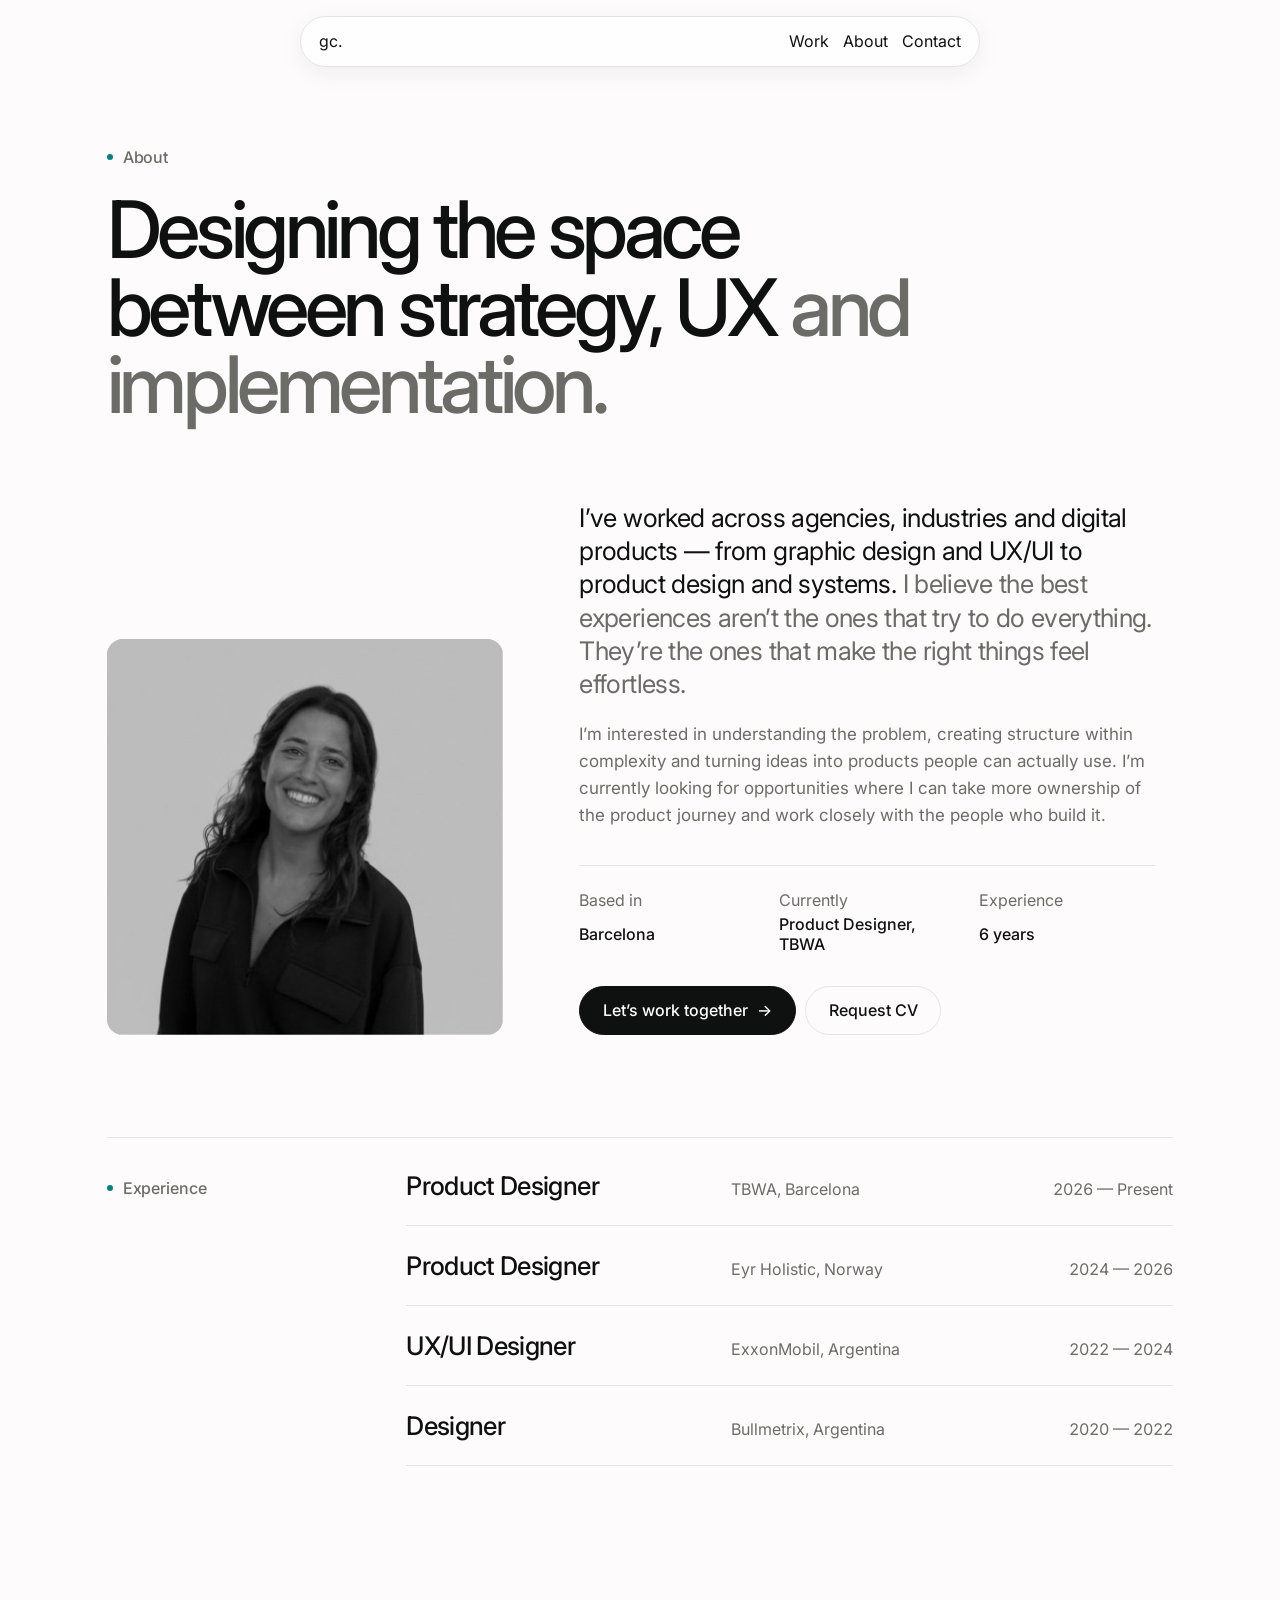
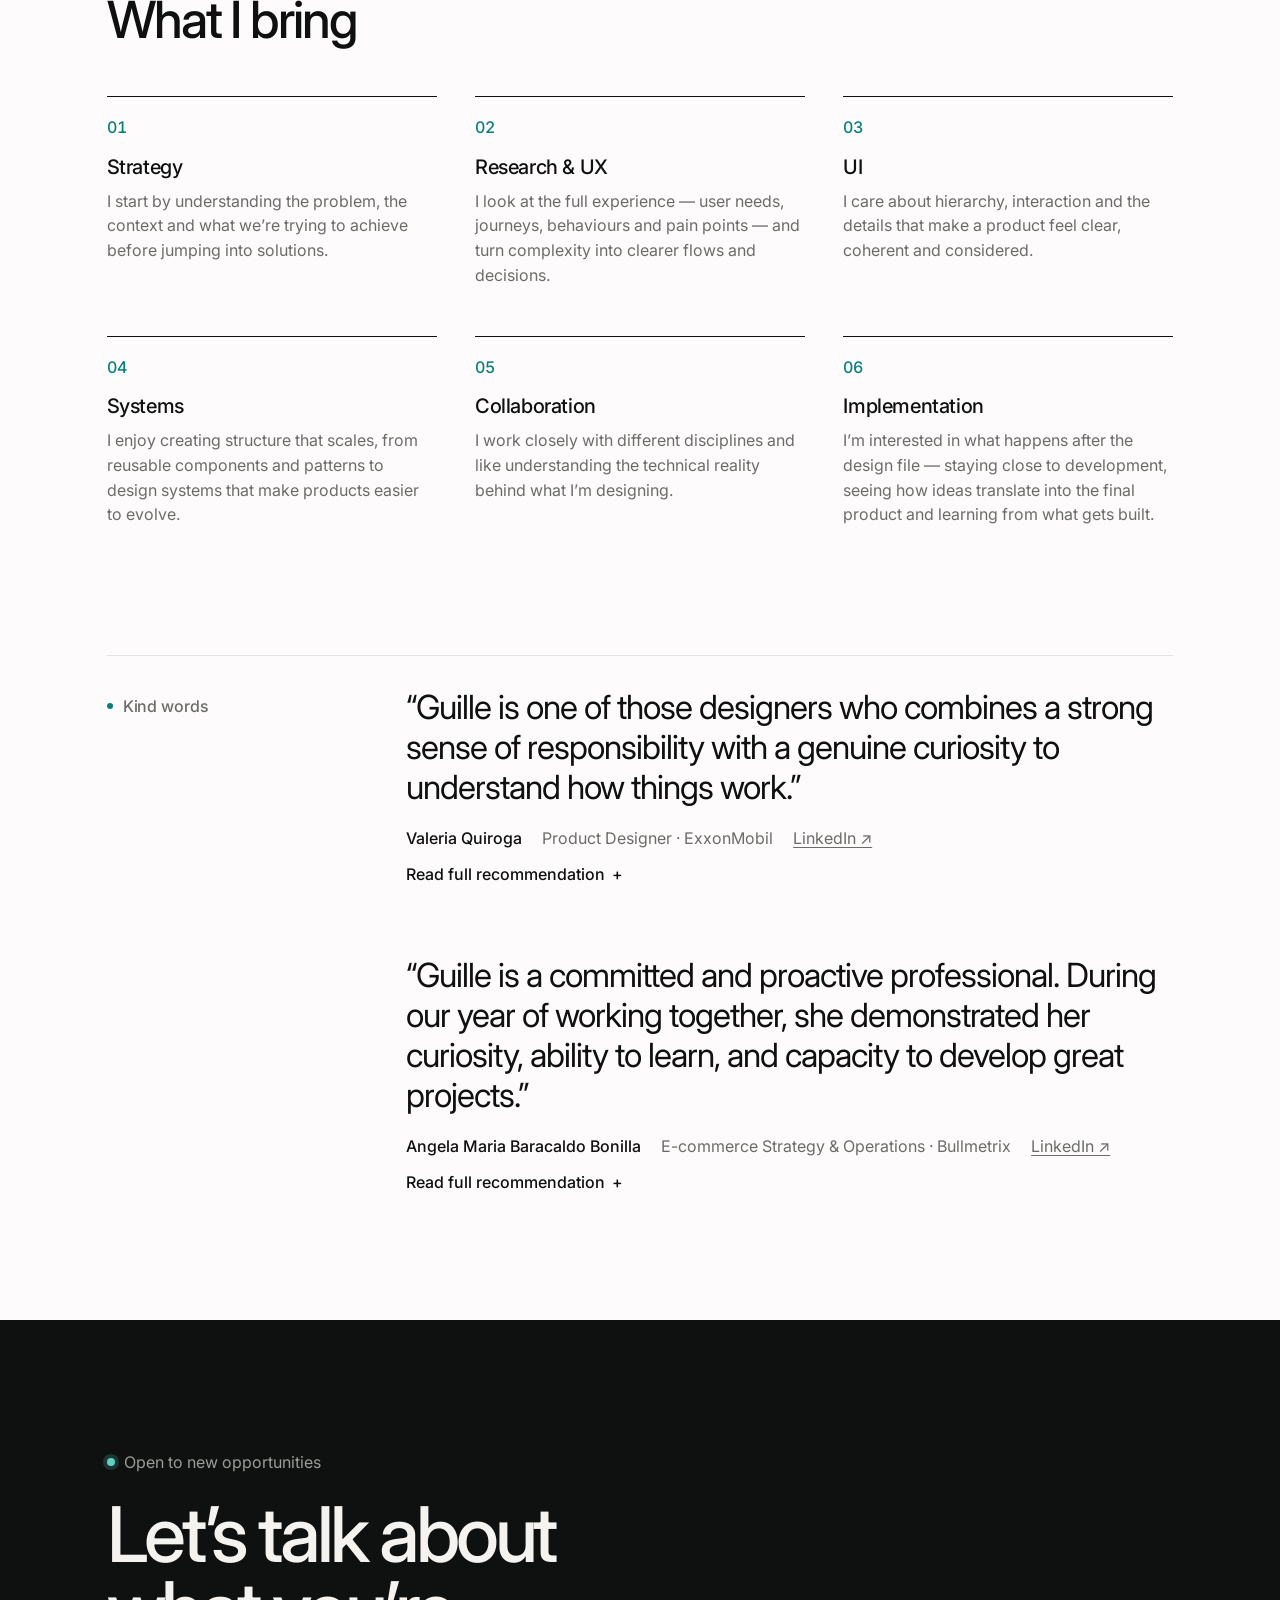
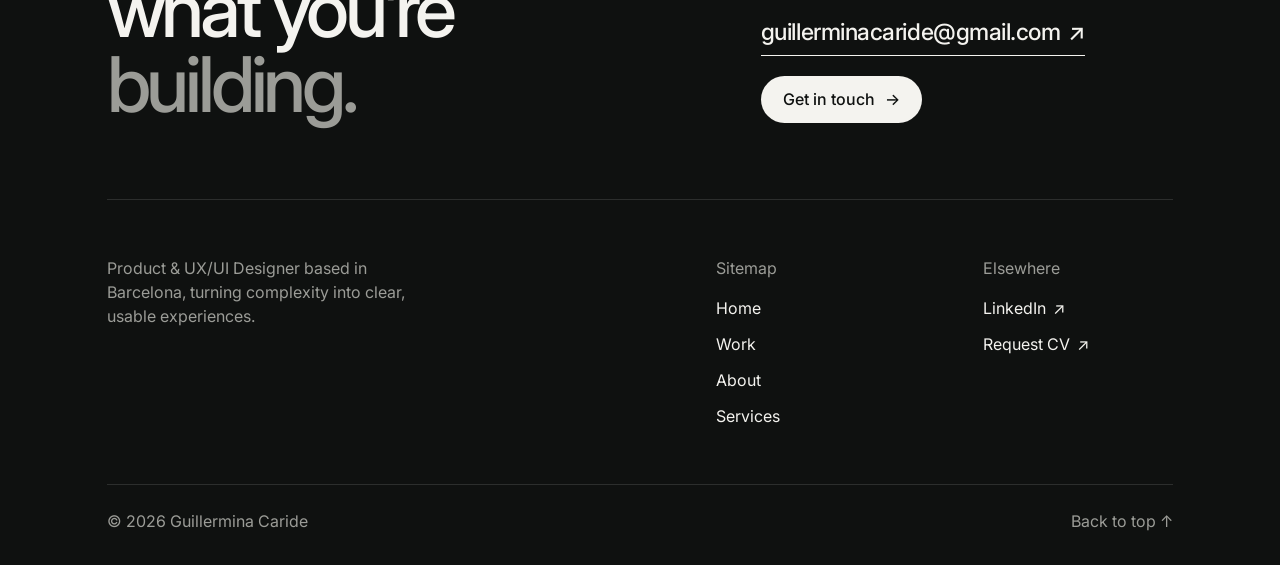
==== commit de7ca953: "About: new black and white portrait Co-Authored-By: Claude Opus 5.5 <noreply@anthropic.com> Claude-S" ====
--- a/about.html
+++ b/about.html
@@ -23,7 +23,7 @@
     <p class="hm-label">About</p>
     <h1 class="ab-title">Designing the space between strategy, UX <span>and implementation.</span></h1>
     <div class="ab-intro">
-      <figure class="ab-portrait"><img src="img/guille-about.png" alt="Guillermina smiling in sunglasses"></figure>
+      <figure class="ab-portrait"><img src="img/guille-about-bw.jpg" alt="Black and white portrait of Guillermina Caride smiling"></figure>
       <div class="ab-copy">
         <p class="ab-lead">I’ve worked across agencies, industries and digital products — from graphic design and UX/UI to product design and systems. <span>I believe the best experiences aren’t the ones that try to do everything. They’re the ones that make the right things feel effortless.</span></p>
         <p>I’m interested in understanding the problem, creating structure within complexity and turning ideas into products people can actually use. I’m currently looking for opportunities where I can take more ownership of the product journey and work closely with the people who build it.</p>
--- a/styles/design-system.css
+++ b/styles/design-system.css
@@ -77,18 +77,18 @@
   font-family: var(--font-body);
 }
 
-body[class*="page-"] main :is(p, blockquote, li):not(.eyebrow) {
+body[class*="page-"] main:not(#main) :is(p, blockquote, li):not(.eyebrow) {
   font-family: var(--font-body);
   font-size: 0.9rem;
   line-height: 1.55;
 }
 
-body[class*="page-"] main :is(p, blockquote, li):not(.eyebrow) strong {
+body[class*="page-"] main:not(#main) :is(p, blockquote, li):not(.eyebrow) strong {
   color: var(--color-text-primary);
   font-weight: 700;
 }
 
-body[class*="page-"] main h1:not(.home-hero-title) {
+body[class*="page-"] main:not(#main) h1:not(.home-hero-title) {
   font-family: var(--font-display);
   font-size: clamp(2.5rem, 5vw, 4.5rem);
   font-weight: 400;
@@ -96,7 +96,7 @@
   letter-spacing: -0.05em;
 }
 
-body[class*="page-"] main h2 {
+body[class*="page-"] main:not(#main) h2 {
   font-family: var(--font-display);
   font-size: clamp(1.35rem, 2vw, 1.75rem);
   font-weight: 600;
@@ -104,7 +104,7 @@
   letter-spacing: -0.035em;
 }
 
-body[class*="page-"] main h3 {
+body[class*="page-"] main:not(#main) h3 {
   font-family: var(--font-display);
   font-size: 1rem;
   font-weight: 600;
@@ -112,24 +112,24 @@
   letter-spacing: -0.02em;
 }
 
-body[class*="page-"] main section:not(.home-hero):not(.about-hero):not(.work-intro),
-body.page-work main > #lib-root > .category-block {
+body[class*="page-"] main:not(#main) section:not(.home-hero):not(.about-hero):not(.work-intro),
+body.page-work main:not(#main) > #lib-root > .category-block {
   padding-block: 30px;
   border-bottom: 1px solid var(--color-border);
   border-radius: 0;
 }
 
-body.page-about main > section.about-hero {
+body.page-about main:not(#main) > section.about-hero {
   padding-block: clamp(8rem, 12vw, 11rem) 30px;
   border-bottom: 0;
 }
 
-body.page-work main > section.work-intro {
+body.page-work main:not(#main) > section.work-intro {
   padding-block: clamp(3rem, 7vw, 6rem) 30px;
   border-bottom: 0;
 }
 
-body.page-index main > section.home-statement {
+body.page-index main:not(#main) > section.home-statement {
   border-block: 1px solid var(--color-border);
 }
 
@@ -230,7 +230,7 @@
   z-index: 1;
 }
 
-body[class*="page-"] main [id],
+body[class*="page-"] main:not(#main) [id],
 body[class*="page-"] footer[id] {
   scroll-margin-top: 5rem;
 }
@@ -258,7 +258,7 @@
   font-size: 0.72rem;
 }
 
-.page-about main {
+.page-about main:not(#main) {
   padding-top: 1rem;
 }
 
@@ -511,7 +511,7 @@
   }
 }
 
-body.page-about main > .about-hero {
+body.page-about main:not(#main) > .about-hero {
   display: grid;
   grid-template-columns: repeat(12, minmax(0, 1fr));
   align-items: start;
@@ -519,7 +519,7 @@
   border: 0;
 }
 
-body.page-about main > .about-hero .about-hero-visual {
+body.page-about main:not(#main) > .about-hero .about-hero-visual {
   position: relative;
   grid-column: 6 / -1;
   grid-row: 2;
@@ -532,45 +532,45 @@
   background: #b7c4cc;
 }
 
-body.page-about main > .about-hero .about-hero-copy {
+body.page-about main:not(#main) > .about-hero .about-hero-copy {
   grid-column: 6 / -1;
   grid-row: 3;
   width: 100%;
   margin-top: 1rem;
 }
 
-body.page-about main > .about-hero .about-hero-identity {
+body.page-about main:not(#main) > .about-hero .about-hero-identity {
   grid-column: 6 / -1;
   grid-row: 1;
   margin-bottom: 0.65rem;
   color: var(--color-text-primary);
 }
 
-body.page-about main .about-name,
-body.page-about main .about-role {
+body.page-about main:not(#main) .about-name,
+body.page-about main:not(#main) .about-role {
   margin: 0 !important;
   font-size: 0.82rem !important;
   line-height: 1.45;
 }
 
-body.page-about main .about-name {
+body.page-about main:not(#main) .about-name {
   color: var(--color-text-primary) !important;
   font-weight: 600;
 }
 
-body.page-about main .about-role {
+body.page-about main:not(#main) .about-role {
   color: #454946 !important;
 }
 
-body.page-about main .about-sections :is(.closing-heading, .experience-label) {
+body.page-about main:not(#main) .about-sections :is(.closing-heading, .experience-label) {
   grid-column: 1 / span 4;
 }
 
-body.page-about main .about-sections :is(.closing-copy, .experience-list) {
+body.page-about main:not(#main) .about-sections :is(.closing-copy, .experience-list) {
   grid-column: 5 / -1;
 }
 
-body.page-about main .about-hero .about-hero-lead {
+body.page-about main:not(#main) .about-hero .about-hero-lead {
   max-width: 39ch;
   margin: 1.15rem 0 0.75rem !important;
   color: var(--color-text-primary) !important;
@@ -579,11 +579,11 @@
   line-height: 1.25;
 }
 
-body.page-about main .about-hero .about-hero-lead span + span {
+body.page-about main:not(#main) .about-hero .about-hero-lead span + span {
   color: #77786f;
 }
 
-body.page-about main .about-hero .hero-intro {
+body.page-about main:not(#main) .about-hero .hero-intro {
   max-width: 58ch;
   margin: 0 !important;
   color: #77786f !important;
@@ -591,55 +591,55 @@
   line-height: 1.55;
 }
 
-body.page-about main .about-experience {
+body.page-about main:not(#main) .about-experience {
   display: grid;
   grid-template-columns: repeat(12, minmax(0, 1fr));
   column-gap: var(--space-6);
 }
 
-body.page-about main .about-experience .experience-label {
+body.page-about main:not(#main) .about-experience .experience-label {
   grid-column: 1 / span 4;
 }
 
-body.page-about main .about-experience .experience-label .label {
+body.page-about main:not(#main) .about-experience .experience-label .label {
   margin: 0 0 0.4rem;
   font-size: 16px !important;
 }
 
-body.page-about main .about-experience .experience-label p {
+body.page-about main:not(#main) .about-experience .experience-label p {
   margin: 0;
   color: #77786f !important;
   font-size: 16px !important;
 }
 
-body.page-about main .about-experience .experience-list {
+body.page-about main:not(#main) .about-experience .experience-list {
   grid-column: 5 / -1;
   margin: 0;
 }
 
-body.page-about main .about-experience .experience-row,
-body.page-about main .about-experience .experience-row :is(dt, dd) {
+body.page-about main:not(#main) .about-experience .experience-row,
+body.page-about main:not(#main) .about-experience .experience-row :is(dt, dd) {
   font-size: 16px !important;
 }
 
-body.page-about main .about-experience .experience-row dt,
-body.page-about main .about-experience .experience-row dd,
-body.page-about main .about-experience .experience-row .experience-date {
+body.page-about main:not(#main) .about-experience .experience-row dt,
+body.page-about main:not(#main) .about-experience .experience-row dd,
+body.page-about main:not(#main) .about-experience .experience-row .experience-date {
   font-size: 16px !important;
 }
 
-body.page-about main .about-bring-section > .label {
+body.page-about main:not(#main) .about-bring-section > .label {
   grid-column: 1 / span 4;
   font-size: 16px !important;
 }
 
-body.page-about main .about-bring-section .bring-grid {
+body.page-about main:not(#main) .about-bring-section .bring-grid {
   grid-column: 5 / -1;
   grid-template-columns: repeat(2, minmax(0, 1fr));
   gap: 0 1rem;
 }
 
-body.page-about main .about-bring-section .bring-card {
+body.page-about main:not(#main) .about-bring-section .bring-card {
   min-height: 0;
   padding: 0.8rem 0.25rem;
   border: 0;
@@ -648,28 +648,28 @@
   background: transparent !important;
 }
 
-body.page-about main .about-bring-section .bring-card strong {
+body.page-about main:not(#main) .about-bring-section .bring-card strong {
   margin-bottom: 0.4rem;
   font-size: 0.68rem;
 }
 
-body.page-about main .about-bring-section .bring-card p {
+body.page-about main:not(#main) .about-bring-section .bring-card p {
   font-size: 0.72rem !important;
   line-height: 1.5;
 }
 
-body.page-about main .about-sections .closing {
+body.page-about main:not(#main) .about-sections .closing {
   display: grid;
   grid-template-columns: repeat(12, minmax(0, 1fr));
   column-gap: var(--space-6);
   padding-block: 30px;
 }
 
-body.page-about main .closing-heading {
+body.page-about main:not(#main) .closing-heading {
   grid-column: 1 / span 4;
 }
 
-body.page-about main .closing-heading h2 {
+body.page-about main:not(#main) .closing-heading h2 {
   max-width: 18ch;
   margin: 0 0 1rem;
   font-size: clamp(1.15rem, 2vw, 1.65rem) !important;
@@ -677,15 +677,15 @@
   line-height: 1.2;
 }
 
-body.page-about main .closing-heading h2 span + span {
+body.page-about main:not(#main) .closing-heading h2 span + span {
   color: #77786f;
 }
 
-body.page-about main .closing-copy {
+body.page-about main:not(#main) .closing-copy {
   grid-column: 5 / -1;
 }
 
-body.page-about main .closing-copy p {
+body.page-about main:not(#main) .closing-copy p {
   max-width: 58ch;
   margin: 0 0 1rem !important;
   color: #77786f !important;
@@ -693,7 +693,7 @@
   line-height: 1.55;
 }
 
-body.page-about main .closing .cta {
+body.page-about main:not(#main) .closing .cta {
   display: inline-flex;
   align-items: center;
   width: fit-content;
@@ -705,71 +705,71 @@
   font-size: 0.68rem !important;
 }
 
-body.page-about main .about-testimonials {
+body.page-about main:not(#main) .about-testimonials {
   display: none;
 }
 
 @media (max-width: 800px) {
-  body.page-about main > .about-hero {
+  body.page-about main:not(#main) > .about-hero {
     grid-template-columns: repeat(6, minmax(0, 1fr));
   }
 
-  body.page-about main > .about-hero .about-hero-identity,
-  body.page-about main > .about-hero .about-hero-visual,
-  body.page-about main > .about-hero .about-hero-copy {
+  body.page-about main:not(#main) > .about-hero .about-hero-identity,
+  body.page-about main:not(#main) > .about-hero .about-hero-visual,
+  body.page-about main:not(#main) > .about-hero .about-hero-copy {
     grid-column: 2 / -1;
   }
 
-  body.page-about main .about-sections :is(.closing-heading, .closing-copy, .experience-label, .experience-list) {
+  body.page-about main:not(#main) .about-sections :is(.closing-heading, .closing-copy, .experience-label, .experience-list) {
     grid-column: 1 / -1;
   }
 
-  body.page-about main .about-experience .experience-label,
-  body.page-about main .about-experience .experience-list,
-  body.page-about main .about-bring-section > .label,
-  body.page-about main .about-bring-section .bring-grid {
+  body.page-about main:not(#main) .about-experience .experience-label,
+  body.page-about main:not(#main) .about-experience .experience-list,
+  body.page-about main:not(#main) .about-bring-section > .label,
+  body.page-about main:not(#main) .about-bring-section .bring-grid {
     grid-column: 1 / -1;
   }
 
-  body.page-about main .about-bring-section .bring-grid {
+  body.page-about main:not(#main) .about-bring-section .bring-grid {
     grid-template-columns: repeat(2, minmax(0, 1fr));
   }
 
-  body.page-about main .closing-heading,
-  body.page-about main .closing-copy {
+  body.page-about main:not(#main) .closing-heading,
+  body.page-about main:not(#main) .closing-copy {
     grid-column: 1 / -1;
   }
 }
 
 @media (max-width: 560px) {
-  body.page-about main > .about-hero {
+  body.page-about main:not(#main) > .about-hero {
     grid-template-columns: 1fr;
   }
 
-  body.page-about main > .about-hero .about-hero-identity,
-  body.page-about main > .about-hero .about-hero-visual,
-  body.page-about main > .about-hero .about-hero-copy {
+  body.page-about main:not(#main) > .about-hero .about-hero-identity,
+  body.page-about main:not(#main) > .about-hero .about-hero-visual,
+  body.page-about main:not(#main) > .about-hero .about-hero-copy {
     grid-column: 1;
   }
 
-  body.page-about main > .about-hero .about-hero-visual {
+  body.page-about main:not(#main) > .about-hero .about-hero-visual {
     aspect-ratio: 1.15;
   }
 
-  body.page-about main .about-bring-section .bring-grid {
+  body.page-about main:not(#main) .about-bring-section .bring-grid {
     grid-template-columns: 1fr;
   }
 
-  body.page-about main .about-experience .experience-row {
+  body.page-about main:not(#main) .about-experience .experience-row {
     grid-template-columns: minmax(0, 1fr) auto;
   }
 
-  body.page-about main .about-experience .experience-row dt,
-  body.page-about main .about-experience .experience-row .experience-company {
+  body.page-about main:not(#main) .about-experience .experience-row dt,
+  body.page-about main:not(#main) .about-experience .experience-row .experience-company {
     grid-column: 1;
   }
 
-  body.page-about main .about-experience .experience-row .experience-date {
+  body.page-about main:not(#main) .about-experience .experience-row .experience-date {
     grid-column: 2;
     grid-row: 1 / span 2;
   }
@@ -821,13 +821,13 @@
   max-width: 380px;
 }
 
-body.page-index main.home-main {
+body.page-index main:not(#main).home-main {
   position: relative;
   isolation: isolate;
   overflow: clip;
 }
 
-body.page-index main.home-main::before {
+body.page-index main:not(#main).home-main::before {
   position: absolute;
   z-index: -1;
   top: 28rem;
@@ -895,7 +895,7 @@
   font-style: italic;
 }
 
-body.page-index main section.home-statement p {
+body.page-index main:not(#main) section.home-statement p {
   text-transform: none;
 }
 
@@ -1123,33 +1123,33 @@
   font-size: 1rem;
 }
 
-body.page-index main .home-services .home-side-label p {
+body.page-index main:not(#main) .home-services .home-side-label p {
   color: var(--color-text-secondary) !important;
   font-size: 0.8rem !important;
 }
 
-body.page-index main.home-main .home-about-copy > p {
+body.page-index main:not(#main).home-main .home-about-copy > p {
   color: var(--color-text-primary) !important;
   font-size: 1rem !important;
   line-height: 1.6;
 }
 
-body.page-index main.home-main .home-service h3 {
+body.page-index main:not(#main).home-main .home-service h3 {
   font-size: 0.92rem;
 }
 
-body.page-index main.home-main .home-service p {
+body.page-index main:not(#main).home-main .home-service p {
   color: var(--color-text-secondary) !important;
   font-size: 0.82rem !important;
 }
 
-body.page-index main.home-main .home-testimonial blockquote {
+body.page-index main:not(#main).home-main .home-testimonial blockquote {
   color: var(--color-text-primary) !important;
   font-size: clamp(1rem, 1.4vw, 1.2rem) !important;
 }
 
 @media (max-width: 800px) {
-  body.page-index main.home-main::before {
+  body.page-index main:not(#main).home-main::before {
     top: 30rem;
     width: min(110vw, 820px);
   }
@@ -1368,7 +1368,7 @@
   will-change: transform, margin;
 }
 
-body[class*="page-"] > :is(main, footer) {
+body[class*="page-"] > :is(main:not(#main), footer) {
   position: relative;
   z-index: 1;
 }
@@ -1383,43 +1383,43 @@
   to { margin: 1.5rem 0 0 1.5%; }
 }
 
-body.page-index main.home-main::before {
+body.page-index main:not(#main).home-main::before {
   content: none;
 }
 
-body[class*="page-"]:not(.page-index):not(.page-about) main :is(p, blockquote, li):not(.eyebrow) {
+body[class*="page-"]:not(.page-index):not(.page-about) main:not(#main) :is(p, blockquote, li):not(.eyebrow) {
   color: #0f1110 !important;
   font-size: 1.25rem !important;
   line-height: 1.55;
 }
 
-body.page-index main p.home-hero-intro {
+body.page-index main:not(#main) p.home-hero-intro {
   font-size: 0.875rem !important;
 }
 
-body[class*="page-"] main :is(p, blockquote, li):not(.eyebrow) strong {
+body[class*="page-"] main:not(#main) :is(p, blockquote, li):not(.eyebrow) strong {
   color: #0f1110;
 }
 
-body.page-index main section.home-statement p {
+body.page-index main:not(#main) section.home-statement p {
   font-size: clamp(2.2rem, 5vw, 5rem) !important;
 }
 
-body[class*="page-"] main section:not(.home-hero):not(.about-hero):not(.work-intro) {
+body[class*="page-"] main:not(#main) section:not(.home-hero):not(.about-hero):not(.work-intro) {
   padding-block: 40px;
   border-block: 0;
 }
 
-body[class*="page-"] main .section-head {
+body[class*="page-"] main:not(#main) .section-head {
   border-bottom: 0;
 }
 
-body[class*="page-"] main .hero:not(.home-hero):not(.about-hero):not(.work-intro) {
+body[class*="page-"] main:not(#main) .hero:not(.home-hero):not(.about-hero):not(.work-intro) {
   padding-bottom: 40px;
   border-bottom: 0;
 }
 
-body.page-index main > .home-hero {
+body.page-index main:not(#main) > .home-hero {
   min-height: clamp(20rem, 33svh, 36rem);
   padding-top: clamp(7rem, 15vh, 10rem);
   padding-bottom: 40px;
@@ -1480,17 +1480,17 @@
   }
 }
 
-body.page-about main > .about-hero {
+body.page-about main:not(#main) > .about-hero {
   padding-bottom: 40px;
   border-bottom: 0;
 }
 
-body.page-work main > .work-intro {
+body.page-work main:not(#main) > .work-intro {
   padding-bottom: 40px;
   border-bottom: 0;
 }
 
-body.page-work main > #lib-root > .category-block {
+body.page-work main:not(#main) > #lib-root > .category-block {
   padding-block: 40px;
   border-bottom: 0;
 }
@@ -1534,46 +1534,46 @@
   body > .site-header.scrolled > .wrap { width: min(360px, calc(100% - 2rem)); }
 }
 
-body.page-about main .about-hero .hero-intro {
+body.page-about main:not(#main) .about-hero .hero-intro {
   color: #77786f !important;
   font-size: 1rem !important;
   line-height: 1.55;
 }
 
-body.page-about main .about-hero h1 {
+body.page-about main:not(#main) .about-hero h1 {
   font-family: var(--font-body);
   font-size: clamp(3rem, 5.2vw, 4.5rem) !important;
 }
 
-body.page-about main .about-sections :is(p, blockquote, li):not(.eyebrow) {
+body.page-about main:not(#main) .about-sections :is(p, blockquote, li):not(.eyebrow) {
   font-size: 0.9rem !important;
   line-height: 1.55;
 }
 
-body.page-about main .about-sections .experience-row dd,
-body.page-about main .about-sections .experience-row dt {
+body.page-about main:not(#main) .about-sections .experience-row dd,
+body.page-about main:not(#main) .about-sections .experience-row dt {
   font-size: 0.82rem !important;
 }
 
-body.page-about main .about-bring-section .bring-card p {
+body.page-about main:not(#main) .about-bring-section .bring-card p {
   color: #444541 !important;
   font-size: 0.78rem !important;
   line-height: 1.5;
 }
 
-body.page-about main .about-testimonials .recommendation blockquote {
+body.page-about main:not(#main) .about-testimonials .recommendation blockquote {
   color: var(--color-text-primary) !important;
   font-size: 0.88rem !important;
   line-height: 1.55;
 }
 
 body.page-about :is(.closing .cta, .site-footer .contact-cta),
-body.page-index main .home-pill-link {
+body.page-index main:not(#main) .home-pill-link {
   transition: color var(--motion-standard), background-color var(--motion-standard), backdrop-filter var(--motion-standard), box-shadow var(--motion-standard), transform var(--motion-standard);
 }
 
 body.page-about :is(.closing .cta, .site-footer .contact-cta):hover,
-body.page-index main .home-pill-link:hover {
+body.page-index main:not(#main) .home-pill-link:hover {
   color: var(--color-text-primary) !important;
   background: rgb(253 251 251 / 58%);
   -webkit-backdrop-filter: blur(16px) saturate(140%);
@@ -1658,14 +1658,14 @@
     font-size: clamp(2.5rem, 10vw, 3.4rem);
   }
 
-  body.page-index main section.home-statement p {
+  body.page-index main:not(#main) section.home-statement p {
     font-size: clamp(2rem, 6.5vw, 3.1rem) !important;
   }
 }
 
 @media (max-width: 480px) {
   body.page-index .home-hero-title { font-size: clamp(2.3rem, 10vw, 2.8rem); }
-  body.page-index main section.home-statement p {
+  body.page-index main:not(#main) section.home-statement p {
     font-size: clamp(1.4rem, 7.2vw, 1.8rem) !important;
   }
 }
@@ -1676,12 +1676,12 @@
 }
 
 
-body.page-index main.home-main > .home-hero {
+body.page-index main:not(#main).home-main > .home-hero {
   min-height: clamp(24rem, 44svh, 36rem);
   padding: 7rem var(--content-gutter) 3rem;
 }
 
-body.page-index main.home-main .home-hero-title {
+body.page-index main:not(#main).home-main .home-hero-title {
   width: min(100%, 58rem);
   margin: 0 auto;
   font-size: clamp(1.35rem, 2.7vw, 2rem);
@@ -1691,7 +1691,7 @@
   text-align: center;
 }
 
-body.page-index main.home-main .home-hero-intro {
+body.page-index main:not(#main).home-main .home-hero-intro {
   width: auto;
   max-width: 38ch;
   margin: 0.15rem auto 0;
@@ -1701,31 +1701,31 @@
   text-align: center;
 }
 
-body.page-index main.home-main .home-about-copy .home-about-lead {
+body.page-index main:not(#main).home-main .home-about-copy .home-about-lead {
   color: var(--color-text-primary) !important;
   font-size: clamp(1.05rem, 1.55vw, 1.3rem) !important;
   font-weight: 600;
   line-height: 1.3;
 }
 
-body.page-index main.home-main .home-about-copy .home-about-detail {
+body.page-index main:not(#main).home-main .home-about-copy .home-about-detail {
   margin-top: 0.75rem;
   color: #77786f !important;
   font-size: 0.78rem !important;
 }
 
-body.page-index main.home-main .home-testimonial-quote p {
+body.page-index main:not(#main).home-main .home-testimonial-quote p {
   color: var(--color-text-secondary) !important;
   font-size: 0.78rem !important;
   line-height: 1.55;
 }
 
-body.page-index main.home-main .home-side-label {
+body.page-index main:not(#main).home-main .home-side-label {
   gap: 0.35rem;
 }
 
-body.page-index main.home-main .home-side-label h2,
-body.page-index main.home-main .home-testimonials-heading {
+body.page-index main:not(#main).home-main .home-side-label h2,
+body.page-index main:not(#main).home-main .home-testimonials-heading {
   color: var(--color-text-primary);
   font-size: 0.88rem !important;
   font-weight: 700;
@@ -1734,14 +1734,14 @@
   text-transform: none;
 }
 
-body.page-index main.home-main .home-side-label p {
+body.page-index main:not(#main).home-main .home-side-label p {
   margin: 0;
   color: #77786f !important;
   font-size: 0.72rem !important;
   line-height: 1.4;
 }
 
-body.page-index main.home-main .home-pill-link {
+body.page-index main:not(#main).home-main .home-pill-link {
   display: inline-flex;
   width: fit-content;
   align-self: flex-start;
@@ -1751,11 +1751,11 @@
   font-size: 0.62rem;
 }
 
-body.page-index main.home-main .home-service h3 {
+body.page-index main:not(#main).home-main .home-service h3 {
   font-size: 0.78rem;
 }
 
-body.page-index main.home-main .home-service p {
+body.page-index main:not(#main).home-main .home-service p {
   color: #77786f !important;
   font-size: 0.72rem !important;
 }
@@ -1770,22 +1770,22 @@
   max-width: 320px;
 }
 
-body.page-index main.home-main .home-testimonial-author p,
-body.page-index main.home-main .home-testimonial-quote p {
+body.page-index main:not(#main).home-main .home-testimonial-author p,
+body.page-index main:not(#main).home-main .home-testimonial-quote p {
   color: #77786f !important;
 }
 
 @media (max-width: 600px) {
-  body.page-index main.home-main > .home-hero {
+  body.page-index main:not(#main).home-main > .home-hero {
     min-height: 22rem;
     padding-top: 7rem;
   }
 
-  body.page-index main.home-main .home-hero-title {
+  body.page-index main:not(#main).home-main .home-hero-title {
     font-size: clamp(1.25rem, 5.4vw, 1.65rem);
   }
 
-  body.page-index main.home-main .home-hero-intro {
+  body.page-index main:not(#main).home-main .home-hero-intro {
     color: #77786f !important;
     font-size: clamp(1.05rem, 4.7vw, 1.25rem) !important;
   }
@@ -1957,7 +1957,7 @@
 }
 
 /* Project library */
-body.page-work main > .work-intro {
+body.page-work main:not(#main) > .work-intro {
   display: block;
   width: min(calc(100% - 2rem), 54rem);
   margin-inline: auto;
@@ -1993,7 +1993,7 @@
   line-height: 1;
 }
 
-body.page-work main > #lib-root {
+body.page-work main:not(#main) > #lib-root {
   display: grid;
   width: min(58vw, 60rem);
   grid-template-columns: repeat(2, minmax(0, 1fr));
@@ -2064,12 +2064,12 @@
 }
 
 @media (max-width: 900px) {
-  body.page-work main > #lib-root { width: min(58vw, 46rem); }
+  body.page-work main:not(#main) > #lib-root { width: min(58vw, 46rem); }
 }
 
 @media (max-width: 560px) {
-  body.page-work main > .work-intro { padding-top: 7rem; }
-  body.page-work main > #lib-root {
+  body.page-work main:not(#main) > .work-intro { padding-top: 7rem; }
+  body.page-work main:not(#main) > #lib-root {
     width: calc(100% - 2rem);
     gap: 0.45rem;
     margin-top: 1rem;
@@ -2096,7 +2096,7 @@
 }
 
 /* Shared case-study typography */
-body[class*="page-"]:not(.page-index):not(.page-about):not(.page-work) main h1 {
+body[class*="page-"]:not(.page-index):not(.page-about):not(.page-work) main:not(#main) h1 {
   max-width: 18ch;
   font-size: clamp(2.35rem, 4.8vw, 4rem);
   font-weight: 600;
@@ -2104,55 +2104,55 @@
   letter-spacing: -0.035em;
 }
 
-body[class*="page-"]:not(.page-index):not(.page-about):not(.page-work) main h2.label {
+body[class*="page-"]:not(.page-index):not(.page-about):not(.page-work) main:not(#main) h2.label {
   font-size: 1.3rem;
   font-weight: 600;
   line-height: 1.25;
   letter-spacing: -0.015em;
 }
 
-body[class*="page-"]:not(.page-index):not(.page-about):not(.page-work) main h3 {
+body[class*="page-"]:not(.page-index):not(.page-about):not(.page-work) main:not(#main) h3 {
   font-size: 1.05rem;
   font-weight: 600;
   line-height: 1.3;
   letter-spacing: -0.01em;
 }
 
-body[class*="page-"]:not(.page-index):not(.page-about):not(.page-work) main .hero-desc {
+body[class*="page-"]:not(.page-index):not(.page-about):not(.page-work) main:not(#main) .hero-desc {
   max-width: 62ch;
   font-size: 1.05rem !important;
   line-height: 1.6;
 }
 
-body[class*="page-"]:not(.page-index):not(.page-about):not(.page-work) main .cat {
+body[class*="page-"]:not(.page-index):not(.page-about):not(.page-work) main:not(#main) .cat {
   font-size: 0.75rem !important;
   font-weight: 600;
   letter-spacing: 0.045em;
 }
 
-body[class*="page-"]:not(.page-index):not(.page-about):not(.page-work) main .article p {
+body[class*="page-"]:not(.page-index):not(.page-about):not(.page-work) main:not(#main) .article p {
   font-size: 0.96rem !important;
   line-height: 1.65;
 }
 
-body[class*="page-"]:not(.page-index):not(.page-about):not(.page-work) main .meta-grid div strong {
+body[class*="page-"]:not(.page-index):not(.page-about):not(.page-work) main:not(#main) .meta-grid div strong {
   font-size: 0.92rem;
   line-height: 1.4;
 }
 
-body[class*="page-"]:not(.page-index):not(.page-about):not(.page-work) main :is(figcaption, .tag, .meta-grid div span, .persona-facts, .label-sm) {
+body[class*="page-"]:not(.page-index):not(.page-about):not(.page-work) main:not(#main) :is(figcaption, .tag, .meta-grid div span, .persona-facts, .label-sm) {
   font-size: 0.76rem;
   line-height: 1.45;
 }
 
-body[class*="page-"]:not(.page-index):not(.page-about):not(.page-work) main > .article {
+body[class*="page-"]:not(.page-index):not(.page-about):not(.page-work) main:not(#main) > .article {
   width: min(100%, 1120px);
   max-width: none;
   margin-inline: auto;
   padding-inline: var(--content-gutter);
 }
 
-body[class*="page-"]:not(.page-index):not(.page-about):not(.page-work) main > .article > section {
+body[class*="page-"]:not(.page-index):not(.page-about):not(.page-work) main:not(#main) > .article > section {
   display: grid;
   grid-template-columns: minmax(10rem, 0.72fr) minmax(0, 1.28fr);
   align-items: start;
@@ -2160,74 +2160,74 @@
   padding-block: clamp(1.75rem, 3.5vw, 2.75rem);
 }
 
-body[class*="page-"]:not(.page-index):not(.page-about):not(.page-work) main > .article > section > .label {
+body[class*="page-"]:not(.page-index):not(.page-about):not(.page-work) main:not(#main) > .article > section > .label {
   grid-column: 1;
   grid-row: 1 / -1;
   margin: 0;
 }
 
-body[class*="page-"]:not(.page-index):not(.page-about):not(.page-work) main > .article > section > .label + * {
+body[class*="page-"]:not(.page-index):not(.page-about):not(.page-work) main:not(#main) > .article > section > .label + * {
   grid-column: 2;
   margin-top: 0;
 }
 
-body[class*="page-"]:not(.page-index):not(.page-about):not(.page-work) main > .article > section > .label ~ :not(.label) {
+body[class*="page-"]:not(.page-index):not(.page-about):not(.page-work) main:not(#main) > .article > section > .label ~ :not(.label) {
   grid-column: 2;
 }
 
-body[class*="page-"]:not(.page-index):not(.page-about):not(.page-work) main > .article > section > .label + .process-step {
+body[class*="page-"]:not(.page-index):not(.page-about):not(.page-work) main:not(#main) > .article > section > .label + .process-step {
   margin-top: 0;
 }
 
-body[class*="page-"]:not(.page-index):not(.page-about):not(.page-work) main > .article > section > .label + .process-step ~ .process-step,
-body[class*="page-"]:not(.page-index):not(.page-about):not(.page-work) main > .article > section > .label + .process-step ~ .insight-grid,
-body[class*="page-"]:not(.page-index):not(.page-about):not(.page-work) main > .article > section > .label + .process-step ~ .bm-grid {
+body[class*="page-"]:not(.page-index):not(.page-about):not(.page-work) main:not(#main) > .article > section > .label + .process-step ~ .process-step,
+body[class*="page-"]:not(.page-index):not(.page-about):not(.page-work) main:not(#main) > .article > section > .label + .process-step ~ .insight-grid,
+body[class*="page-"]:not(.page-index):not(.page-about):not(.page-work) main:not(#main) > .article > section > .label + .process-step ~ .bm-grid {
   grid-column: 2;
 }
 
-body[class*="page-"]:not(.page-index):not(.page-about):not(.page-work) main > .article > section > .label + .persona-card,
-body[class*="page-"]:not(.page-index):not(.page-about):not(.page-work) main > .article > section > .label + .impact-grid,
-body[class*="page-"]:not(.page-index):not(.page-about):not(.page-work) main > .article > section > .label + .stat-list,
-body[class*="page-"]:not(.page-index):not(.page-about):not(.page-work) main > .article > section > .label + .insight-grid,
-body[class*="page-"]:not(.page-index):not(.page-about):not(.page-work) main > .article > section > .label + .bm-grid {
+body[class*="page-"]:not(.page-index):not(.page-about):not(.page-work) main:not(#main) > .article > section > .label + .persona-card,
+body[class*="page-"]:not(.page-index):not(.page-about):not(.page-work) main:not(#main) > .article > section > .label + .impact-grid,
+body[class*="page-"]:not(.page-index):not(.page-about):not(.page-work) main:not(#main) > .article > section > .label + .stat-list,
+body[class*="page-"]:not(.page-index):not(.page-about):not(.page-work) main:not(#main) > .article > section > .label + .insight-grid,
+body[class*="page-"]:not(.page-index):not(.page-about):not(.page-work) main:not(#main) > .article > section > .label + .bm-grid {
   grid-column: 2;
 }
 
-body[class*="page-"]:not(.page-index):not(.page-about):not(.page-work) main > .article > section > .label + .process-step ~ .process-step:last-of-type {
+body[class*="page-"]:not(.page-index):not(.page-about):not(.page-work) main:not(#main) > .article > section > .label + .process-step ~ .process-step:last-of-type {
   margin-bottom: 0;
 }
 
-body[class*="page-"]:not(.page-index):not(.page-about):not(.page-work) main > .article > section > :is(.focus-list, .external-links) {
+body[class*="page-"]:not(.page-index):not(.page-about):not(.page-work) main:not(#main) > .article > section > :is(.focus-list, .external-links) {
   grid-column: 2;
 }
 
-body.page-tugo main .section-kicker {
+body.page-tugo main:not(#main) .section-kicker {
   margin: 0 0 0.65rem !important;
   color: #77786f !important;
   font-size: 0.76rem !important;
   line-height: 1.45;
 }
 
-body.page-tugo main > .article > section > .tugo-section-heading {
+body.page-tugo main:not(#main) > .article > section > .tugo-section-heading {
   grid-column: 1;
   grid-row: 1;
 }
 
-body.page-tugo main > .article > section > .tugo-section-heading .label {
+body.page-tugo main:not(#main) > .article > section > .tugo-section-heading .label {
   margin-bottom: 0.4rem;
 }
 
-body.page-tugo main > .article > section > .tugo-section-content {
+body.page-tugo main:not(#main) > .article > section > .tugo-section-content {
   grid-column: 2;
   grid-row: 1;
   min-width: 0;
 }
 
-body.page-tugo main .tugo-section-content > :first-child {
+body.page-tugo main:not(#main) .tugo-section-content > :first-child {
   margin-top: 0;
 }
 
-body.page-tugo main .tugo-results {
+body.page-tugo main:not(#main) .tugo-results {
   grid-column: 2;
   display: grid;
   margin: 0;
@@ -2235,7 +2235,7 @@
   list-style: none;
 }
 
-body.page-tugo main .tugo-results li {
+body.page-tugo main:not(#main) .tugo-results li {
   display: grid;
   grid-template-columns: minmax(7rem, 0.4fr) minmax(0, 1.6fr);
   gap: 1rem;
@@ -2243,166 +2243,165 @@
   border-bottom: 1px solid var(--color-border);
 }
 
-body.page-tugo main .tugo-results li:first-child {
+body.page-tugo main:not(#main) .tugo-results li:first-child {
   border-top: 1px solid var(--color-border);
 }
 
-body.page-tugo main .tugo-results strong {
+body.page-tugo main:not(#main) .tugo-results strong {
   color: var(--color-text-primary);
   font-size: 0.78rem;
   font-weight: 700;
   line-height: 1.45;
 }
 
-body.page-tugo main .tugo-results span {
+body.page-tugo main:not(#main) .tugo-results span {
   color: #77786f;
   font-size: 0.78rem;
   line-height: 1.5;
 }
 
 @media (max-width: 760px) {
-  body[class*="page-"]:not(.page-index):not(.page-about):not(.page-work) main > .article > section {
+  body[class*="page-"]:not(.page-index):not(.page-about):not(.page-work) main:not(#main) > .article > section {
     grid-template-columns: minmax(0, 1fr);
     gap: 1rem;
   }
 
-  body[class*="page-"]:not(.page-index):not(.page-about):not(.page-work) main > .article > section > .label,
-  body[class*="page-"]:not(.page-index):not(.page-about):not(.page-work) main > .article > section > .label + *,
-  body[class*="page-"]:not(.page-index):not(.page-about):not(.page-work) main > .article > section > .label ~ :not(.label) {
+  body[class*="page-"]:not(.page-index):not(.page-about):not(.page-work) main:not(#main) > .article > section > .label,
+  body[class*="page-"]:not(.page-index):not(.page-about):not(.page-work) main:not(#main) > .article > section > .label + *,
+  body[class*="page-"]:not(.page-index):not(.page-about):not(.page-work) main:not(#main) > .article > section > .label ~ :not(.label) {
     grid-column: 1;
     grid-row: auto;
   }
 
-  body.page-tugo main .tugo-results li {
+  body.page-tugo main:not(#main) .tugo-results li {
     grid-template-columns: minmax(6rem, 0.5fr) minmax(0, 1.5fr);
     gap: 0.75rem;
   }
 
-  body.page-tugo main > .article > section > .tugo-section-heading,
-  body.page-tugo main > .article > section > .tugo-section-content {
+  body.page-tugo main:not(#main) > .article > section > .tugo-section-heading,
+  body.page-tugo main:not(#main) > .article > section > .tugo-section-content {
     grid-column: 1;
   }
 
-  body.page-tugo main > .article > section > .tugo-section-heading {
+  body.page-tugo main:not(#main) > .article > section > .tugo-section-heading {
     grid-row: 1;
   }
 
-  body.page-tugo main > .article > section > .tugo-section-content {
+  body.page-tugo main:not(#main) > .article > section > .tugo-section-content {
     grid-row: 2;
   }
 }
 
 @media (max-width: 600px) {
-  body[class*="page-"]:not(.page-index):not(.page-about):not(.page-work) main h1 {
+  body[class*="page-"]:not(.page-index):not(.page-about):not(.page-work) main:not(#main) h1 {
     font-size: clamp(2.1rem, 9vw, 3rem);
   }
 }
 
 /* Case-study pages use a shared Inter type scale with no text below 16px. */
-body[class*="page-"]:not(.page-index):not(.page-about):not(.page-work) main,
-body[class*="page-"]:not(.page-index):not(.page-about):not(.page-work) main :is(h1, h2, h3, h4, h5, p, li, a, span, dt, dd, blockquote, figcaption, strong, em, small, label, button) {
+body[class*="page-"]:not(.page-index):not(.page-about):not(.page-work) main:not(#main),
+body[class*="page-"]:not(.page-index):not(.page-about):not(.page-work) main:not(#main) :is(h1, h2, h3, h4, h5, p, li, a, span, dt, dd, blockquote, figcaption, strong, em, small, label, button) {
   font-family: var(--font-family-inter, Inter, sans-serif) !important;
   font-size: 16px !important;
 }
 
-body[class*="page-"]:not(.page-index):not(.page-about):not(.page-work) main :is(p, li, a, span, dt, dd, blockquote, figcaption, strong, em, small, label, button, .cat, .tag, .meta-grid div span, .persona-facts, .label-sm, .section-kicker, .tugo-results span) {
+body[class*="page-"]:not(.page-index):not(.page-about):not(.page-work) main:not(#main) :is(p, li, a, span, dt, dd, blockquote, figcaption, strong, em, small, label, button, .cat, .tag, .meta-grid div span, .persona-facts, .label-sm, .section-kicker, .tugo-results span) {
   font-family: var(--font-family-inter, Inter, sans-serif) !important;
   font-size: 16px !important;
 }
 
-body[class*="page-"]:not(.page-index):not(.page-about):not(.page-work) main :is(h1, h2, h3, h4, h5, p, li, a, span, dt, dd, blockquote, figcaption, strong, em, small, label, button) {
+body[class*="page-"]:not(.page-index):not(.page-about):not(.page-work) main:not(#main) :is(h1, h2, h3, h4, h5, p, li, a, span, dt, dd, blockquote, figcaption, strong, em, small, label, button) {
   font-size: 16px !important;
 }
 
-body[class*="page-"]:not(.page-index):not(.page-about):not(.page-work) main h1 {
+body[class*="page-"]:not(.page-index):not(.page-about):not(.page-work) main:not(#main) h1 {
   font-size: clamp(2.5rem, 4.8vw, 4rem) !important;
   line-height: 1.06;
 }
 
-body[class*="page-"]:not(.page-index):not(.page-about):not(.page-work) main h2.label {
+body[class*="page-"]:not(.page-index):not(.page-about):not(.page-work) main:not(#main) h2.label {
   font-size: 1.5rem !important;
   line-height: 1.25;
 }
 
-body[class*="page-"]:not(.page-index):not(.page-about):not(.page-work) main h3 {
+body[class*="page-"]:not(.page-index):not(.page-about):not(.page-work) main:not(#main) h3 {
   font-size: 1.2rem !important;
   line-height: 1.3;
 }
 
-body[class*="page-"]:not(.page-index):not(.page-about):not(.page-work) main h4 {
+body[class*="page-"]:not(.page-index):not(.page-about):not(.page-work) main:not(#main) h4 {
   font-size: 1.1rem !important;
   line-height: 1.35;
 }
 
-body[class*="page-"]:not(.page-index):not(.page-about):not(.page-work) main .metric {
+body[class*="page-"]:not(.page-index):not(.page-about):not(.page-work) main:not(#main) .metric {
   font-family: var(--font-family-inter, Inter, sans-serif) !important;
   font-size: clamp(2rem, 4vw, 2.8rem) !important;
 }
 
-body[class*="page-"]:not(.page-index):not(.page-about):not(.page-work) main .impact-grid .impact-card {
+body[class*="page-"]:not(.page-index):not(.page-about):not(.page-work) main:not(#main) .impact-grid .impact-card {
   border-top: 0;
   border-radius: 0;
   padding-top: 0;
 }
 
 /* Readable text floor across all site pages; display titles keep their scale. */
-/* Home and About (#main) set their own type scale in styles/pages.css, with the same 16px floor. */
-body[class*="page-"]:not(.page-index):not(.page-about) :is(p, li, a, span, dt, dd, blockquote, figcaption, strong, em, small, label, button, input, textarea, select, option, time, summary),
-body:is(.page-index, .page-about) header :is(p, li, a, span, dt, dd, blockquote, figcaption, strong, em, small, label, button) {
+/* Pages using <main id="main"> (home, about, case studies) set their own type scale, with the same 16px floor.
+   Legacy "main" rules in this file are written as main:not(#main) so they only reach unmigrated pages. */
+body[class*="page-"] :is(p, li, a, span, dt, dd, blockquote, figcaption, strong, em, small, label, button, input, textarea, select, option, time, summary):not(:where(#main *)) {
   font-family: var(--font-family-inter, Inter, sans-serif) !important;
   font-size: max(16px, 1em) !important;
 }
 
-body[class*="page-"]:not(.page-index):not(.page-about) :is(h2, h3, h4, h5, h6),
-body:is(.page-index, .page-about) header :is(h2, h3, h4, h5, h6) {
+body[class*="page-"] :is(h2, h3, h4, h5, h6):not(:where(#main *)) {
   font-family: var(--font-family-inter, Inter, sans-serif) !important;
   font-size: max(16px, 1em) !important;
 }
 
-body[class*="page-"] main :is(h1, h2, h3, h4, h5, h6) :is(span, strong, em) {
+body[class*="page-"] main:not(#main) :is(h1, h2, h3, h4, h5, h6) :is(span, strong, em) {
   font-size: inherit !important;
 }
 
-body[class*="page-"] main h2.label {
+body[class*="page-"] main:not(#main) h2.label {
   font-size: 1.5rem !important;
 }
 
-body[class*="page-"] main .metric {
+body[class*="page-"] main:not(#main) .metric {
   font-family: var(--font-family-inter, Inter, sans-serif) !important;
   font-size: clamp(2rem, 4vw, 2.8rem) !important;
 }
 
-body.page-index main.home-main .home-service p,
-body.page-index main.home-main .home-side-label p,
-body.page-index main.home-main .home-testimonial-author p,
-body.page-index main.home-main .home-testimonial-author a,
-body.page-index main.home-main .home-testimonial-quote p,
-body.page-index main.home-main .home-service-number {
+body.page-index main:not(#main).home-main .home-service p,
+body.page-index main:not(#main).home-main .home-side-label p,
+body.page-index main:not(#main).home-main .home-testimonial-author p,
+body.page-index main:not(#main).home-main .home-testimonial-author a,
+body.page-index main:not(#main).home-main .home-testimonial-quote p,
+body.page-index main:not(#main).home-main .home-service-number {
   font-size: 16px !important;
 }
 
-body.page-index main.home-main .home-side-label h2,
-body.page-index main.home-main .home-services .home-side-label p,
-body.page-index main.home-main .home-tools .home-side-label h2 {
+body.page-index main:not(#main).home-main .home-side-label h2,
+body.page-index main:not(#main).home-main .home-services .home-side-label p,
+body.page-index main:not(#main).home-main .home-tools .home-side-label h2 {
   font-size: 16px !important;
 }
 
-body.page-about main .about-sections :is(p, blockquote, li):not(.eyebrow) {
+body.page-about main:not(#main) .about-sections :is(p, blockquote, li):not(.eyebrow) {
   font-size: max(16px, 1rem) !important;
 }
 
-body.page-index main.home-main .home-about-copy .home-about-detail,
-body.page-index main.home-main .home-testimonials-heading {
+body.page-index main:not(#main).home-main .home-about-copy .home-about-detail,
+body.page-index main:not(#main).home-main .home-testimonials-heading {
   font-size: 16px !important;
 }
 
-body.page-about main .about-sections :is(.label, dt, dd),
-body.page-about main .closing .cta {
+body.page-about main:not(#main) .about-sections :is(.label, dt, dd),
+body.page-about main:not(#main) .closing .cta {
   font-size: 16px !important;
 }
 
-body.page-about main .about-sections .about-experience .experience-list .experience-row dt,
-body.page-about main .about-sections .about-experience .experience-list .experience-row dd {
+body.page-about main:not(#main) .about-sections .about-experience .experience-list .experience-row dt,
+body.page-about main:not(#main) .about-sections .about-experience .experience-list .experience-row dd {
   font-size: 16px !important;
 }
 
@@ -2410,11 +2409,11 @@
   content: "";
 }
 
-body.page-index main.home-main {
+body.page-index main:not(#main).home-main {
   overflow: clip;
 }
 
-body.page-index main.home-main > .home-hero {
+body.page-index main:not(#main).home-main > .home-hero {
   position: relative;
   display: grid;
   min-height: 100svh;
@@ -2426,7 +2425,7 @@
   text-align: left;
 }
 
-body.page-index main.home-main > .home-hero::before {
+body.page-index main:not(#main).home-main > .home-hero::before {
   position: absolute;
   z-index: -1;
   top: -13vh;
@@ -2443,7 +2442,7 @@
   will-change: transform;
 }
 
-body.page-index main.home-main > .home-hero::after {
+body.page-index main:not(#main).home-main > .home-hero::after {
   position: absolute;
   z-index: -1;
   top: -19vh;
@@ -2469,7 +2468,7 @@
   to { transform: rotate(-8deg) scale(1.025); }
 }
 
-body.page-index main.home-main .home-hero-title {
+body.page-index main:not(#main).home-main .home-hero-title {
   z-index: 1;
   grid-column: 1 / span 6;
   width: auto;
@@ -2487,14 +2486,14 @@
   transform: translateY(-5rem);
 }
 
-body.page-index main.home-main .home-hero-title span {
+body.page-index main:not(#main).home-main .home-hero-title span {
   display: block;
   font-family: "Montserrat", Inter, sans-serif !important;
   font-size: inherit !important;
   font-weight: inherit !important;
 }
 
-body.page-index main.home-main .home-hero-copy {
+body.page-index main:not(#main).home-main .home-hero-copy {
   z-index: 1;
   grid-column: 7 / span 5;
   align-self: center;
@@ -2502,7 +2501,7 @@
   transform: translateY(6rem);
 }
 
-body.page-index main.home-main .home-hero-intro {
+body.page-index main:not(#main).home-main .home-hero-intro {
   width: auto;
   max-width: 27ch;
   margin: 0;
@@ -2514,11 +2513,11 @@
   animation: none;
 }
 
-body.page-index main.home-main .home-hero-intro span:first-child {
+body.page-index main:not(#main).home-main .home-hero-intro span:first-child {
   color: #0f1110 !important;
 }
 
-body.page-index main.home-main .home-hero-email {
+body.page-index main:not(#main).home-main .home-hero-email {
   display: inline-block;
   margin-top: 1.25rem;
   color: #0f1110;
@@ -2526,7 +2525,7 @@
   font-weight: 500;
 }
 
-body.page-index main.home-main .home-scroll-cue {
+body.page-index main:not(#main).home-main .home-scroll-cue {
   width: 2.5rem;
   height: 3rem;
   margin: 1.5rem auto 0;
@@ -2535,27 +2534,27 @@
 }
 
 @media (max-width: 900px) {
-  body.page-index main.home-main > .home-hero {
+  body.page-index main:not(#main).home-main > .home-hero {
     grid-template-columns: repeat(8, minmax(0, 1fr));
   }
 
-  body.page-index main.home-main .home-hero-title {
+  body.page-index main:not(#main).home-main .home-hero-title {
     grid-column: 1 / span 5;
     font-size: 88px !important;
   }
 
-  body.page-index main.home-main .home-hero-copy {
+  body.page-index main:not(#main).home-main .home-hero-copy {
     grid-column: 5 / span 4;
     margin-top: 5rem;
   }
 
-  body.page-index main.home-main .home-hero-intro {
+  body.page-index main:not(#main).home-main .home-hero-intro {
     font-size: 21px !important;
   }
 }
 
 @media (max-width: 600px) {
-  body.page-index main.home-main > .home-hero {
+  body.page-index main:not(#main).home-main > .home-hero {
     min-height: 100svh;
     grid-template-columns: 1fr;
     align-content: center;
@@ -2563,47 +2562,47 @@
     padding: 7rem var(--content-gutter) 3rem;
   }
 
-  body.page-index main.home-main > .home-hero::before {
+  body.page-index main:not(#main).home-main > .home-hero::before {
     top: -2vh;
     left: calc(-38vw + var(--hero-shade-shift, 0px));
     width: 132vw;
     opacity: 1;
   }
 
-  body.page-index main.home-main > .home-hero::after {
+  body.page-index main:not(#main).home-main > .home-hero::after {
     top: -5vh;
     left: calc(-42vw + var(--hero-shade-shift, 0px));
     width: 145vw;
   }
 
-  body.page-index main.home-main .home-hero-title {
+  body.page-index main:not(#main).home-main .home-hero-title {
     grid-column: 1;
     font-size: 56px !important;
     line-height: 0.98;
     transform: none;
   }
 
-  body.page-index main.home-main .home-hero-copy {
+  body.page-index main:not(#main).home-main .home-hero-copy {
     grid-column: 1;
     margin: 0 0 0 16%;
     transform: none;
   }
 
-  body.page-index main.home-main .home-hero-intro {
+  body.page-index main:not(#main).home-main .home-hero-intro {
     max-width: 28ch;
     font-size: 20px !important;
   }
 
-  body.page-index main.home-main .home-hero-email {
+  body.page-index main:not(#main).home-main .home-hero-email {
     font-size: 16px !important;
   }
 
-  body.page-index main.home-main .home-scroll-cue {
+  body.page-index main:not(#main).home-main .home-scroll-cue {
     margin-left: auto;
   }
 }
 
 @media (prefers-reduced-motion: reduce) {
-  body.page-index main.home-main > .home-hero::before,
-  body.page-index main.home-main > .home-hero::after { animation: none; }
-}
+  body.page-index main:not(#main).home-main > .home-hero::before,
+  body.page-index main:not(#main).home-main > .home-hero::after { animation: none; }
+}
--- a/styles/pages.css
+++ b/styles/pages.css
@@ -571,9 +571,9 @@
 #main .ab-portrait {
   margin: 0;
   overflow: hidden;
-  aspect-ratio: 4 / 5;
+  aspect-ratio: 1 / 1;
   border-radius: 1rem;
-  background: #b9c6cf;
+  background: #c8c8c8;
 }
 
 #main .ab-portrait img {
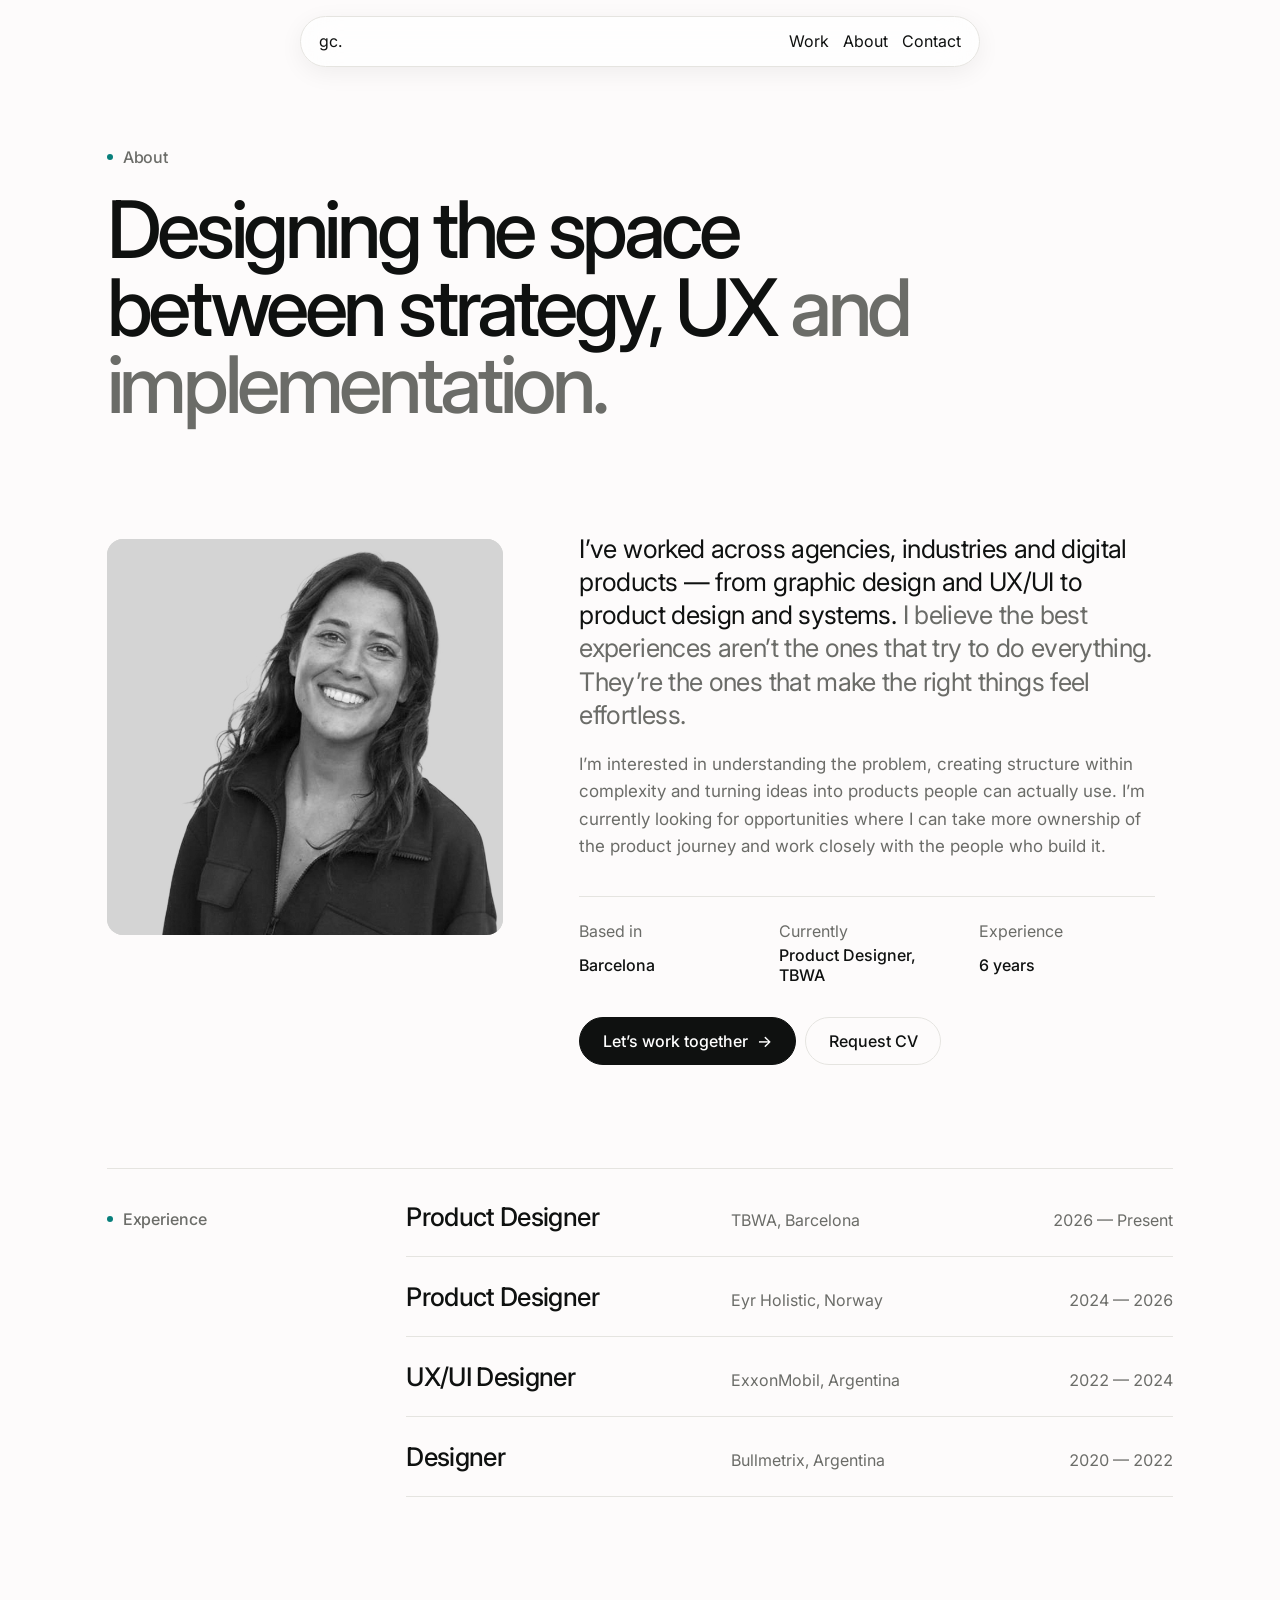
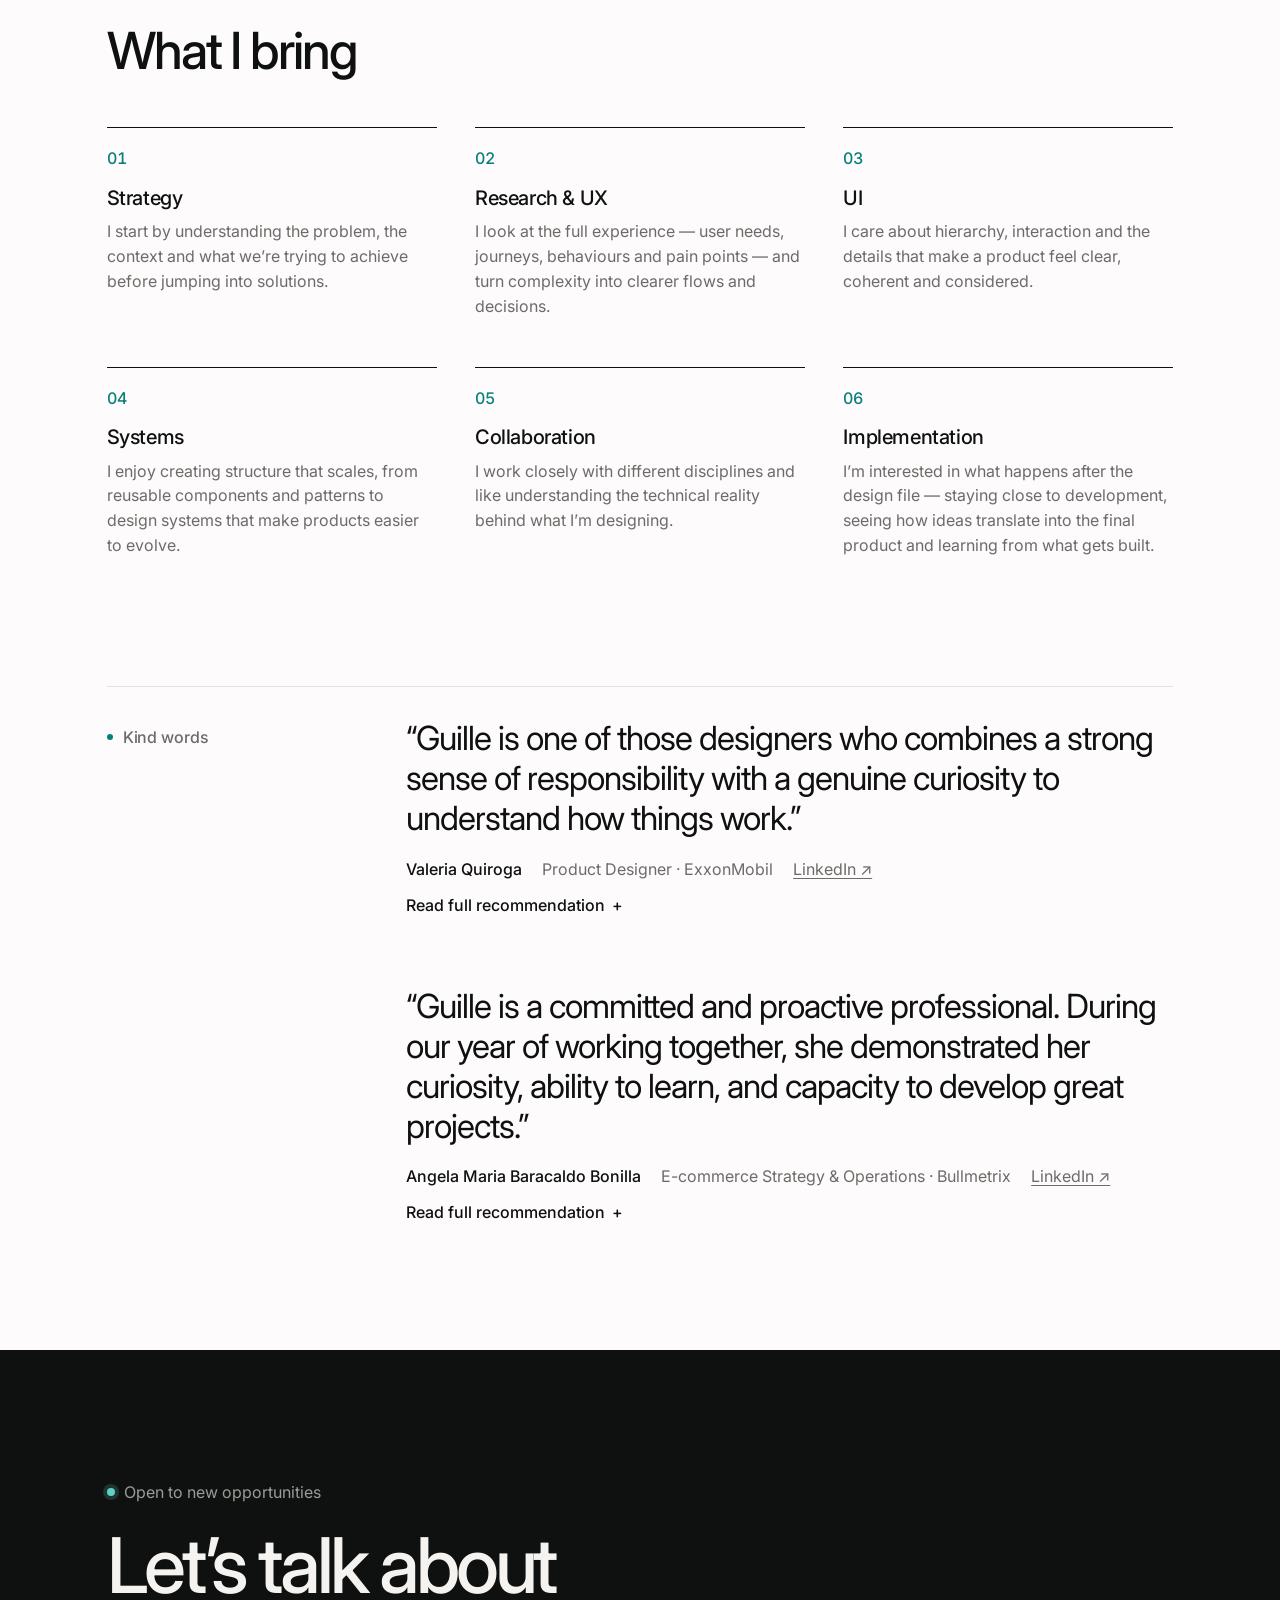
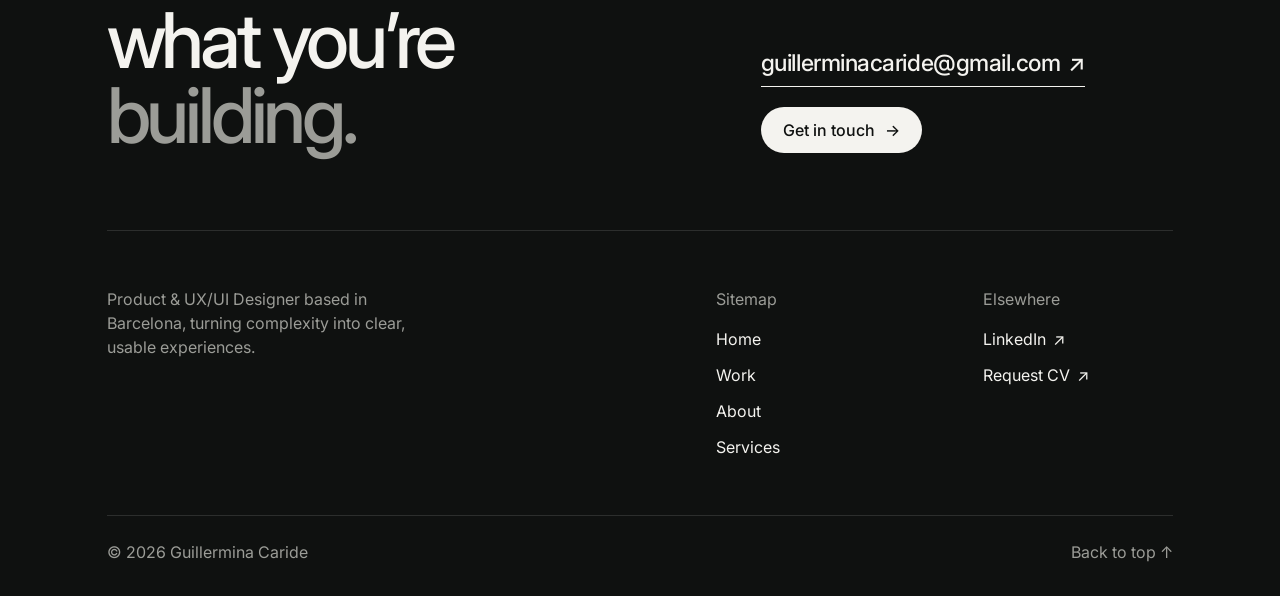
==== commit 58190881: "About: more space under h1, portrait aligned with lead, full-res photo Co-Authored-By: Claude Opus 5" ====
--- a/about.html
+++ b/about.html
@@ -23,7 +23,7 @@
     <p class="hm-label">About</p>
     <h1 class="ab-title">Designing the space between strategy, UX <span>and implementation.</span></h1>
     <div class="ab-intro">
-      <figure class="ab-portrait"><img src="img/guille-about-bw.jpg" alt="Black and white portrait of Guillermina Caride smiling"></figure>
+      <figure class="ab-portrait"><img src="img/guille-about-v2.jpg" alt="Black and white portrait of Guillermina Caride smiling"></figure>
       <div class="ab-copy">
         <p class="ab-lead">I’ve worked across agencies, industries and digital products — from graphic design and UX/UI to product design and systems. <span>I believe the best experiences aren’t the ones that try to do everything. They’re the ones that make the right things feel effortless.</span></p>
         <p>I’m interested in understanding the problem, creating structure within complexity and turning ideas into products people can actually use. I’m currently looking for opportunities where I can take more ownership of the product journey and work closely with the people who build it.</p>
--- a/styles/design-system.css
+++ b/styles/design-system.css
@@ -1995,11 +1995,12 @@
 
 body.page-work main:not(#main) > #lib-root {
   display: grid;
-  width: min(58vw, 60rem);
-  grid-template-columns: repeat(2, minmax(0, 1fr));
-  gap: 0.55rem;
+  width: min(calc(100% - var(--content-gutter, 7.5rem) * 2), 80rem);
+  max-width: none;
+  grid-template-columns: repeat(4, minmax(0, 1fr));
+  gap: 0.75rem;
   margin: 1.5rem auto 0;
-  padding: 0 0 2rem;
+  padding: 0 0 clamp(6rem, 12vw, 10rem);
 }
 
 body.page-work .lib-card {
@@ -2019,8 +2020,66 @@
 }
 
 body.page-work .lib-card-image .status {
-  font-size: 0.52rem !important;
-  opacity: 0.8;
+  top: 0.85rem;
+  left: 0.85rem;
+  padding: 0.4rem 0.7rem;
+  border: 1px solid rgb(15 17 16 / 14%);
+  background: rgb(255 255 255 / 90%);
+  backdrop-filter: blur(6px);
+  font-size: 0.72rem !important;
+  font-weight: 500;
+  letter-spacing: 0.04em;
+  opacity: 1;
+}
+
+/* Work filters */
+body.page-work .work-filters {
+  display: flex;
+  flex-wrap: wrap;
+  justify-content: center;
+  gap: 0.5rem;
+  width: min(calc(100% - 3rem), 80rem);
+  margin: clamp(2.5rem, 5vw, 3.5rem) auto 0;
+}
+
+body.page-work .work-filter {
+  display: inline-flex;
+  align-items: center;
+  gap: 0.5rem;
+  padding: 0.6rem 1.1rem;
+  border: 1px solid var(--color-border, #e5e4e0);
+  border-radius: 999px;
+  background: transparent;
+  color: var(--color-text-primary, #0f1110);
+  font-family: inherit;
+  font-size: 1rem;
+  line-height: 1;
+  cursor: pointer;
+  transition: background 0.2s ease, border-color 0.2s ease, color 0.2s ease;
+}
+
+body.page-work .work-filter:hover {
+  border-color: #0f1110;
+}
+
+body.page-work .work-filter[aria-pressed="true"] {
+  border-color: #0f1110;
+  background: #0f1110;
+  color: #fff;
+}
+
+body.page-work .work-filter-count {
+  color: #8f908b;
+  font-size: 1rem;
+  font-variant-numeric: tabular-nums;
+}
+
+body.page-work .work-filter[aria-pressed="true"] .work-filter-count {
+  color: rgb(255 255 255 / 60%);
+}
+
+body.page-work .lib-card[hidden] {
+  display: none;
 }
 
 body.page-work .lib-card-image::after {
@@ -2063,8 +2122,15 @@
   font-size: 0.62rem;
 }
 
+@media (max-width: 1100px) {
+  body.page-work main:not(#main) > #lib-root { grid-template-columns: repeat(3, minmax(0, 1fr)); }
+}
+
 @media (max-width: 900px) {
-  body.page-work main:not(#main) > #lib-root { width: min(58vw, 46rem); }
+  body.page-work main:not(#main) > #lib-root {
+    width: calc(100% - 3rem);
+    grid-template-columns: repeat(2, minmax(0, 1fr));
+  }
 }
 
 @media (max-width: 560px) {
@@ -2078,8 +2144,8 @@
   body.page-work .lib-card-image .status {
     top: 0.45rem;
     left: 0.45rem;
-    padding: 0.28rem 0.42rem;
-    font-size: 0.46rem !important;
+    padding: 0.3rem 0.5rem;
+    font-size: 0.62rem !important;
   }
 
   body.page-work .project-hover-info {
--- a/styles/pages.css
+++ b/styles/pages.css
@@ -563,8 +563,8 @@
   display: grid;
   grid-template-columns: minmax(0, .8fr) minmax(0, 1.2fr);
   gap: 2.5rem clamp(2rem, 6vw, 6rem);
-  align-items: end;
-  margin-top: clamp(3rem, 6vw, 5rem);
+  align-items: start;
+  margin-top: clamp(4.5rem, 9vw, 8rem);
   animation: hm-fade 1s var(--hm-ease) .15s both;
 }
 
@@ -573,7 +573,7 @@
   overflow: hidden;
   aspect-ratio: 1 / 1;
   border-radius: 1rem;
-  background: #c8c8c8;
+  background: #d4d4d2;
 }
 
 #main .ab-portrait img {
@@ -591,6 +591,7 @@
 }
 
 #main .ab-lead {
+  margin-top: -0.3em;
   font-size: clamp(1.3rem, 2vw, 1.65rem);
   line-height: 1.3;
   letter-spacing: -.025em;
